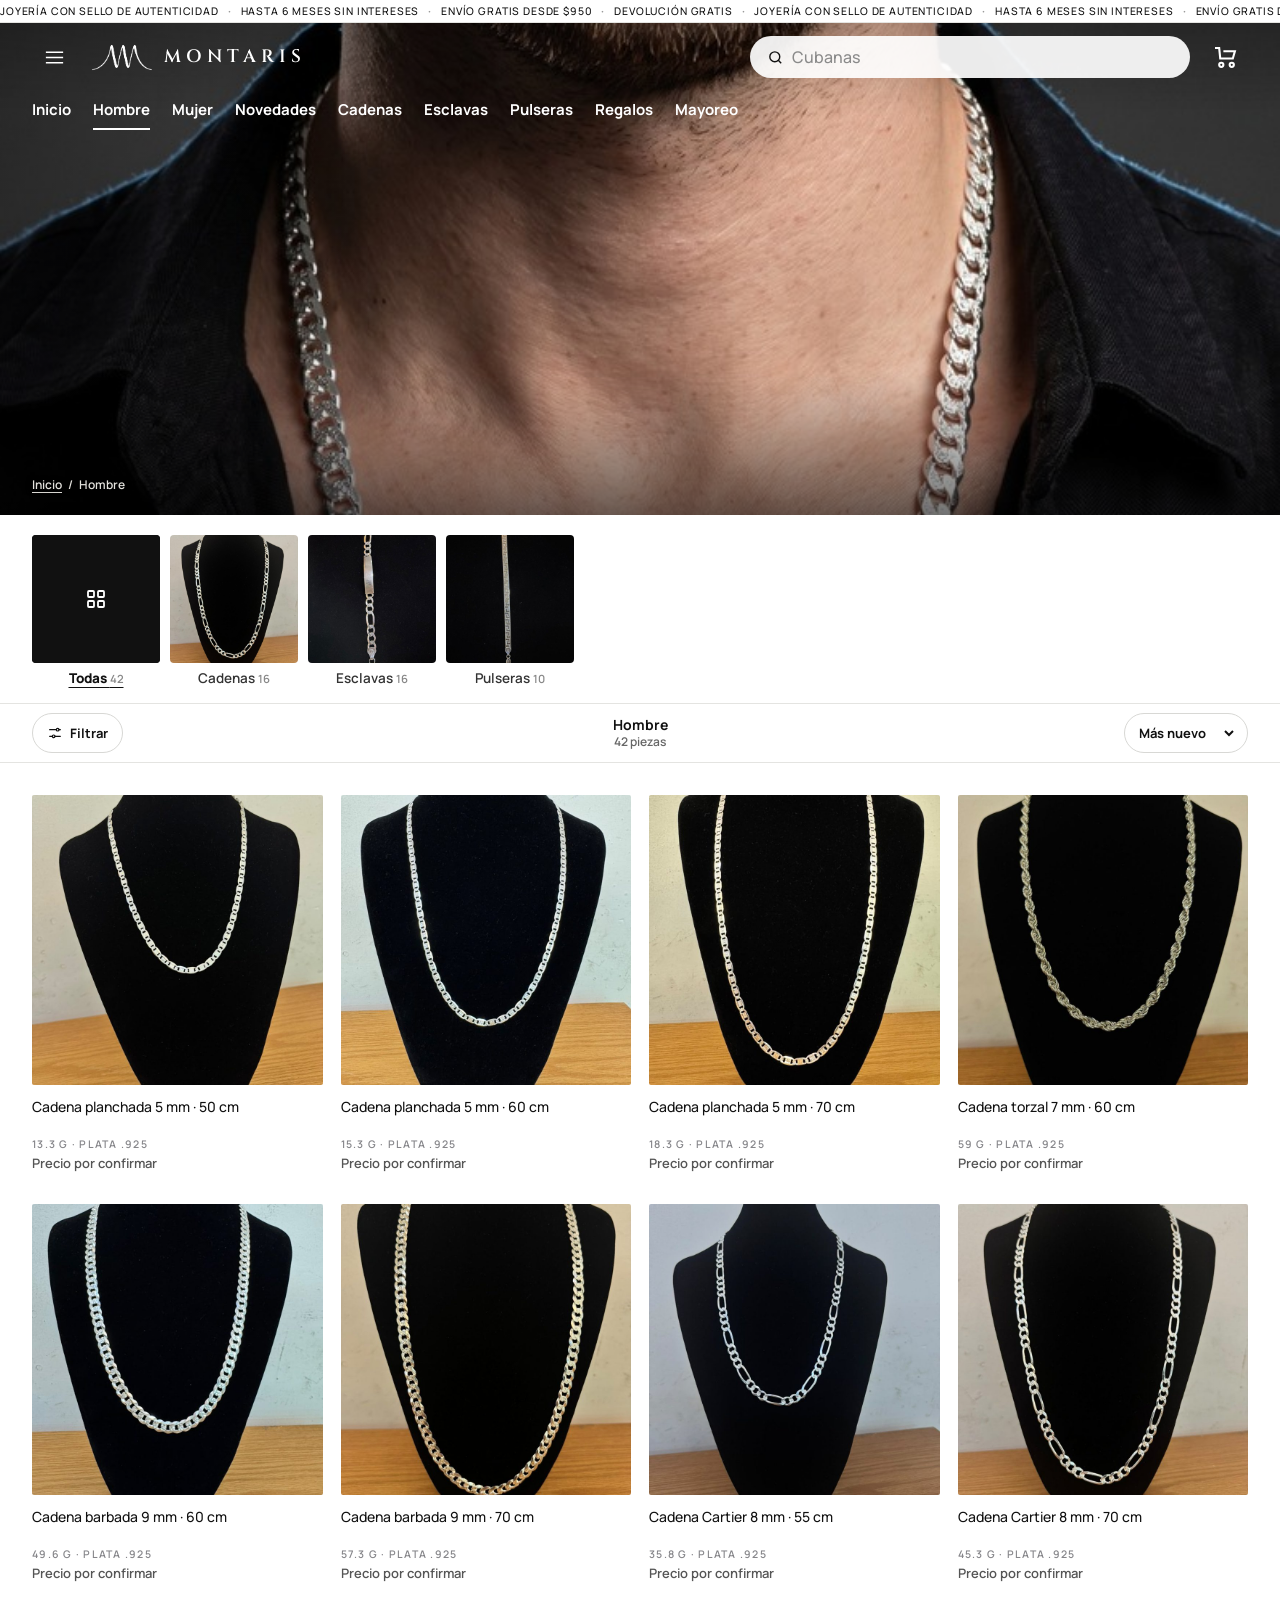
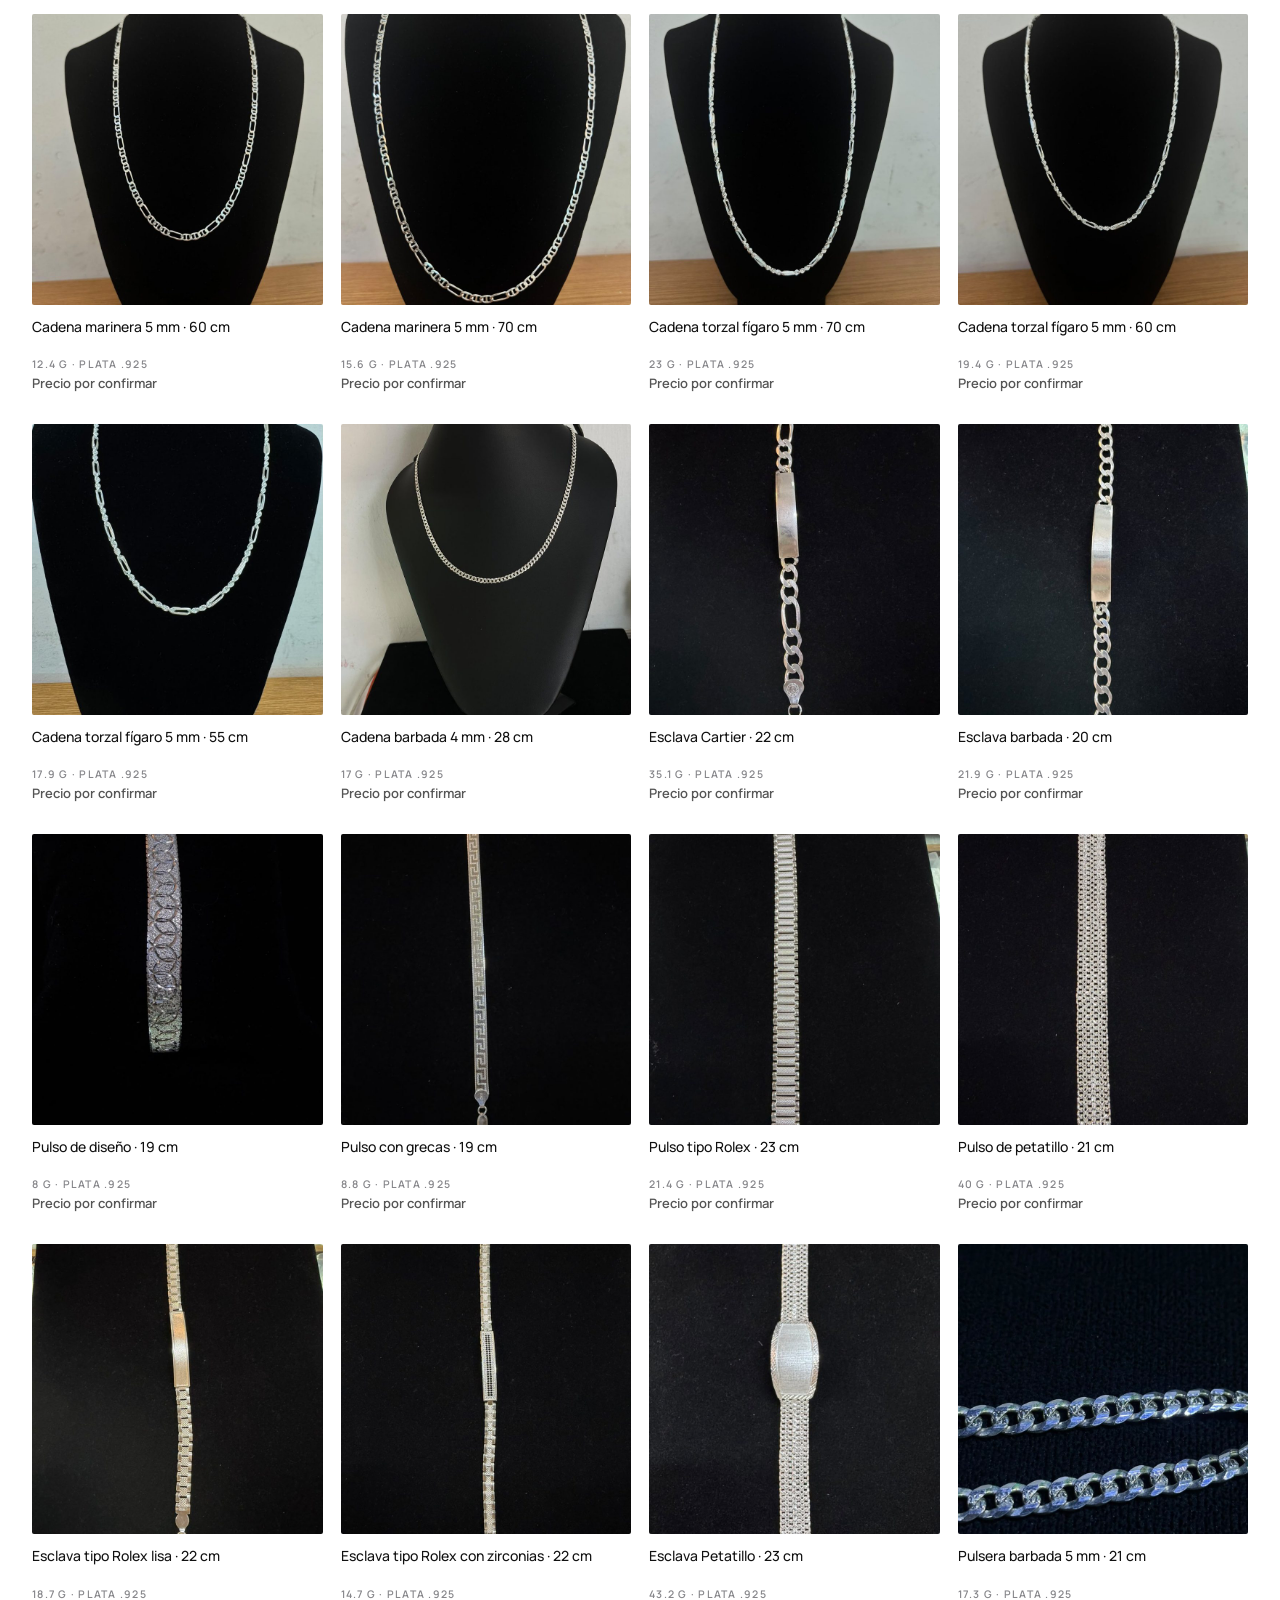
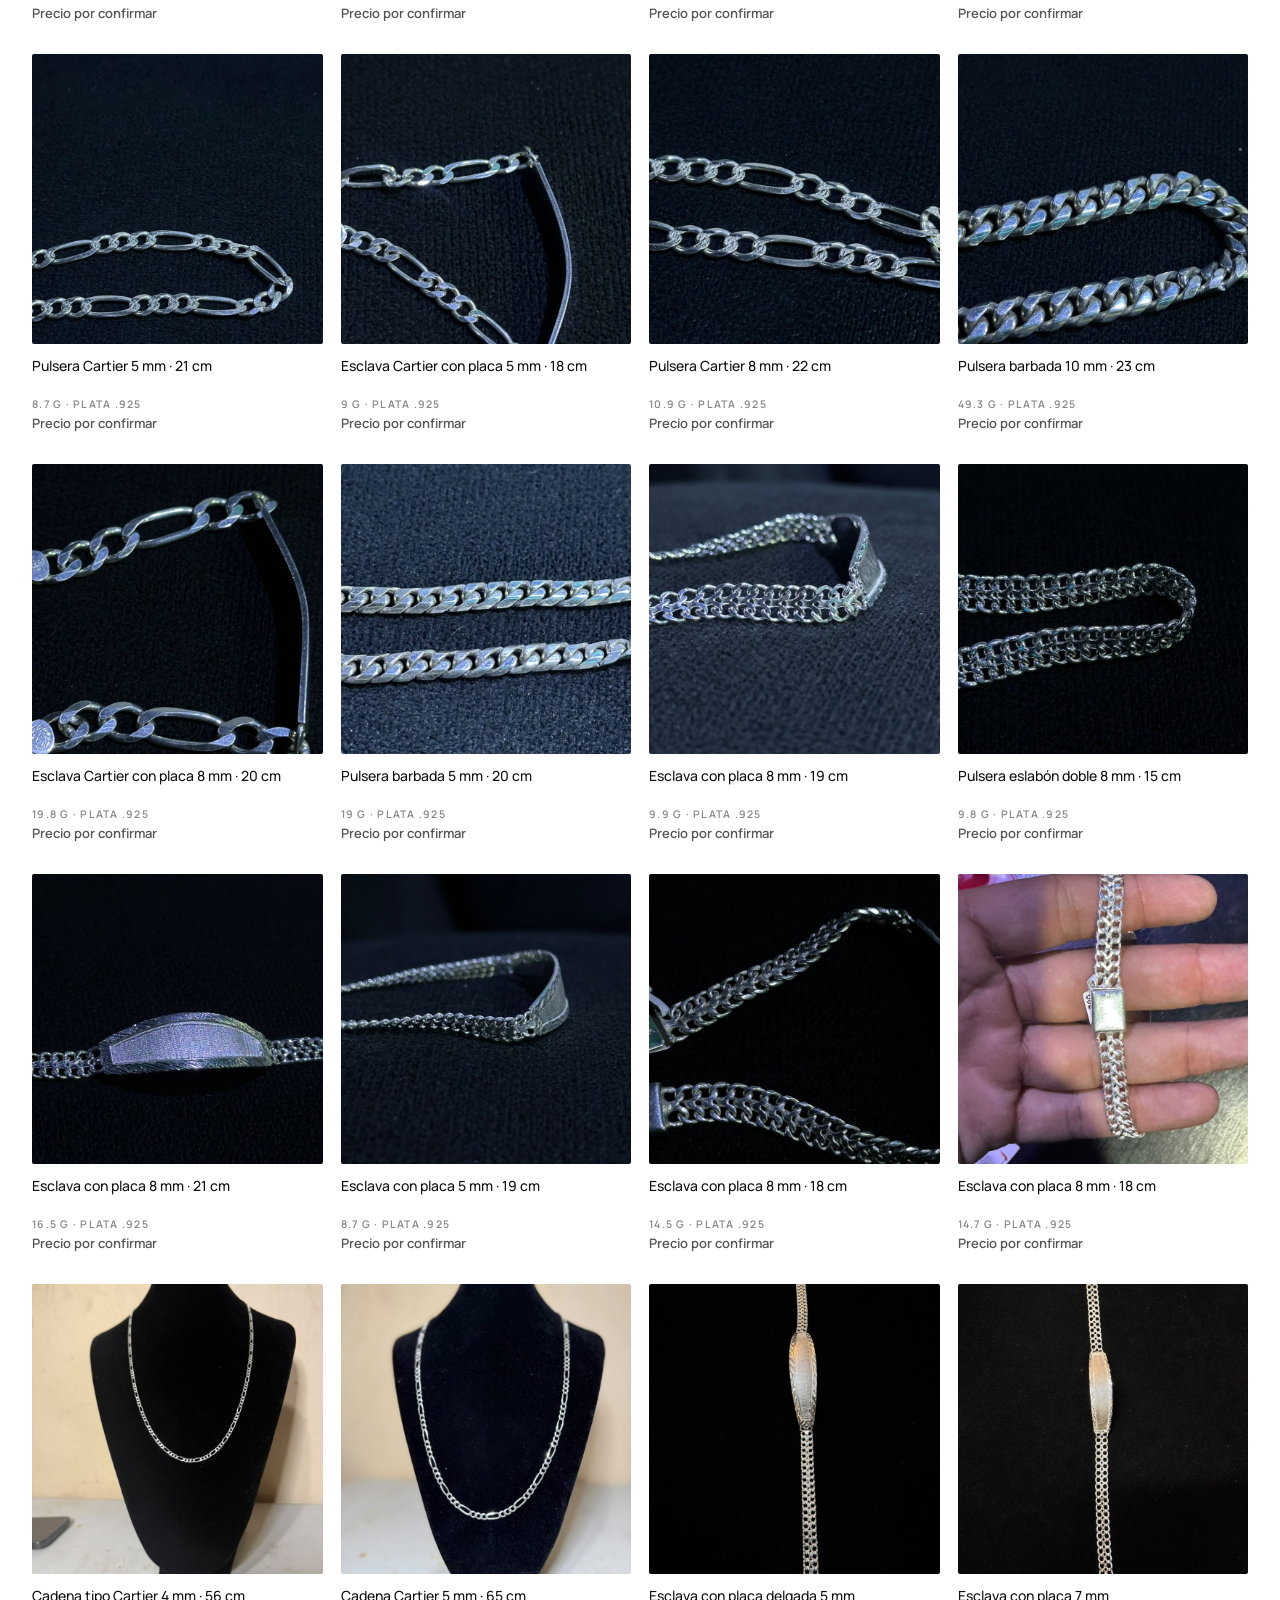
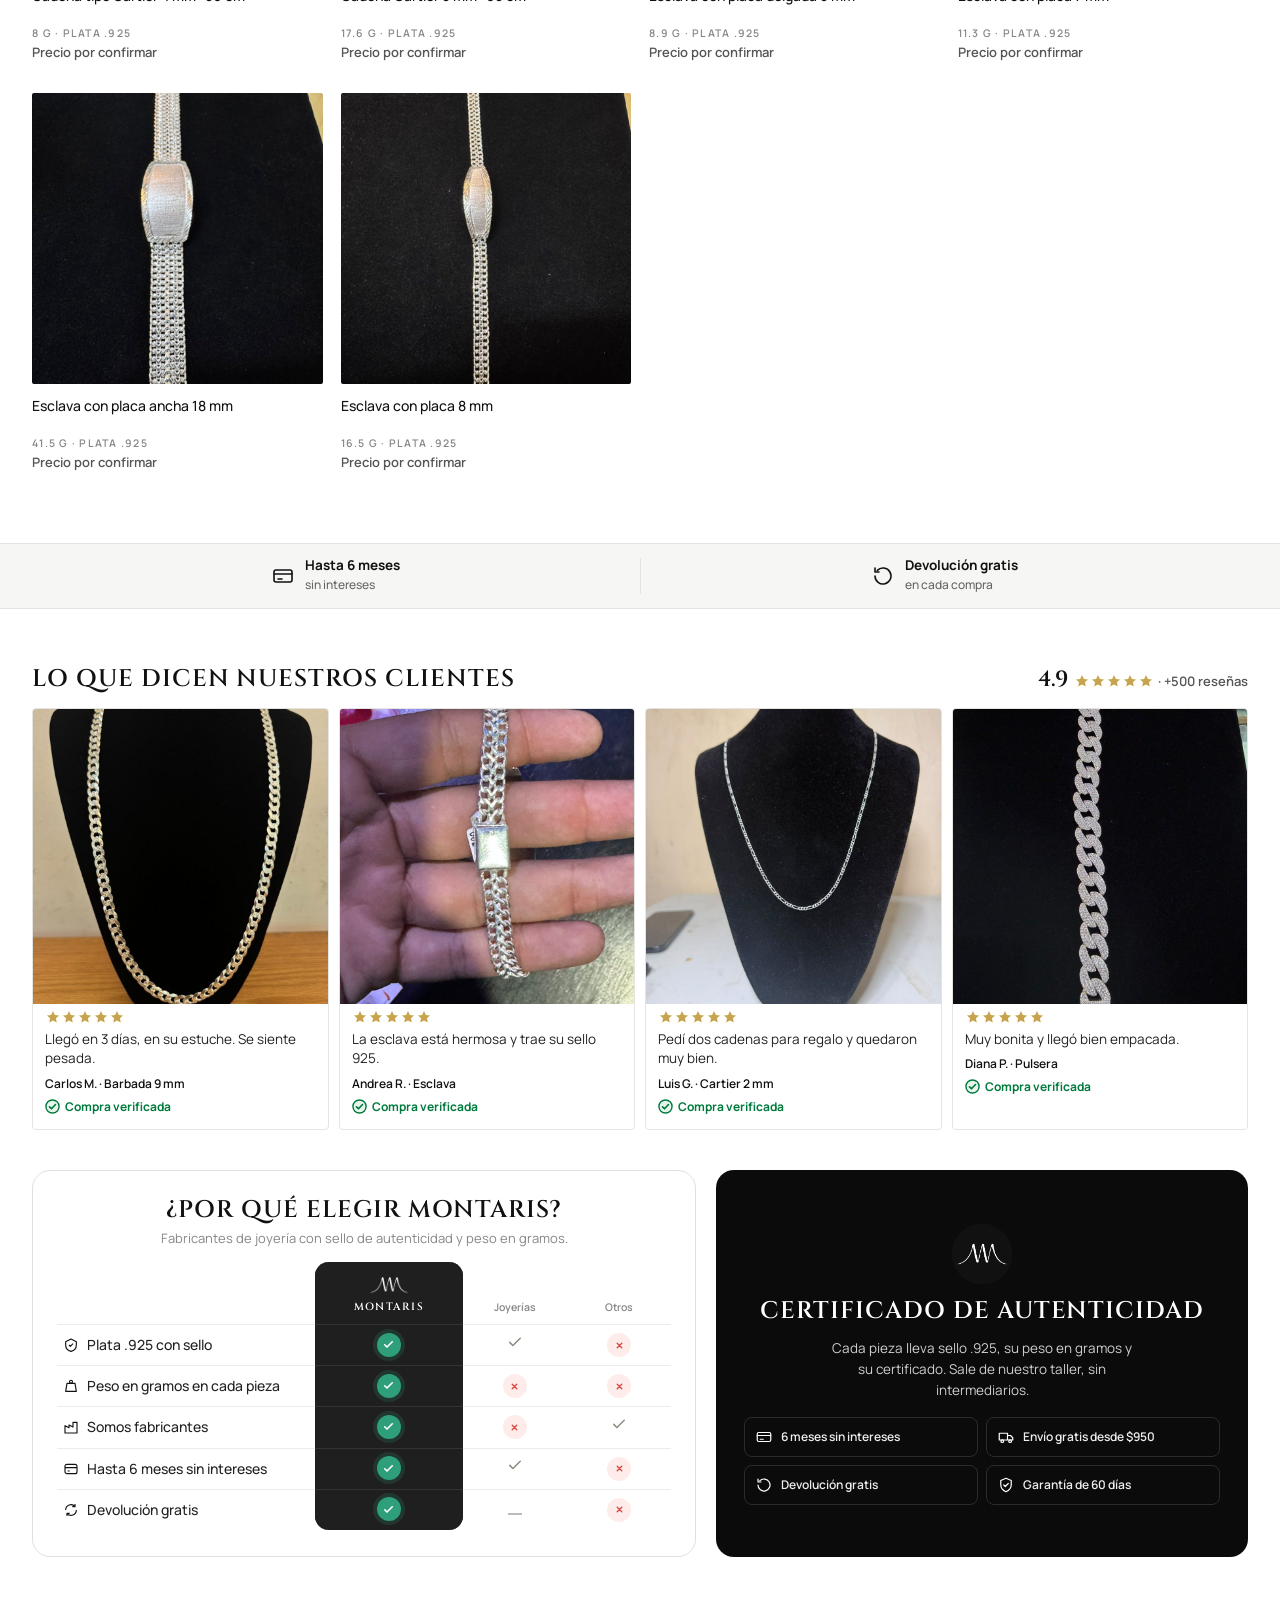
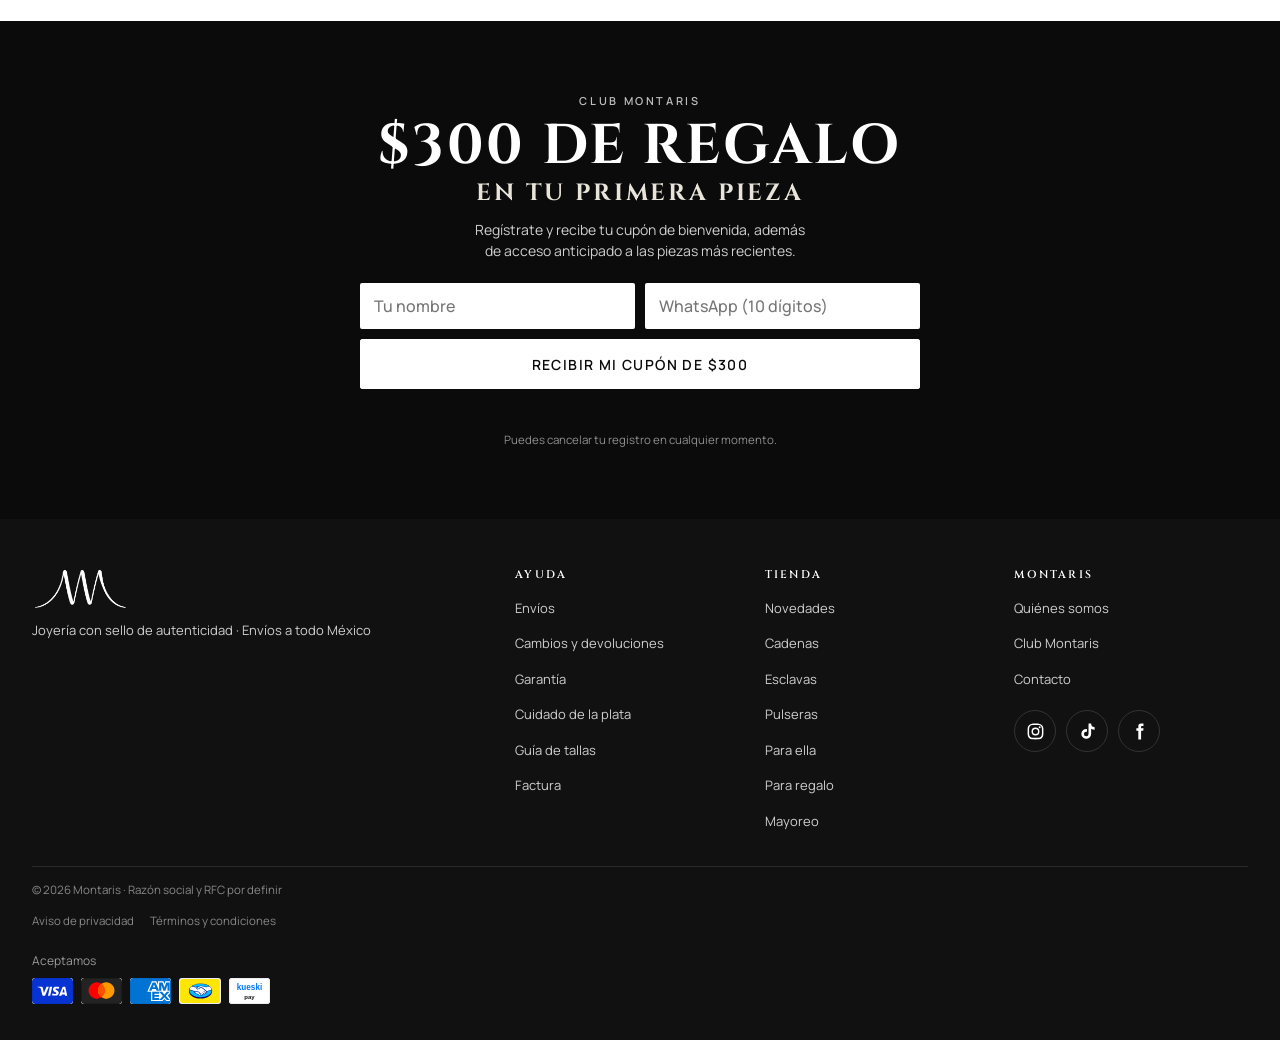
==== coleccion.html @ 3f7bfc39 "Cabecera cadenas/planchada: cel y escritorio (edición de la foto real sobre terciopelo negro) Co-Aut" ====
<!doctype html>
<html lang="es-MX">
<head>
<meta charset="utf-8">
<meta name="viewport" content="width=device-width, initial-scale=1, maximum-scale=1, user-scalable=no, viewport-fit=cover">
<title>Colección · Montaris</title><link rel="icon" href="img/favicon.png">
<meta name="description" content="Joyería de plata .925 con sello. Cadenas, esclavas y pulseras con fotos reales de cada pieza.">
<link rel="preconnect" href="https://fonts.googleapis.com">
<link rel="stylesheet" href="https://fonts.googleapis.com/css2?family=Archivo:wdth,wght@112,700;125,800&family=Cinzel:wght@600;700&family=Manrope:wght@400;500;600;700;800&display=swap">
<link rel="stylesheet" href="menu.css?v=1792758444">
<style>
html,body{overflow-x:clip}body{touch-action:pan-y}

/* Página de colección: estructura de boxroomshop.com/collections (banner, círculos de subcolección, barra de orden, rejilla 2/4, confianza, club, pie). Header y pie copiados de index.html. */
:root{
  --bg:#ffffff; --bg-2:#f6f6f4; --bg-3:#efefec; --line:#e4e4e1;
  --ink:#111111; --ink-2:#555559; --ink-3:#86868a; --crema:#f5f2ec; --vino:#111;
  --f-logo:"Cinzel",Georgia,serif; --f-serif:"Cinzel",Georgia,serif;
  --f-disp:"Archivo","Arial Narrow",Arial,sans-serif;
  --f-txt:"Manrope",system-ui,-apple-system,sans-serif;
  --ease:cubic-bezier(.23,1,.32,1);
  color-scheme:light;
}
*{box-sizing:border-box}
html{overflow-x:clip}
body{margin:0;background:var(--bg);color:var(--ink);font-family:var(--f-txt);font-size:15px;line-height:1.5;-webkit-font-smoothing:antialiased}
a{color:inherit;text-decoration:none}
img{display:block;max-width:100%}
button,select{font:inherit;color:inherit}
h1,h2,h3{margin:0;text-wrap:balance}
:focus-visible{outline:2px solid var(--ink);outline-offset:3px}
.wrap{max-width:1320px;margin:0 auto;padding-inline:16px}
@media (min-width:900px){.wrap{padding-inline:32px}}

/* barra de anuncios (igual que index) */
.bar{background:#fff;color:#111;overflow:hidden;border-bottom:1px solid #e4e4e1}
.bar ul{display:flex;gap:40px;margin:0;padding:4px 0;list-style:none;white-space:nowrap;width:max-content;font:500 10.5px var(--f-txt);letter-spacing:.08em;text-transform:uppercase;animation:corre 40s linear infinite}
.bar li::after{content:"•";margin-left:40px;color:#9a9a9a}
@keyframes corre{to{transform:translateX(-50%)}}

/* header: transparente sobre el banner, oscuro al bajar (igual que index) */
.hdr{position:fixed;left:0;right:0;top:0;z-index:40;background:transparent;color:#fff}
.hdr.solid{background:#0b0b0b;box-shadow:0 1px 0 rgba(255,255,255,.08),0 8px 24px rgba(0,0,0,.25)}
.hdr{transition:background-color .3s ease,color .3s ease,box-shadow .3s ease}
@media (prefers-reduced-motion:reduce){.hdr{transition:none}}
.row{display:flex;align-items:center;gap:4px;height:58px}
@media (max-width:420px){.row .ib{width:40px}}
.ib{display:grid;place-items:center;width:44px;height:44px;border:0;background:none;cursor:pointer;flex:none;position:relative;color:inherit}
.ib svg{width:23px;height:23px;stroke:currentColor;fill:none;stroke-width:1.7}
.ib .n{position:absolute;top:5px;right:3px;min-width:17px;height:17px;border-radius:9px;background:currentColor;font:800 10px/17px var(--f-txt);text-align:center}
.ib .n i{font-style:normal;color:#111}
.brand{display:flex;align-items:center;gap:10px;flex:none}
.brand img{height:24px;width:auto}
.brand b{display:none;font:600 18px/1 var(--f-logo);letter-spacing:.28em}
.buscar{flex:1 1 0;min-width:0;display:flex;align-items:center;gap:8px;height:42px;padding:0 16px;border-radius:999px;background:rgba(255,255,255,.92);border:1px solid transparent;color:#111}
.buscar svg{width:17px;height:17px;stroke:#111;fill:none;stroke-width:2;flex:none}
.buscar input{flex:1;min-width:0;text-overflow:ellipsis;border:0;background:none;outline:none;font:500 16px var(--f-txt);color:#111}
.buscar input::placeholder{color:#8a8a8a}
.tabs{display:flex;gap:22px;overflow-x:auto;scrollbar-width:none;font:700 15px var(--f-txt);padding-bottom:10px}
.tabs::-webkit-scrollbar{display:none}
.tabs a{flex:none;position:relative;padding:8px 0 10px}
.tabs a::after{content:"";position:absolute;left:0;right:0;bottom:0;height:2px;background:currentColor;transform:scaleX(0);transform-origin:left;transition:transform .25s var(--ease)}
.tabs a.on::after{transform:scaleX(1)}
@media (hover:hover){.tabs a:hover::after{transform:scaleX(1)}}
@media (min-width:900px){.brand b{display:block}.brand img{height:29px}.row{height:68px;gap:14px}.buscar{max-width:440px;margin-left:auto}}

/* banner de la colección (foto real de la pieza) */
.cb{position:relative;height:min(62svh,560px);min-height:420px;background:#0b0b0b;color:#fff;overflow:hidden}
.cb img{position:absolute;inset:0;width:100%;height:100%;object-fit:cover;object-position:50% 40%}
.cb::after{content:"";position:absolute;inset:0;background:linear-gradient(180deg,rgba(0,0,0,.35) 0%,transparent 18%,transparent 84%,rgba(0,0,0,.5) 100%)}
.cb-in{position:absolute;z-index:2;left:0;right:0;bottom:0;padding-bottom:12px}
.cb .migas{display:flex;gap:6px;font:600 12px var(--f-txt);color:#e4e2dd;margin-bottom:0;text-shadow:0 1px 6px rgba(0,0,0,.6)}
.cb .migas a{text-decoration:underline;text-underline-offset:3px}
@media (min-width:900px){
 /* v10: cabecera de esquina a esquina. Estándar de imagen: escritorio 2732x1100, celular 780x1120 */
 .cb{height:clamp(420px,40.26vw,680px)}
 .cb img{object-position:var(--pos-esc,50% 35%)}
 .cb::after{background:linear-gradient(180deg,rgba(0,0,0,.28) 0%,transparent 22%,transparent 72%,rgba(0,0,0,.55) 100%),linear-gradient(90deg,rgba(0,0,0,.35) 0%,transparent 30%)}
 /* sin banner propio (foto de la pieza, cuadrada): se queda a la derecha para no deformarla */
 .cb.foto{height:min(70vh,560px)}
 .cb.foto img{left:auto;width:56%;object-position:50% 40%}
 .cb.foto::after{background:linear-gradient(90deg,#0b0b0b 0%,#0b0b0b 44%,rgba(11,11,11,.5) 52%,rgba(11,11,11,0) 64%)}
 .cb-in{padding-bottom:22px}
}

/* subcolecciones en cuadros 1:1 con el nombre debajo (como Boxroom) */
.circ{padding:18px 0 8px;border-bottom:1px solid var(--line)}
.circ-in{display:flex;gap:10px;overflow-x:auto;scrollbar-width:none;padding:2px 0 8px;scroll-snap-type:x proximity}
.circ-in::-webkit-scrollbar{display:none}
.ci{flex:0 0 96px;display:grid;gap:7px;text-align:center;scroll-snap-align:start}
.ci span{display:grid;place-items:center;width:96px;aspect-ratio:1/1;border-radius:4px;overflow:hidden;background:#f2f2f2;outline:2px solid transparent;outline-offset:-2px;transition:outline-color .2s}
.ci span img{width:100%;height:100%;object-fit:cover}
.ci span.k{background:#111}
.ci span.k svg{width:24px;height:24px;fill:none;stroke:#fff;stroke-width:1.8;stroke-linecap:round}
.ci b{font:600 12.5px/1.2 var(--f-txt);color:#333}
.ci b small{color:#888;font-weight:600}
.ci[aria-current="true"] span{outline-color:#111}
.ci[aria-current="true"] b{font-weight:800;color:#111;text-decoration:underline;text-underline-offset:4px}
@media (min-width:900px){.ci{flex-basis:128px}.ci span{width:128px}.ci b{font-size:13.5px}}

/* barra de filtros y orden (pegajosa, como la barra móvil de Boxroom) */
.tool{position:sticky;top:var(--hdr-h,0px);z-index:30;background:#fff;border-bottom:1px solid var(--line)}
.tool-in{display:grid;grid-template-columns:1fr auto 1fr;align-items:center;gap:8px;height:58px}
.fbtn,.ord{display:inline-flex;align-items:center;gap:7px;height:40px;padding:0 14px;border:1px solid #d8d8d5;border-radius:999px;background:#fff;font:700 13px var(--f-txt);cursor:pointer;white-space:nowrap}
.fbtn{justify-self:start}
.fbtn svg{width:16px;height:16px;fill:none;stroke:#111;stroke-width:1.8;stroke-linecap:round}
.fbtn em{font-style:normal;display:none;min-width:20px;height:20px;padding:0 6px;border-radius:10px;background:#111;color:#fff;font:800 11px/20px var(--f-txt);text-align:center}
.fbtn em.on{display:inline-block}
.cnt{margin:0;display:flex;flex-direction:column;align-items:center;min-width:0;max-width:44vw;font:600 12px/1.25 var(--f-txt);color:#666;text-align:center;white-space:nowrap}
.cnt b{display:block;max-width:100%;overflow:hidden;text-overflow:ellipsis;font:700 14px/1.25 var(--f-txt);color:#111}
.ord{position:relative;justify-self:end;padding:0 30px 0 14px}
.ord select{appearance:none;-webkit-appearance:none;border:0;background:none;font:700 13px var(--f-txt);cursor:pointer;outline:none;max-width:118px;text-overflow:ellipsis}
.ord svg{position:absolute;right:13px;width:10px;height:10px;fill:none;stroke:#111;stroke-width:2;pointer-events:none}
@media (max-width:380px){.fbtn,.ord{padding-inline:11px}.ord{padding-right:26px}.ord select{max-width:96px}}
.chips{display:flex;gap:8px;overflow-x:auto;scrollbar-width:none;padding:0 0 12px}
.chips::-webkit-scrollbar{display:none}
.chips[hidden]{display:none}
.chip{flex:none;display:inline-flex;align-items:center;gap:6px;height:34px;padding:0 10px 0 13px;border-radius:999px;background:#f1f1ef;border:1px solid #e2e2df;font:700 12.5px var(--f-txt);cursor:pointer}
.chip svg{width:11px;height:11px;fill:none;stroke:#111;stroke-width:2.2;stroke-linecap:round}
.chip.lim{background:none;border-color:transparent;text-decoration:underline;text-underline-offset:3px;padding-inline:6px}

/* panel de filtros (hoja lateral) */
.fs{position:fixed;inset:0;z-index:70;visibility:hidden;transition:visibility 0s .35s}
.fs.on{visibility:visible;transition:none}
.fs-bg{position:absolute;inset:0;background:rgba(0,0,0,.45);opacity:0;transition:opacity .3s}
.fs.on .fs-bg{opacity:1}
.fs-p{position:absolute;top:0;right:0;bottom:0;width:min(420px,100%);background:#fff;display:flex;flex-direction:column;transform:translateX(100%);transition:transform .35s var(--ease)}
.fs.on .fs-p{transform:none}
.fs-h{display:flex;align-items:center;justify-content:space-between;gap:10px;height:60px;padding:0 8px 0 18px;border-bottom:1px solid var(--line);flex:none}
.fs-h h2{font:600 16px var(--f-serif);letter-spacing:.1em;text-transform:uppercase}
.fs-x{display:grid;place-items:center;width:44px;height:44px;border:0;background:none;cursor:pointer}
.fs-x svg{width:20px;height:20px;fill:none;stroke:#111;stroke-width:2;stroke-linecap:round}
.fs-b{flex:1;overflow-y:auto;overscroll-behavior:contain;padding:0 18px}
.fg{border-bottom:1px solid var(--line)}
.fg summary{list-style:none;display:flex;align-items:center;justify-content:space-between;min-height:54px;font:800 13px var(--f-txt);letter-spacing:.08em;text-transform:uppercase;cursor:pointer}
.fg summary::-webkit-details-marker{display:none}
.fg summary i{font-style:normal;font-weight:600;letter-spacing:0;text-transform:none;color:#777;margin-left:6px}
.fg summary svg{width:12px;height:12px;fill:none;stroke:#111;stroke-width:2;transition:transform .2s}
.fg[open] summary svg{transform:rotate(180deg)}
.ops{display:flex;flex-wrap:wrap;gap:8px;padding:0 0 18px}
.op{display:inline-flex;align-items:center;gap:6px;min-height:40px;padding:0 14px;border:1px solid #d8d8d5;border-radius:999px;background:#fff;font:600 13px var(--f-txt);cursor:pointer;transition:background .15s,color .15s,border-color .15s}
.op small{font:600 11.5px var(--f-txt);color:#888}
.op[aria-pressed="true"]{background:#111;color:#fff;border-color:#111}
.op[aria-pressed="true"] small{color:#bbb}
.op:disabled{opacity:.38;cursor:default}
.nota{margin:0 0 18px;font:500 13px/1.45 var(--f-txt);color:#777}
.fs-f{display:grid;grid-template-columns:auto 1fr;gap:10px;padding:12px 18px calc(12px + env(safe-area-inset-bottom,0px));border-top:1px solid var(--line);flex:none}
.fs-f button{height:50px;border-radius:999px;font:700 13px var(--f-txt);letter-spacing:.06em;text-transform:uppercase;cursor:pointer}
.fs-lim{padding:0 18px;border:1px solid #d8d8d5;background:#fff}
.fs-ver{border:0;background:#111;color:#fff}
html.fs-lock,html.fs-lock body{overflow:hidden}

/* rejilla de tarjetas 1:1 (como index) */
.lista{padding:22px 0 44px}
.grid{display:grid;grid-template-columns:repeat(2,minmax(0,1fr));gap:22px 10px}
@media (min-width:900px){.grid{grid-template-columns:repeat(4,minmax(0,1fr));gap:32px 18px}.lista{padding:32px 0 72px}}
/* T: tarjeta idéntica a la de index (foto 1:1 + "+" blanco encima) */
.p{display:grid;gap:3px;align-content:start;min-width:0;cursor:pointer}
.p .ph{position:relative;aspect-ratio:1/1;overflow:hidden;background:#F2F2F2;border-radius:2px;margin-bottom:10px;transition:box-shadow .4s var(--ease)}
.p .ph a.pl{display:block;width:100%;height:100%;color:inherit}
.p .ph img{width:100%;height:100%;object-fit:cover;transition:transform .6s var(--ease)}
.p .plus{position:absolute;z-index:2;right:8px;bottom:8px;width:36px;height:36px;padding:0;border-radius:50%;background:#fff;color:#111;border:1px solid #111;box-shadow:0 2px 8px rgba(0,0,0,.12);display:grid;place-items:center;cursor:pointer;font:400 22px/1 var(--f-txt);transition:opacity .25s var(--ease),transform .25s var(--ease)}
.p .plus.ok{background:#111;color:#fff;border-color:#111}
@media (hover:hover) and (pointer:fine) and (min-width:900px){.p .plus{opacity:0;transform:translateY(6px)}.p:hover .plus{opacity:1;transform:none}.p:hover .ph{box-shadow:0 14px 34px rgba(0,0,0,.10)}.p:hover .ph img{transform:scale(1.03);transition-duration:.7s}}
.p h3{font:500 14px/1.3 var(--f-txt);color:#111;display:-webkit-box;-webkit-line-clamp:2;-webkit-box-orient:vertical;overflow:hidden;min-height:calc(2 * 1.3em)}
.p h3 a{color:inherit}
.p .ley{font:600 10.5px var(--f-txt);letter-spacing:.12em;text-transform:uppercase;color:#86868a}
.p .pr{font:600 16px var(--f-txt)}
.p .pr.pc{font:600 13px var(--f-txt);color:#555}
.vacio{grid-column:1/-1;text-align:center;padding:36px 8px;display:grid;gap:14px;justify-items:center}
.vacio h2{font:600 20px var(--f-serif);letter-spacing:.05em}
.vacio p{margin:0;color:#666}
.vacio nav{display:flex;flex-wrap:wrap;justify-content:center;gap:8px}
.vacio button{height:44px;padding:0 20px;border:0;border-radius:999px;background:#111;color:#fff;font:700 13px var(--f-txt);cursor:pointer}
.vacio nav a{height:40px;display:inline-flex;align-items:center;padding:0 16px;border:1px solid #d8d8d5;border-radius:999px;font:700 13px var(--f-txt)}

/* franja de confianza: 2 lados que rotan (izq. se desliza a la izquierda, der. hacia arriba) */
.conf{background:var(--bg-2);border-top:1px solid var(--line);border-bottom:1px solid var(--line)}
.cf-in{display:flex;align-items:stretch;height:64px}
.cf-l{flex:1;min-width:0;position:relative;overflow:hidden}
.cf-sep{width:1px;flex:0 0 1px;background:var(--line);margin:14px 0}
.cf-s{position:absolute;inset:0;display:flex;align-items:center;justify-content:center;gap:10px;padding:0 8px;opacity:0;transform:translateX(100%);transition:transform .6s ease,opacity .6s ease}
.cf-l[data-dir=y] .cf-s{transform:translateY(100%)}
.cf-l .cf-s.on{opacity:1;transform:none}
.cf-l[data-dir=x] .cf-s.fuera{opacity:0;transform:translateX(-100%)}
.cf-l[data-dir=y] .cf-s.fuera{opacity:0;transform:translateY(-100%)}
.cf-s.sin{transition:none}
.conf svg{width:24px;height:24px;flex:none;fill:none;stroke:#111;stroke-width:1.6;stroke-linecap:round;stroke-linejoin:round}
.conf b{display:block;font:700 13.5px/1.25 var(--f-txt);white-space:nowrap}
.conf span{font:500 12px/1.3 var(--f-txt);color:#666;white-space:nowrap}
@media (prefers-reduced-motion:reduce){.cf-s{transition:none}}

/* club (igual que index) */
.club{background:var(--crema);padding-block:40px}
@media (min-width:900px){.club{padding-block:72px}}
.club-in{display:grid;gap:18px}
.club h2{font:600 clamp(24px,6vw,40px)/1.05 var(--f-serif);letter-spacing:.06em;text-transform:uppercase}
.club h2 span{display:block;color:#111}
.club p{margin:0;font-size:15px;color:#4a443c}
.reg{display:grid;gap:10px}
.reg input,.reg select{height:50px;padding:0 14px;border:1px solid #d6d2ca;border-radius:4px;background:#fff;color:#111;font:500 16px var(--f-txt)}
.reg .chk{display:flex;gap:10px;align-items:flex-start;font-size:12.5px;color:#4a443c}
.reg .chk input{width:20px;height:20px;margin:0;accent-color:#111}
.reg button{height:52px;border:0;border-radius:999px;background:#111;color:#fff;font:700 13px var(--f-txt);letter-spacing:.14em;text-transform:uppercase;cursor:pointer}
.reg-ok{margin:0;font:700 13px var(--f-txt);color:#111;min-height:1.3em}
@media (min-width:900px){.club-in{grid-template-columns:1fr 1fr}.reg{grid-template-columns:1fr 1fr}.reg .full{grid-column:1/-1}}

/* pie (igual que index) */
footer{background:#111;color:#cfcfcf;padding-block:48px calc(36px + env(safe-area-inset-bottom,0px));font-size:13px}
.ft{display:grid;grid-template-columns:1fr 1fr;gap:26px}
.ft>div:first-child{grid-column:1/-1}
.ft h4{margin:0 0 10px;font:600 11px var(--f-serif);letter-spacing:.2em;text-transform:uppercase;color:#fff}
.ft ul{list-style:none;margin:0;padding:0;display:grid;gap:4px}
.ft ul a{display:inline-block;padding-block:8px}
.pagos{display:flex;flex-wrap:wrap;gap:8px;margin-top:22px}
.pagos img{height:26px;width:auto;border-radius:3px;background:#fff}
.redes{display:flex;gap:10px;margin-top:18px}
.redes a{display:grid;place-items:center;width:42px;height:42px;border:1px solid #333;border-radius:50%}
.redes svg{width:19px;height:19px;fill:#fff}
.legal{border-top:1px solid #2a2a2a;margin-top:24px;padding-top:16px;font-size:11.5px;color:#888;display:grid;gap:8px}
.legal nav{display:flex;flex-wrap:wrap;gap:6px 16px}
.legal nav a{display:inline-block;padding:8px 0}
@media (min-width:900px){.ft{grid-template-columns:2fr 1fr 1fr 1fr}.ft>div:first-child{grid-column:auto}}

.toast{position:fixed;left:50%;bottom:calc(24px + env(safe-area-inset-bottom,0px));z-index:50;transform:translate(-50%,16px);opacity:0;background:#111;color:#fff;padding:12px 16px;border-radius:4px;font:600 13px var(--f-txt);transition:opacity .25s,transform .25s var(--ease);pointer-events:none;white-space:nowrap}
.toast.on{opacity:1;transform:translate(-50%,0)}
@media (prefers-reduced-motion:reduce){.bar ul{animation:none}*{transition:none!important}}
.tabs button{background:none;border:0;color:inherit;font:inherit;cursor:pointer;padding:0}

/* pie (M): marca centrada en celular, columnas al ras, logos de pago */
.ft{align-items:start}
.ft .ft-m{grid-column:1/-1;text-align:center;display:grid;justify-items:center;gap:12px}
.ft .ft-m p{margin:0;max-width:34ch}
.ft h4{margin-top:0}
.pagos{justify-content:center;align-items:center}
.pagos img{height:26px;width:auto}
@media (min-width:900px){.ft .ft-m{grid-column:auto;text-align:left;justify-items:start}.pagos{justify-content:flex-start}}

/* club $300 por WhatsApp (M) */
.cw{background:#0b0b0b;color:#fff;padding-block:44px}
.cw-c{max-width:560px;margin:0 auto;text-align:center}
.cw-k{margin:0 0 10px;font:600 11px var(--f-txt);letter-spacing:.24em;text-transform:uppercase;color:#bdbdbd}
.cw h2{margin:0;font:700 clamp(34px,10vw,56px)/1 var(--f-serif);letter-spacing:.04em;text-transform:uppercase;color:#fff}
.cw h2 span{display:block;margin-top:8px;font-size:.42em;letter-spacing:.12em;color:#e9e4da}
.cw-p{margin:14px auto 22px;max-width:38ch;font:400 14px/1.5 var(--f-txt);color:#cfcfcf}
.cw form{display:grid;gap:10px;text-align:left}
.cw input{width:100%;height:46px;padding:0 14px;border:0;border-radius:2px;background:#fff;color:#111;font:500 16px var(--f-txt)}
.cw button{height:50px;border:1px solid #fff;border-radius:2px;background:#fff;color:#0b0b0b;font:600 14px var(--f-txt);letter-spacing:.1em;text-transform:uppercase;cursor:pointer;transition:background .25s}
.cw button:hover,.cw button:focus-visible{background:#e9e4da;border-color:#e9e4da}
.cw-ok{margin:4px 0 0;min-height:1.3em;text-align:center;font:600 14px var(--f-txt);color:#fff}
.cw-ok.bien{color:#5be08a}
.cw-s{margin:10px 0 0;font:400 11.5px var(--f-txt);color:#8f8f8f}
@media (min-width:900px){.cw{padding-block:72px}.cw form{grid-template-columns:1fr 1fr}.cw form button,.cw-ok{grid-column:1/-1}}

/* buscador: palabra que rota (M) */
.buscar{position:relative}
.buscar .ph{position:absolute;left:41px;right:16px;top:0;bottom:0;overflow:hidden;pointer-events:none;color:#8a8a8a;font:500 16px var(--f-txt)}
.buscar .ph i{position:absolute;left:0;right:0;top:50%;font-style:normal;white-space:nowrap;overflow:hidden;text-overflow:ellipsis;line-height:22px;margin-top:-11px;transform:translateY(0);opacity:1;transition:transform .45s ease,opacity .45s ease}
.buscar .ph i.sube{transform:translateY(-130%);opacity:0}
.buscar .ph i.abajo{transform:translateY(130%);opacity:0;transition:none}
.buscar.lleno .ph{display:none}
@media (prefers-reduced-motion:reduce){.buscar .ph i{transition:none}}


/* Q: barra de anuncios pegada (punto en medio, ~18px) */
.bar ul{gap:0;animation-duration:34s}
.bar li{display:flex;align-items:center}
.bar li::after{content:"\00B7";margin:0 9px;color:#9a9a9a;font-weight:800}
/* Q: pie (igual en todas las páginas) */
.pie .pie-g{display:grid;grid-template-columns:1fr 1fr;gap:28px 16px;align-items:start}
.pie .pie-top{grid-column:1/-1;display:grid;gap:10px;justify-items:center;text-align:center}
.pie .pie-top img{height:44px;width:auto}
.pie .pie-top p{margin:0;font-size:13px;color:#cfcfcf}
.pie h4{margin:0 0 10px;font:600 11px var(--f-serif);letter-spacing:.2em;text-transform:uppercase;color:#fff}
.pie ul{list-style:none;margin:0;padding:0;display:grid;gap:2px}
.pie ul a{display:inline-block;padding-block:7px}
.pie .pie-m{grid-column:1/-1;display:grid;grid-template-columns:1fr 1fr;column-gap:16px;align-items:start}
.pie .pie-m h4{grid-column:1/-1}
.pie .redes{display:flex;gap:10px;margin:0}
.pie .redes a{display:grid;place-items:center;width:42px;height:42px;border:1px solid #333;border-radius:50%}
.pie .redes svg{width:19px;height:19px;fill:#fff}
.pie .legal{border-top:1px solid #2a2a2a;margin-top:28px;padding-top:14px;font-size:11.5px;color:#888;display:grid;gap:6px}
.pie .pagos{display:flex;flex-wrap:wrap;justify-content:flex-start;align-items:center;gap:8px;margin-top:14px}
.pie .pagos span{flex:0 0 100%;font-size:12px;color:#9a9a9a}
.pie .pagos img{height:26px;width:auto;border-radius:3px;background:#fff}
@media (min-width:900px){.pie .pie-g{grid-template-columns:2fr 1fr 1fr 1fr}.pie .pie-top{grid-column:auto;justify-items:start;text-align:left}.pie .pie-m{grid-column:auto;display:block}.pie .redes{margin-top:14px}}
/* ===== confianza debajo de la rejilla (v7, 23 oct 2026; mismo estilo que el inicio) ===== */
.cx{padding-block:34px 40px;display:grid;grid-template-columns:minmax(0,1fr);gap:30px}
.cx>*,.cx-dos>*{min-width:0}
.cx h2{margin:0;font:600 20px/1.15 var(--f-serif);letter-spacing:.04em;text-transform:uppercase}
.cx-rt{display:flex;align-items:baseline;justify-content:space-between;gap:10px;margin-bottom:14px}
.cx-sc{font:600 22px var(--f-serif);white-space:nowrap}
.cx-sc .rcnt,.score .rcnt{font:600 13px var(--f-txt);color:#555}
.rcnt i{font-style:normal}
@media (max-width:599px){.cx-sc,.score{text-align:right}.rcnt{display:block;margin-top:2px}.rcnt i{display:none}}
.cx .stars{color:#c9a24d;letter-spacing:2px;font-size:13px}
.cx-rs{display:grid;grid-auto-flow:column;grid-auto-columns:min(64vw,240px);gap:10px;overflow-x:auto;scroll-snap-type:x mandatory;scrollbar-width:none}
.cx-rs::-webkit-scrollbar{display:none}
.cx-r{scroll-snap-align:start;border:1px solid var(--line);border-radius:4px;overflow:hidden;background:#fff;display:grid;gap:6px;padding-bottom:14px;align-content:start}
.cx-r .f{aspect-ratio:1;background:var(--bg-2)}
.cx-r .f img{width:100%;height:100%;object-fit:cover}
.cx-r>*:not(.f){margin-inline:12px}
.cx-r p{margin:0;font-size:13.5px;line-height:1.45;color:#222}
.cx-r .who{font:600 12px var(--f-txt);color:#111}
.cx-r .ver{display:inline-flex;align-items:center;gap:5px;font:700 12px var(--f-txt);color:#007a3d}
.ver svg{width:15px;height:15px;flex:none}
.cx-dos{display:grid;grid-template-columns:minmax(0,1fr);gap:14px}
.cmp-card{border:1.5px solid #e2e0da;border-radius:18px;padding:20px 10px 16px;text-align:center;background:#fff}
.cmp-sello{display:block;width:42px;height:42px;margin:0 auto 6px}
.cmp-sub{margin:4px 0 14px;color:var(--ink-3);font-size:13px}
.cmp-t{width:100%;border-collapse:collapse;table-layout:fixed;text-align:left}
.cmp-t td{padding:0}
.cmp-t td.fe{width:42%;border-top:1px solid #ecebe7}
.cmp-t tr:first-child td{border-top:0}
.cmp-t td.fe span{display:flex;align-items:center;gap:8px;padding:11px 6px;font:500 12.5px/1.3 var(--f-txt);color:#222}
.cmp-t td.fe svg{width:16px;height:16px;flex:none;fill:none;stroke:#111;stroke-width:1.7;stroke-linejoin:round}
.cmp-t td.hc{width:24%;background:#1f1f1f;text-align:center;vertical-align:middle;border-top:1px solid #333;box-shadow:inset 1px 0 0 #1f1f1f,inset -1px 0 0 #1f1f1f}
.cmp-t td.hc.hd{border-radius:14px 14px 0 0;border-top:0;padding:14px 4px 10px;color:#fff;font:600 10.5px var(--f-serif);letter-spacing:.12em}
.cmp-t td.hc.hd img{height:18px;width:auto;margin:0 auto 6px}
.cmp-t td.hc.last{border-radius:0 0 14px 14px}
.cmp-t td.c{text-align:center;vertical-align:middle;border-top:1px solid #ecebe7}
.cmp-t td.c.h{font:600 10.5px/1.25 var(--f-txt);color:var(--ink-3);padding:10px 2px;vertical-align:bottom;border-top:0}
.cmp-t .yh{display:inline-grid;place-items:center;width:24px;height:24px;border-radius:50%;background:#2e9e7b;box-shadow:0 0 0 4px rgba(46,158,123,.18)}
.cmp-t .yh svg{width:13px;height:13px;fill:none;stroke:#fff;stroke-width:3;stroke-linecap:round;stroke-linejoin:round}
.cmp-t .ok svg{width:18px;height:18px;fill:none;stroke:#8f8b82;stroke-width:2;stroke-linecap:round;stroke-linejoin:round}
.cmp-t .no{display:inline-grid;place-items:center;width:24px;height:24px;border-radius:50%;background:#fdecea}
.cmp-t .no svg{width:11px;height:11px;fill:none;stroke:#d6453f;stroke-width:2.8;stroke-linecap:round}
.cmp-t .half{display:inline-block;width:14px;height:2px;background:#bbb}
.cx-cert{display:grid;gap:12px;align-content:center;padding:22px 18px;border-radius:18px;background:#0b0b0b;color:#fff;text-align:center}
.cx-cert .cmp-sello{width:64px;height:64px;margin:0 auto}
.cx-cert h2{color:#fff}
.cx-cert p{margin:0 auto;max-width:38ch;font:400 13.5px/1.55 var(--f-txt);color:#cfcfcf}
.cx-cert ul{list-style:none;margin:4px 0 0;padding:0;display:grid;grid-template-columns:1fr 1fr;gap:8px;text-align:left}
.cx-cert li{display:flex;align-items:center;gap:8px;padding:10px;border:1px solid #2b2b2b;border-radius:8px;font:600 12px/1.25 var(--f-txt);color:#eee}
.cx-cert li svg{width:18px;height:18px;flex:none;fill:none;stroke:#fff;stroke-width:1.6;stroke-linecap:round;stroke-linejoin:round}
@media (min-width:900px){
 .cx{padding-block:56px 64px;gap:40px}
 .cx h2{font-size:24px}
 .cx-rs{grid-auto-columns:minmax(0,1fr)}
 .cx-dos{grid-template-columns:minmax(0,1.25fr) minmax(0,1fr);gap:20px;align-items:stretch}
 .cmp-card{padding:26px 24px}
 .cmp-t td.fe span{font-size:14px}
 .cx-cert{padding:30px 28px}
}
/* estrellas: siempre 5 rellenas y doradas (mismo dorado del sitio) */
.stars{--s:14px;display:inline-block;vertical-align:middle;width:calc(var(--s) * 5 + 8px);height:var(--s);font-size:0!important;color:transparent!important;letter-spacing:0!important;background:url("data:image/svg+xml,%3Csvg xmlns='http://www.w3.org/2000/svg' viewBox='0 0 24 24'%3E%3Cpath fill='%23c9a24d' d='M12 1.8l3.1 6.6 7.2.9-5.3 5 1.4 7.1L12 17.9l-6.4 3.5L7 14.3 1.7 9.3l7.2-.9z'/%3E%3C/svg%3E") 0 50%/calc(var(--s) + 2px) var(--s) repeat-x}
</style>
</head>
<body>

<header class="hdr" id="hdr">
<div class="bar" aria-label="Avisos"><ul>
  <li>Joyería con sello de autenticidad</li><li>Hasta 6 meses sin intereses</li><li>Envío gratis desde $950</li><li>Devolución gratis</li>
  <li aria-hidden="true">Joyería con sello de autenticidad</li><li aria-hidden="true">Hasta 6 meses sin intereses</li><li aria-hidden="true">Envío gratis desde $950</li><li aria-hidden="true">Devolución gratis</li>
  <li aria-hidden="true">Joyería con sello de autenticidad</li><li aria-hidden="true">Hasta 6 meses sin intereses</li><li aria-hidden="true">Envío gratis desde $950</li><li aria-hidden="true">Devolución gratis</li>
  <li aria-hidden="true">Joyería con sello de autenticidad</li><li aria-hidden="true">Hasta 6 meses sin intereses</li><li aria-hidden="true">Envío gratis desde $950</li><li aria-hidden="true">Devolución gratis</li>
</ul></div>
  <div class="wrap">
    <div class="row">
      <button class="ib" type="button" id="btn-menu" aria-label="Abrir menú" aria-expanded="false"><svg viewBox="0 0 24 24"><path d="M3 6.5h18M3 12h18M3 17.5h18"/></svg></button>
      <a class="brand" href="index.html" aria-label="Montaris, inicio"><img src="img/logo-mm-blanco.png" alt="" width="53" height="24"><b>MONTARIS</b></a>
      <form class="buscar" role="search" id="buscar" action="coleccion.html"><svg viewBox="0 0 24 24"><circle cx="11" cy="11" r="7"/><path d="m20 20-4-4"/></svg><input id="q" name="q" type="search" placeholder="Cartier" aria-label="Buscar piezas"></form>
      <button class="ib" type="button" id="btn-bolsa" aria-label="Carrito"><svg viewBox="0 0 21 20" style="width:22px;height:21px"><path d="M0 1H4L5 11H17L19 4H8" fill="none" stroke="currentColor" stroke-width="2"/><circle cx="6" cy="17" r="2" fill="none" stroke="currentColor" stroke-width="2"/><circle cx="16" cy="17" r="2" fill="none" stroke="currentColor" stroke-width="2"/></svg><span class="n"><i id="n">0</i></span></button>
    </div>
    <nav class="tabs" aria-label="Categorías" id="tabs"><a href="index.html">Inicio</a><a href="coleccion.html?c=hombre" data-c="hombre">Hombre</a><a href="coleccion.html?c=mujer" data-c="mujer">Mujer</a><a href="coleccion.html?c=novedades" data-c="novedades">Novedades</a><a href="coleccion.html?c=cadenas" data-c="cadenas">Cadenas</a><a href="coleccion.html?c=esclavas" data-c="esclavas">Esclavas</a><a href="coleccion.html?c=pulseras" data-c="pulseras">Pulseras</a><a href="coleccion.html?c=regalos" data-c="regalos">Regalos</a><a href="index.html#mayoreo">Mayoreo</a></nav>
  </div>
</header>
<div id="menu-root"></div>

<main>
  <section class="cb" aria-label="Banner de la colección">
    <picture><source id="c-src" media="(min-width:900px)"><img id="c-img" src="img/prod/48_L-07_cadena-cartier-70cm/1.jpg" alt=""></picture>
    <div class="cb-in wrap">
      <nav class="migas" aria-label="Ruta"><a href="index.html">Inicio</a><span aria-hidden="true">/</span><span id="c-miga">Colección</span></nav>
    </div>
  </section>

  <section class="circ" aria-label="Subcolecciones"><div class="wrap"><div class="circ-in" id="circ"></div></div></section>

  <div class="tool" id="tool"><div class="wrap">
    <div class="tool-in">
      <button class="fbtn" type="button" id="fbtn" aria-haspopup="dialog" aria-controls="fs" aria-expanded="false"><svg viewBox="0 0 24 24"><path d="M4 7h10M18 7h2M4 17h4M12 17h8"/><circle cx="16" cy="7" r="2"/><circle cx="10" cy="17" r="2"/></svg>Filtrar<em id="fn">0</em></button>
      <h1 class="cnt"><b id="c-t">Colección</b><span id="cnt" role="status" aria-live="polite">0 piezas</span></h1>
      <div class="ord"><select id="ord" aria-label="Ordenar"><option value="nuevo">Más nuevo</option><option value="ligera">Más ligera</option><option value="pesada">Más pesada</option><option value="larga">Más larga</option><option value="az">Nombre A–Z</option></select><svg viewBox="0 0 10 10"><path d="M1 3l4 4 4-4"/></svg></div>
    </div>
    <div class="chips" id="chips" hidden></div>
  </div></div>

  <section class="lista"><div class="wrap"><div class="grid" id="grid"></div></div></section>

  <section class="conf" aria-label="Por qué comprar aquí"><div class="wrap"><div class="cf-in">
    <div class="cf-l" data-dir="x"><div class="cf-s on"><svg viewBox="0 0 24 24"><path d="M3 7h11v9H3zM14 10h4l3 3v3h-7"/><circle cx="7" cy="17.5" r="1.8"/><circle cx="17.5" cy="17.5" r="1.8"/></svg><div><b>Envío gratis</b><span>desde $950</span></div></div><div class="cf-s"><svg viewBox="0 0 24 24"><rect x="3" y="6" width="18" height="12" rx="2"/><path d="M3 10h18M7 15h4"/></svg><div><b>Hasta 6 meses</b><span>sin intereses</span></div></div><div class="cf-s"><svg viewBox="0 0 24 24"><circle cx="12" cy="12" r="8.5"/><path d="M8.5 12h7M12 8.5v7"/></svg><div><b>Sello de autenticidad</b><span>en cada pieza</span></div></div></div>
    <div class="cf-sep"></div>
    <div class="cf-l" data-dir="y"><div class="cf-s on"><svg viewBox="0 0 24 24"><path d="M4 12a8 8 0 1 0 2.3-5.6"/><path d="M4 4v4h4"/></svg><div><b>Devolución gratis</b><span>en cada compra</span></div></div><div class="cf-s"><svg viewBox="0 0 24 24"><path d="M12 3l7 3v5c0 4.5-3 8.3-7 10-4-1.7-7-5.5-7-10V6z"/><path d="M9 12l2 2 4-4"/></svg><div><b>Garantía 60 días</b><span>en cada pieza</span></div></div><a class="cf-s" href="#club" data-club><svg viewBox="0 0 24 24"><path d="M3 8h18v4H3zM5 12v9h14v-9M12 8v13"/><path d="M12 8c-2-4-6-4-6-1.5S10 8 12 8c2 0 6 1 6-1.5S14 4 12 8z"/></svg><div><b>$300 de regalo</b><span>en tu primera pieza</span></div></a></div>
  </div></div></section>

  <!-- confianza (v7): reseñas, comparativa y certificado, debajo de la rejilla en todas las colecciones -->
  <svg width="0" height="0" style="position:absolute" aria-hidden="true"><symbol id="sello" viewBox="-80 -80 160 160"><circle r="76" fill="#111"/><image href="img/logo-mm-blanco.png" x="-66" y="-30" width="132" height="60"/></symbol></svg>
  <section class="cx wrap" aria-label="Por qué comprar en Montaris">
    <div>
      <!-- reseñas de muestra (las mismas del inicio): cambiar por reales -->
      <div class="cx-rt"><h2>Lo que dicen nuestros clientes</h2><div class="cx-sc">4.9 <span class="stars">★★★★★</span> <small class="rcnt"><i>· </i>+500 reseñas</small></div></div>
      <div class="cx-rs">
        <article class="cx-r"><div class="f"><img src="img/prod/50_L-07_cadena-barbada-70cm/2.jpg" alt="" loading="lazy"></div><span class="stars">★★★★★</span><p>Llegó en 3 días, en su estuche. Se siente pesada.</p><span class="who">Carlos M. · Barbada 9 mm</span><span class="ver"><svg viewBox="0 0 16 16" aria-hidden="true"><circle cx="8" cy="8" r="7" fill="#e6f4ec" stroke="#007a3d" stroke-width="1.5"/><path d="M4.8 8.3l2.1 2.1 4.3-4.5" fill="none" stroke="#007a3d" stroke-width="1.8" stroke-linecap="round" stroke-linejoin="round"/></svg>Compra verificada</span></article>
        <article class="cx-r"><div class="f"><img src="img/prod/14_L-13_esclava-con-placa/1.jpg" alt="" loading="lazy"></div><span class="stars">★★★★★</span><p>La esclava está hermosa y trae su sello 925.</p><span class="who">Andrea R. · Esclava</span><span class="ver"><svg viewBox="0 0 16 16" aria-hidden="true"><circle cx="8" cy="8" r="7" fill="#e6f4ec" stroke="#007a3d" stroke-width="1.5"/><path d="M4.8 8.3l2.1 2.1 4.3-4.5" fill="none" stroke="#007a3d" stroke-width="1.8" stroke-linecap="round" stroke-linejoin="round"/></svg>Compra verificada</span></article>
        <article class="cx-r"><div class="f"><img src="img/prod/11_L-06_cadena-cartier-60cm/1.jpg" alt="" loading="lazy"></div><span class="stars">★★★★★</span><p>Pedí dos cadenas para regalo y quedaron muy bien.</p><span class="who">Luis G. · Cartier 2 mm</span><span class="ver"><svg viewBox="0 0 16 16" aria-hidden="true"><circle cx="8" cy="8" r="7" fill="#e6f4ec" stroke="#007a3d" stroke-width="1.5"/><path d="M4.8 8.3l2.1 2.1 4.3-4.5" fill="none" stroke="#007a3d" stroke-width="1.8" stroke-linecap="round" stroke-linejoin="round"/></svg>Compra verificada</span></article>
        <article class="cx-r"><div class="f"><img src="img/prod/28_L-15_pulsera-cubana-con-zirconias-23cm/1.jpg" alt="" loading="lazy"></div><span class="stars">★★★★☆</span><p>Muy bonita y llegó bien empacada.</p><span class="who">Diana P. · Pulsera</span><span class="ver"><svg viewBox="0 0 16 16" aria-hidden="true"><circle cx="8" cy="8" r="7" fill="#e6f4ec" stroke="#007a3d" stroke-width="1.5"/><path d="M4.8 8.3l2.1 2.1 4.3-4.5" fill="none" stroke="#007a3d" stroke-width="1.8" stroke-linecap="round" stroke-linejoin="round"/></svg>Compra verificada</span></article>
      </div>
    </div>
    <div class="cx-dos">
      <div class="cmp-card">
        <h2>¿Por qué elegir Montaris?</h2>
        <p class="cmp-sub">Fabricantes de joyería con sello de autenticidad y peso en gramos.</p>
        <table class="cmp-t"><tbody>
          <tr><td class="fe"></td><td class="hc hd"><img src="img/logo-mm-blanco.png" alt="" width="44" height="20"><span>MONTARIS</span></td><td class="c h">Joyerías</td><td class="c h">Otros</td></tr>
          <tr><td class="fe"><span><svg viewBox="0 0 24 24"><path d="M12 3l8 4v5c0 5-3.5 8.5-8 9.5-4.5-1-8-4.5-8-9.5V7z"/><path d="M9 12l2 2 4-4"/></svg>Plata .925 con sello</span></td><td class="hc"><span class="yh"><svg viewBox="0 0 24 24"><path d="M5 12.5l4.2 4.2L19 7"/></svg></span></td><td class="c"><span class="ok"><svg viewBox="0 0 24 24"><path d="M5 12.5l4.2 4.2L19 7"/></svg></span></td><td class="c"><span class="no"><svg viewBox="0 0 24 24"><path d="M7 7l10 10M17 7 7 17"/></svg></span></td></tr>
          <tr><td class="fe"><span><svg viewBox="0 0 24 24"><path d="M6 8h12l2 12H4z"/><circle cx="12" cy="5.5" r="2.2"/></svg>Peso en gramos en cada pieza</span></td><td class="hc"><span class="yh"><svg viewBox="0 0 24 24"><path d="M5 12.5l4.2 4.2L19 7"/></svg></span></td><td class="c"><span class="no"><svg viewBox="0 0 24 24"><path d="M7 7l10 10M17 7 7 17"/></svg></span></td><td class="c"><span class="no"><svg viewBox="0 0 24 24"><path d="M7 7l10 10M17 7 7 17"/></svg></span></td></tr>
          <tr><td class="fe"><span><svg viewBox="0 0 24 24"><path d="M3 21V10l6 3V9l6 3V5h6v16z"/></svg>Somos fabricantes</span></td><td class="hc"><span class="yh"><svg viewBox="0 0 24 24"><path d="M5 12.5l4.2 4.2L19 7"/></svg></span></td><td class="c"><span class="no"><svg viewBox="0 0 24 24"><path d="M7 7l10 10M17 7 7 17"/></svg></span></td><td class="c"><span class="ok"><svg viewBox="0 0 24 24"><path d="M5 12.5l4.2 4.2L19 7"/></svg></span></td></tr>
          <tr><td class="fe"><span><svg viewBox="0 0 24 24"><rect x="3" y="5" width="18" height="14" rx="3"/><path d="M3 10h18M7 15h3"/></svg>Hasta 6 meses sin intereses</span></td><td class="hc"><span class="yh"><svg viewBox="0 0 24 24"><path d="M5 12.5l4.2 4.2L19 7"/></svg></span></td><td class="c"><span class="ok"><svg viewBox="0 0 24 24"><path d="M5 12.5l4.2 4.2L19 7"/></svg></span></td><td class="c"><span class="no"><svg viewBox="0 0 24 24"><path d="M7 7l10 10M17 7 7 17"/></svg></span></td></tr>
          <tr><td class="fe"><span><svg viewBox="0 0 24 24"><path d="M4 12a8 8 0 0 1 14-5.3M20 12a8 8 0 0 1-14 5.3"/><path d="M18 3v4h-4M6 21v-4h4"/></svg>Devolución gratis</span></td><td class="hc last"><span class="yh"><svg viewBox="0 0 24 24"><path d="M5 12.5l4.2 4.2L19 7"/></svg></span></td><td class="c"><span class="half"></span></td><td class="c"><span class="no"><svg viewBox="0 0 24 24"><path d="M7 7l10 10M17 7 7 17"/></svg></span></td></tr>
        </tbody></table>
      </div>
      <div class="cx-cert">
        <svg class="cmp-sello" viewBox="0 0 160 160" aria-hidden="true"><use href="#sello" width="160" height="160"/></svg>
        <h2>Certificado de autenticidad</h2>
        <p>Cada pieza lleva sello .925, su peso en gramos y su certificado. Sale de nuestro taller, sin intermediarios.</p>
        <ul>
          <li><svg viewBox="0 0 24 24"><rect x="3" y="6" width="18" height="12" rx="2"/><path d="M3 10h18M7 15h4"/></svg>6 meses sin intereses</li>
          <li><svg viewBox="0 0 24 24"><path d="M3 7h11v9H3zM14 10h4l3 3v3h-7"/><circle cx="7" cy="17.5" r="1.8"/><circle cx="17.5" cy="17.5" r="1.8"/></svg>Envío gratis desde $950</li>
          <li><svg viewBox="0 0 24 24"><path d="M4 12a8 8 0 1 0 2.3-5.6"/><path d="M4 4v4h4"/></svg>Devolución gratis</li>
          <li><svg viewBox="0 0 24 24"><path d="M12 3l7 3v5c0 4.5-3 8.3-7 10-4-1.7-7-5.5-7-10V6z"/><path d="M9 12l2 2 4-4"/></svg>Garantía de 60 días</li>
        </ul>
      </div>
    </div>
  </section>

  <section class="cw" id="club" aria-labelledby="club-t"><div class="wrap"><div class="cw-c">
    <p class="cw-k">Club Montaris</p>
    <h2 id="club-t">$300 de regalo<span>en tu primera pieza</span></h2>
    <p class="cw-p">Regístrate y recibe tu cupón de bienvenida, además de acceso anticipado a las piezas más recientes.</p>
    <!-- aquí va la verificación por WhatsApp -->
    <form id="reg" novalidate>
      <input name="nombre" type="text" autocomplete="name" placeholder="Tu nombre" aria-label="Nombre" required>
      <input name="wa" type="tel" inputmode="numeric" autocomplete="tel-national" maxlength="14" placeholder="WhatsApp (10 dígitos)" aria-label="WhatsApp de 10 dígitos" required>
      <button type="submit">Recibir mi cupón de $300</button>
      <p class="cw-ok" id="reg-ok" role="status"></p>
    </form>
    <p class="cw-s">Puedes cancelar tu registro en cualquier momento.</p>
  </div></div></section>
</main>

<footer id="ayuda" class="pie"><div class="wrap">
  <div class="pie-g">
    <div class="pie-top"><img src="img/logo-mm-blanco.png" alt="Montaris" width="97" height="44"><p>Joyería con sello de autenticidad · Envíos a todo México</p></div>
    <div><h4>Ayuda</h4><ul><li><a href="index.html#faq">Envíos</a></li><li><a href="index.html#faq">Cambios y devoluciones</a></li><li><a href="index.html#faq">Garantía</a></li><li><a href="index.html#faq">Cuidado de la plata</a></li><li><a href="index.html#faq">Guía de tallas</a></li><li><a href="index.html#faq">Factura</a></li></ul></div>
    <div><h4>Tienda</h4><ul><li><a href="coleccion.html?c=novedades">Novedades</a></li><li><a href="coleccion.html?c=cadenas">Cadenas</a></li><li><a href="coleccion.html?c=esclavas">Esclavas</a></li><li><a href="coleccion.html?c=pulseras">Pulseras</a></li><li><a href="coleccion.html?c=mujer">Para ella</a></li><li><a href="coleccion.html?c=regalos">Para regalo</a></li><li><a href="index.html#mayoreo">Mayoreo</a></li></ul></div>
    <div class="pie-m"><h4>Montaris</h4><ul><li><a href="index.html#qs">Quiénes somos</a></li><li><a href="index.html#club" data-club>Club Montaris</a></li><li><a href="index.html#ayuda">Contacto</a></li></ul><div class="redes"><a href="#" aria-label="Instagram"><svg viewBox="0 0 24 24"><path d="M12 7a5 5 0 1 0 0 10 5 5 0 0 0 0-10zm0 8.2a3.2 3.2 0 1 1 0-6.4 3.2 3.2 0 0 1 0 6.4zM17.3 5.5a1.2 1.2 0 1 0 0 2.4 1.2 1.2 0 0 0 0-2.4zM12 2c-2.7 0-3 0-4.1.1C4.7 2.2 2.2 4.7 2.1 7.9 2 9 2 9.3 2 12s0 3 .1 4.1c.1 3.2 2.6 5.7 5.8 5.8 1.1.1 1.4.1 4.1.1s3 0 4.1-.1c3.2-.1 5.7-2.6 5.8-5.8.1-1.1.1-1.4.1-4.1s0-3-.1-4.1c-.1-3.2-2.6-5.7-5.8-5.8C15 2 14.7 2 12 2zm0 1.8c2.7 0 3 0 4 .1 2.4.1 3.9 1.6 4 4 .1 1 .1 1.3.1 4s0 3-.1 4c-.1 2.4-1.6 3.9-4 4-1 .1-1.3.1-4 .1s-3 0-4-.1c-2.4-.1-3.9-1.6-4-4-.1-1-.1-1.3-.1-4s0-3 .1-4c.1-2.4 1.6-3.9 4-4 1-.1 1.3-.1 4-.1z"/></svg></a><a href="#" aria-label="TikTok"><svg viewBox="0 0 24 24"><path d="M16.6 2h-3.3v13.1a2.9 2.9 0 1 1-2.9-2.9c.3 0 .6 0 .9.1V8.9a6.2 6.2 0 1 0 5.3 6.2V8.4a7.8 7.8 0 0 0 4.4 1.4V6.5a4.5 4.5 0 0 1-4.4-4.5z"/></svg></a><a href="#" aria-label="Facebook"><svg viewBox="0 0 24 24"><path d="M14 8V6.3c0-.8.2-1.3 1.4-1.3H17V2h-2.6C11.3 2 10.5 3.6 10.5 6v2H8v3h2.5v11H14V11h2.7l.4-3z"/></svg></a></div></div>
  </div>
  <div class="legal"><span>© 2026 Montaris · Razón social y RFC por definir</span><nav><a href="index.html#faq">Aviso de privacidad</a><a href="index.html#faq">Términos y condiciones</a></nav></div>
  <div class="pagos" aria-label="Formas de pago"><span>Aceptamos</span><img src="pay/visa.svg" alt="Visa"><img src="pay/master.svg" alt="Mastercard"><img src="pay/american_express.svg" alt="American Express"><img src="pay/mercado_pago.svg" alt="Mercado Pago"><img src="pay/kueski.svg" alt="Kueski Pay"></div>
</div></footer>

<div class="fs" id="fs" role="dialog" aria-modal="true" aria-labelledby="fs-t" aria-hidden="true">
  <div class="fs-bg" data-fs-cerrar></div>
  <div class="fs-p">
    <div class="fs-h"><h2 id="fs-t">Filtrar y ordenar</h2><button class="fs-x" type="button" data-fs-cerrar aria-label="Cerrar filtros"><svg viewBox="0 0 24 24"><path d="M6 6l12 12M18 6 6 18"/></svg></button></div>
    <div class="fs-b" id="fs-b"></div>
    <div class="fs-f"><button class="fs-lim" type="button" id="fs-lim">Limpiar</button><button class="fs-ver" type="button" id="fs-ver" data-fs-cerrar>Ver piezas</button></div>
  </div>
</div>

<div class="toast" id="toast" role="status"></div>

<script src="catalogo.js?v=1792758444"></script>
<script src="bolsa.js?v=1792758444"></script>
<script src="menu.js?v=1792758444"></script>
<script>
(function(){
const $=s=>document.querySelector(s);
const sinAc=s=>(s||'').toString().toLowerCase().normalize('NFD').replace(/[̀-ͯ]/g,'');
const peso=p=>parseFloat(p.peso)||0;
const foto=p=>`img/prod/${p.carpeta}/c.jpg`;
const fotoGrande=p=>`img/prod/${p.carpeta}/${(p.fotos&&p.fotos[0])||1}.jpg`;

const SUBN={cartier:'Cartier',barbada:'Barbada',torzal:'Torzal',marinera:'Marinera',planchada:'Planchada',delgadas:'Delgadas',placa:'Con placa',petatillo:'Petatillo',rolex:'Tipo Rolex',cubana:'Cubana',pulsos:'Pulsos',diseno:'De diseño',cadenas:'Cadenas',esclavas:'Esclavas',pulseras:'Pulseras'};
const COL={
  hombre:{t:'Hombre',eb:'Para él',sub:'Cadenas, esclavas y pulseras de plata .925',f:p=>p.genero==='hombre',ban:50},
  mujer:{t:'Mujer',eb:'Para ella',sub:'Piezas finas de plata .925',f:p=>p.genero==='mujer',ban:28},
  cadenas:{t:'Cadenas',eb:'Plata .925',sub:'Cartier, barbada, torzal y más',f:p=>p.coleccion==='cadenas',ban:48},
  esclavas:{t:'Esclavas',eb:'Plata .925',sub:'Con placa, cartier, petatillo y tipo Rolex',f:p=>p.coleccion==='esclavas',ban:36},
  pulseras:{t:'Pulseras',eb:'Plata .925',sub:'Pulsos, cubana y de diseño',f:p=>p.coleccion==='pulseras',ban:33},
  novedades:{t:'Novedades',eb:'Novedades',sub:'Las piezas más recientes de la casa',f:p=>(p.etiquetas||[]).includes('nuevo'),ban:45},
  regalos:{t:'Para regalo',eb:'Para obsequiar',sub:'Piezas seleccionadas para regalar',f:p=>(p.etiquetas||[]).includes('regalo'),ban:16}
};
// foto de banner por subcolección (pieza más representativa)
// v10: cabecera por colección ('c') y por subcolección ('c/t'): img/ban/<nombre>-cel.jpg (780x1120) y -escritorio.jpg (2732x1100).
// Solo se usan las que están en LISTOS (archivos que ya existen); las demás caen a la foto de la pieza (BANSUB / COL.ban).
const BANCOL={hombre:'col-hombre-v10',mujer:'col-mujer-v10',novedades:'col-novedades-v10',cadenas:'col-cadenas-v10',regalos:'col-regalos-v10',
  esclavas:'col-esclavas',pulseras:'col-pulseras',
  'cadenas/cartier':'col-cadenas-cartier','cadenas/barbada':'col-cadenas-barbada','cadenas/torzal':'col-cadenas-torzal','cadenas/marinera':'col-cadenas-marinera','cadenas/planchada':'col-cadenas-planchada','cadenas/delgadas':'col-cadenas-delgadas',
  'esclavas/placa':'col-esclavas-placa','esclavas/petatillo':'col-esclavas-petatillo','esclavas/rolex':'col-esclavas-rolex','esclavas/barbada':'col-esclavas-barbada','esclavas/cartier':'col-esclavas-cartier',
  'pulseras/cubana':'col-pulseras-cubana','pulseras/pulsos':'col-pulseras-pulsos','pulseras/diseno':'col-pulseras-diseno'};
// encuadre especial de la foto de escritorio (object-position)
const POSCOL={'col-pulseras-pulsos':'100% 50%','col-regalos-v10':'50% 95%'};
const LISTOS=new Set(['col-cadenas-barbada','col-cadenas-cartier','col-cadenas-delgadas','col-cadenas-marinera','col-cadenas-planchada','col-cadenas-torzal','col-cadenas-v10','col-esclavas','col-esclavas-barbada','col-esclavas-cartier','col-esclavas-petatillo','col-esclavas-placa','col-esclavas-rolex','col-hombre-v10','col-mujer-v10','col-novedades-v10','col-pulseras','col-pulseras-cubana','col-pulseras-diseno','col-pulseras-pulsos','col-regalos-v10']);
const BANSUB={'cadenas/cartier':48,'cadenas/barbada':50,'cadenas/torzal':52,'cadenas/marinera':46,'cadenas/planchada':53,'cadenas/delgadas':38,'esclavas/placa':1,'esclavas/petatillo':27,'esclavas/rolex':30,'esclavas/barbada':35,'esclavas/cartier':36,'pulseras/cubana':28,'pulseras/pulsos':31,'pulseras/diseno':33};

const P=new URLSearchParams(location.search);
let c=sinAc(P.get('c')||''), t=sinAc(P.get('t')||''), q=(P.get('q')||'').trim();
const SUBS=['cartier','barbada','torzal','marinera','planchada','delgadas','placa','petatillo','rolex','cubana','pulsos','diseno'];
const ALIAS={regalo:'regalos',nuevo:'novedades',nuevos:'novedades',novedad:'novedades',ella:'mujer',el:'hombre',pulsera:'pulseras',cadena:'cadenas',esclava:'esclavas'};
if(ALIAS[c])c=ALIAS[c];
if(!COL[c]&&SUBS.includes(c)){ // ?c=cartier = cadenas con t=cartier (o la colección donde exista)
  const has=k=>CAT.some(p=>p.coleccion===k&&p.sub===c);
  t=c; c=has('cadenas')?'cadenas':(has('esclavas')?'esclavas':'pulseras');
}
const modoQ=!!q && !COL[c];
if(!COL[c]&&!modoQ)c='hombre';
const cfg=COL[c]||{t:'Resultados',eb:'Búsqueda',sub:'',f:()=>true};
if(q)$('#q').value=q;

// cuadros: subcolecciones si es cadenas/esclavas/pulseras; si no, las colecciones presentes
const esTipo=['cadenas','esclavas','pulseras'].includes(c);
const base=modoQ?(()=>{const k=sinAc(q);return CAT.filter(p=>sinAc([p.nombre,p.sub,p.coleccion,p.genero].join(' ')).includes(k))})():CAT.filter(cfg.f);
const porSub=esTipo||new Set(base.map(p=>p.coleccion)).size<2;
const claveDe=p=>porSub?p.sub:p.coleccion;
const ORDEN=['cadenas','esclavas','pulseras',...SUBS];
const chipKeys=modoQ?[]:[...new Set(base.map(claveDe))].sort((a,b)=>ORDEN.indexOf(a)-ORDEN.indexOf(b));
if(t&&!chipKeys.includes(t)&&!SUBS.includes(t))t='';

/* ---------- filtros ---------- */
const num=v=>{const n=parseFloat(v);return isNaN(n)?null:n};
const L=p=>num(p.largo), E=p=>num(p.eslabon);
const SING={cadenas:'Cadena',esclavas:'Esclava',pulseras:'Pulsera'};
const G=[
  {k:'tipo',n:'Tipo',ops:null},
  {k:'largo',n:'Largo',ops:[
    {k:'h50',n:'Hasta 50 cm',f:p=>p.tipo==='cadena'&&L(p)!==null&&L(p)<=50},
    {k:'51-60',n:'51–60 cm',f:p=>p.tipo==='cadena'&&L(p)>50&&L(p)<=60},
    {k:'61-70',n:'61–70 cm',f:p=>p.tipo==='cadena'&&L(p)>60},
    {k:'pul',n:'Pulseras 15–23 cm',f:p=>p.tipo==='pulsera'&&L(p)!==null}]},
  {k:'ancho',n:'Ancho del eslabón',ops:[
    {k:'h2',n:'Hasta 2 mm',f:p=>E(p)!==null&&E(p)<=2},
    {k:'3-5',n:'3–5 mm',f:p=>E(p)>2&&E(p)<=5},
    {k:'6-9',n:'6–9 mm',f:p=>E(p)>5&&E(p)<10},
    {k:'10',n:'10 mm o más',f:p=>E(p)>=10}]},
  {k:'peso',n:'Peso',ops:[
    {k:'ligera',n:'Ligera · menos de 10 g',f:p=>peso(p)>0&&peso(p)<10},
    {k:'media',n:'Media · 10–30 g',f:p=>peso(p)>=10&&peso(p)<30},
    {k:'pesada',n:'Pesada · 30 g o más',f:p=>peso(p)>=30}]}
];
const ORDS=[['nuevo','Más nuevo'],['ligera','Más ligera'],['pesada','Más pesada'],['larga','Más larga'],['az','Nombre A–Z']];
const F={tipo:new Set,largo:new Set,ancho:new Set,peso:new Set};
let orden=ORDS.some(o=>o[0]===P.get('orden'))?P.get('orden'):'nuevo';
$('#ord').value=orden;

function tipoOps(){ // tipos presentes en la colección (después del cuadro elegido)
  const keys=[...new Set(enCuadro().map(p=>p.coleccion+'-'+p.sub))];
  keys.sort((a,b)=>{const [ca,sa]=a.split('-'),[cb,sb]=b.split('-');return ORDEN.indexOf(ca)-ORDEN.indexOf(cb)||ORDEN.indexOf(sa)-ORDEN.indexOf(sb)});
  const unaCol=new Set(keys.map(k=>k.split('-')[0])).size<2;
  return keys.map(k=>{const [co,su]=k.split('-');return{k,n:unaCol?(SUBN[su]||su):`${SING[co]||co} ${(SUBN[su]||su).toLowerCase().replace('delgadas','delgada')}`,f:p=>p.coleccion===co&&p.sub===su}});
}
function opsDe(g){return g.k==='tipo'?tipoOps():g.ops}
const enCuadro=()=>!t?base:base.filter(p=>esTipo||SUBS.includes(t)?p.sub===t:p.coleccion===t);
function pasa(p,salvo){
  return G.every(g=>{if(g.k===salvo||!F[g.k].size)return true;const ops=opsDe(g).filter(o=>F[g.k].has(o.k));return !ops.length||ops.some(o=>o.f(p))});
}
// lee filtros de la URL
G.forEach(g=>{(P.get(g.k)||'').split(',').filter(Boolean).forEach(v=>F[g.k].add(v))});
function limpiaInvalidos(){G.forEach(g=>{const ks=new Set(opsDe(g).map(o=>o.k));[...F[g.k]].forEach(v=>{if(!ks.has(v))F[g.k].delete(v)})})}
limpiaInvalidos();

function ordena(l,o){
  const a=l.slice();
  if(o==='pesada')a.sort((x,y)=>peso(y)-peso(x));
  else if(o==='ligera')a.sort((x,y)=>peso(x)-peso(y));
  else if(o==='larga')a.sort((x,y)=>(L(y)??-1)-(L(x)??-1)||peso(y)-peso(x));
  else if(o==='az')a.sort((x,y)=>x.nombre.localeCompare(y.nombre,'es',{numeric:true}));
  else a.sort((x,y)=>((y.etiquetas||[]).includes('nuevo')-(x.etiquetas||[]).includes('nuevo'))||y.id-x.id);
  return a;
}
const lista=()=>ordena(enCuadro().filter(p=>pasa(p)),orden);
const nActivos=()=>G.reduce((s,g)=>s+F[g.k].size,0);

function escribeURL(){
  const u=new URLSearchParams();
  if(modoQ)u.set('q',q);else u.set('c',c);
  if(t)u.set('t',t);
  G.forEach(g=>{if(F[g.k].size)u.set(g.k,[...F[g.k]].join(','))});
  if(orden!=='nuevo')u.set('orden',orden);
  history.replaceState(null,'','coleccion.html?'+u.toString().replace(/%2C/g,','));
}

const esc=s=>(s||'').replace(/[&<>"]/g,m=>({'&':'&amp;','<':'&lt;','>':'&gt;','"':'&quot;'}[m]));
function card(p){
  return `<article class="p" data-id="${p.id}"><div class="ph"><a class="pl" href="producto.html?id=${p.id}" tabindex="-1" aria-hidden="true"><img src="img/prod/${p.carpeta}/c.jpg" alt="${esc(p.nombre)}" loading="lazy" width="800" height="800"></a><button class="plus" type="button" aria-label="Agregar ${esc(p.nombre)} al carrito" data-id="${p.id}">+</button></div><h3><a href="producto.html?id=${p.id}">${esc(p.nombre)}</a></h3><span class="ley">${esc(p.peso||'')} · Plata .925</span><span class="pr pc">Precio por confirmar</span></article>`;
}
function vacio(){
  if(nActivos())return `<div class="vacio"><h2>Sin piezas con estos filtros</h2><p>Ajusta la selección para ver más piezas.</p><button type="button" data-limpiar>Limpiar filtros</button></div>`;
  const otras=Object.keys(COL).filter(k=>k!==c).map(k=>`<a href="coleccion.html?c=${k}">${COL[k].t}</a>`).join('');
  return `<div class="vacio"><h2>Colección en preparación</h2><p>${modoQ?'Sin resultados para “'+esc(q)+'”.':'Pronto presentaremos nuevas piezas.'} Descubre otras colecciones:</p><nav>${otras}</nav></div>`;
}
const X='<svg viewBox="0 0 12 12"><path d="M2 2l8 8M10 2l-8 8"/></svg>';
function chips(){
  let h='';
  G.forEach(g=>opsDe(g).forEach(o=>{if(F[g.k].has(o.k))h+=`<button class="chip" type="button" data-g="${g.k}" data-o="${o.k}" aria-label="Quitar filtro ${esc(o.n)}">${esc(o.n)}${X}</button>`}));
  if(h)h+='<button class="chip lim" type="button" data-limpiar>Limpiar</button>';
  $('#chips').innerHTML=h;$('#chips').hidden=!h;
  const n=nActivos();$('#fn').textContent=n;$('#fn').classList.toggle('on',n>0);
}
function panel(){
  const abiertos=new Set([...document.querySelectorAll('#fs-b details')].filter(d=>!d.open).map(d=>d.dataset.g));
  let h=`<details class="fg" data-g="orden" ${abiertos.has('orden')?'':'open'}><summary>Ordenar<svg viewBox="0 0 10 10"><path d="M1 3l4 4 4-4"/></svg></summary><div class="ops">`+
    ORDS.map(([k,n])=>`<button class="op" type="button" data-orden="${k}" aria-pressed="${orden===k}">${n}</button>`).join('')+'</div></details>';
  const enC=enCuadro();
  G.forEach(g=>{
    const ops=opsDe(g).filter(o=>enC.some(o.f)); // solo opciones que existen en esta colección
    if(!ops.length)return;
    const sub=enC.filter(p=>pasa(p,g.k));
    h+=`<details class="fg" data-g="${g.k}" ${abiertos.has(g.k)?'':'open'}><summary><span>${g.n}${F[g.k].size?`<i>(${F[g.k].size})</i>`:''}</span><svg viewBox="0 0 10 10"><path d="M1 3l4 4 4-4"/></svg></summary><div class="ops">`+
      ops.map(o=>{const n=sub.filter(o.f).length,on=F[g.k].has(o.k);return `<button class="op" type="button" data-g="${g.k}" data-o="${o.k}" aria-pressed="${on}" ${!n&&!on?'disabled':''}>${esc(o.n)} <small>${n}</small></button>`}).join('')+'</div></details>';
  });
  h+=`<details class="fg" data-g="precio" ${abiertos.has('precio')?'':'open'}><summary>Precio<svg viewBox="0 0 10 10"><path d="M1 3l4 4 4-4"/></svg></summary><div class="ops"><button class="op" type="button" disabled>Por rango de precio</button></div><p class="nota">Disponible cuando haya precios.</p></details>`;
  $('#fs-b').innerHTML=h;
}
function pinta(){
  const l=lista();
  $('#grid').innerHTML=l.length?l.map(card).join(''):vacio();
  const txt=l.length===1?'1 pieza':`${l.length} piezas`;
  $('#cnt').textContent=txt;
  $('#fs-ver').textContent=l.length?`Ver ${txt}`:'Sin piezas';
  chips();
  if($('#fs').classList.contains('on'))panel();
  return l;
}
function encabezado(){
  const l=enCuadro();
  const nomT=t?(SUBN[t]||t):'';
  const titulo=modoQ?`Resultados: ${q}`:(nomT?`${cfg.t} · ${nomT}`:cfg.t);
  document.title=`${titulo} · Montaris`;
  $('#c-t').textContent=modoQ?`“${q}”`:(nomT&&esTipo?`${cfg.t} ${nomT}`:(nomT?`${nomT} ${({hombre:'para él',mujer:'para ella',regalos:'para regalo',novedades:'nuevas'})[c]||''}`.trim():cfg.t));
  $('#c-miga').textContent=modoQ?'Búsqueda':cfg.t;
  const pref=BANSUB[c+'/'+t]||(!t?cfg.ban:null);
  const pb=l.find(p=>p.id===pref)||l.slice().sort((a,b)=>peso(b)-peso(a))[0]||CAT.find(p=>p.id===cfg.ban);
  const bn=!modoQ&&BANCOL[t?c+'/'+t:c];
  const ok=bn&&LISTOS.has(bn);$('.cb').classList.toggle('foto',!ok);if(ok&&POSCOL[bn])$('.cb').style.setProperty('--pos-esc',POSCOL[bn]);else $('.cb').style.removeProperty('--pos-esc');
  if(ok){$('#c-src').srcset=`img/ban/${bn}-escritorio.jpg`;$('#c-img').src=`img/ban/${bn}-cel.jpg`;$('#c-img').alt=nomT?`${cfg.t} · ${nomT}`:cfg.t}
  else{$('#c-src').removeAttribute('srcset');if(pb){$('#c-img').src=fotoGrande(pb);$('#c-img').alt=pb.nombre}}
  document.querySelectorAll('#tabs a[data-c]').forEach(a=>{a.classList.toggle('on',a.dataset.c===c&&!modoQ)});
}
function cuadros(){
  if(modoQ||chipKeys.length<2&&!t){$('.circ').hidden=true;return}
  const ico='<span class="k"><svg viewBox="0 0 24 24"><rect x="4" y="4" width="6" height="6" rx="1"/><rect x="14" y="4" width="6" height="6" rx="1"/><rect x="4" y="14" width="6" height="6" rx="1"/><rect x="14" y="14" width="6" height="6" rx="1"/></svg></span>';
  const url=k=>`coleccion.html?c=${c}${k?'&t='+k:''}`;
  let h=`<a class="ci" href="${url('')}" data-t="" ${!t?'aria-current="true"':''}>${ico}<b>Todas <small>${base.length}</small></b></a>`;
  chipKeys.forEach(k=>{
    const ps=base.filter(p=>claveDe(p)===k);
    const rep=CAT.find(p=>p.id===BANSUB[(esTipo?c:k)+'/'+(esTipo?k:'')])||ps.find(p=>p.id===(COL[k]&&COL[k].ban))||ps.slice().sort((a,b)=>peso(b)-peso(a))[0];
    h+=`<a class="ci" href="${url(k)}" data-t="${k}" ${t===k?'aria-current="true"':''}><span><img src="${foto(rep)}" alt="" loading="lazy" width="96" height="96" onerror="this.onerror=null;this.src='${fotoGrande(rep)}'"></span><b>${SUBN[k]||k} <small>${ps.length}</small></b></a>`;
  });
  $('#circ').innerHTML=h;
}
function render(){pinta();encabezado();cuadros();escribeURL()}
function cambio(){pinta();escribeURL()}

// cambiar subcolección sin recargar (los filtros de tipo se reinician)
$('#circ').addEventListener('click',e=>{
  const a=e.target.closest('.ci');if(!a||e.metaKey||e.ctrlKey)return;
  e.preventDefault();t=a.dataset.t;F.tipo.clear();limpiaInvalidos();render();
  window.scrollTo({top:Math.max(0,$('.circ').offsetTop-(document.getElementById('hdr').offsetHeight+8)),behavior:'smooth'});
});
$('#ord').addEventListener('change',()=>{orden=$('#ord').value;cambio()});

// chips y limpiar
function limpiar(){G.forEach(g=>F[g.k].clear());cambio()}
document.addEventListener('click',e=>{
  if(e.target.closest('[data-limpiar]')){limpiar();return}
  const ch=e.target.closest('.chip[data-g]');if(ch){F[ch.dataset.g].delete(ch.dataset.o);cambio()}
});

// panel de filtros
const fs=$('#fs');
function abrirF(){panel();fs.classList.add('on');fs.setAttribute('aria-hidden','false');$('#fbtn').setAttribute('aria-expanded','true');document.documentElement.classList.add('fs-lock');setTimeout(()=>{const x=fs.querySelector('.fs-x');x&&x.focus()},60)}
function cerrarF(){if(!fs.classList.contains('on'))return;fs.classList.remove('on');fs.setAttribute('aria-hidden','true');$('#fbtn').setAttribute('aria-expanded','false');document.documentElement.classList.remove('fs-lock');$('#fbtn').focus({preventScroll:true})}
$('#fbtn').addEventListener('click',abrirF);
fs.addEventListener('click',e=>{
  if(e.target.closest('[data-fs-cerrar]')){cerrarF();if(e.target.closest('#fs-ver'))window.scrollTo({top:Math.max(0,$('.lista').offsetTop-(document.getElementById('hdr').offsetHeight+$('#tool').offsetHeight+8)),behavior:'smooth'});return}
  const o=e.target.closest('.op');if(!o||o.disabled)return;
  if(o.dataset.orden){orden=o.dataset.orden;$('#ord').value=orden;cambio();panel();return}
  const s=F[o.dataset.g];s.has(o.dataset.o)?s.delete(o.dataset.o):s.add(o.dataset.o);cambio();
});
$('#fs-lim').addEventListener('click',()=>{limpiar();panel()});
document.addEventListener('keydown',e=>{if(e.key==='Escape')cerrarF()});

// agregar: abre la hoja rápida (Agregar al carrito / Comprar ahora)
const toast=(m)=>{const el=$('#toast');el.textContent=m;el.classList.add('on');clearTimeout(toast.t);toast.t=setTimeout(()=>el.classList.remove('on'),1800)};
function badge(){try{if(window.Bolsa&&Bolsa.contar)$('#n').textContent=Bolsa.contar()}catch(e){}}
$('#grid').addEventListener('click',e=>{
  const b=e.target.closest('.plus');
  if(!b){const c=e.target.closest('.p[data-id]');if(c&&!e.target.closest('a'))location.href='producto.html?id='+c.dataset.id;return}
  e.preventDefault();e.stopPropagation();
  const p=CAT.find(x=>x.id===+b.dataset.id);if(!p)return;
  if(window.Bolsa&&typeof Bolsa.rapido==='function'){Bolsa.rapido(p.id)}
  else if(window.Bolsa&&typeof Bolsa.agregar==='function'){Bolsa.agregar(p.id,p.largo||null);badge();Bolsa.abrir()}
  else toast('El carrito no está disponible');
  b.classList.add('ok');b.textContent='✓';
});

/* club $300: nombre + WhatsApp (todavía no envía a ningún lado) */
(function(){
  var f=document.getElementById('reg'); if(!f) return;
  var ok=document.getElementById('reg-ok');
  f.addEventListener('submit',function(e){
    e.preventDefault(); ok.classList.remove('bien');
    var n=f.nombre.value.trim(), w=f.wa.value.replace(/\D/g,'');
    if(w.length===12&&w.indexOf('52')===0) w=w.slice(2);
    if(n.length<2){ok.textContent='Ingresa tu nombre.';f.nombre.focus();return}
    if(w.length!==10){ok.textContent='Ingresa un número de 10 dígitos.';f.wa.focus();return}
    /* aquí va la verificación por WhatsApp */
    try{localStorage.setItem('montaris_club',JSON.stringify({nombre:n,whatsapp:w,fecha:new Date().toISOString()}))}catch(_){}
    ok.textContent='Gracias. En breve recibirás tu cupón.'; ok.classList.add('bien'); f.reset();
  });
})();

/* $300 de regalo en la franja: lleva al formulario del club de esta página */
document.addEventListener('click',function(e){var a=e.target.closest('[data-club]');if(!a)return;var c=document.getElementById('club'),i=document.querySelector('#reg input[name=nombre]');if(!c)return;e.preventDefault();c.scrollIntoView({behavior:'smooth',block:'start'});setTimeout(function(){i&&i.focus({preventScroll:true})},650)});
/* franja de confianza: rota cada 3 s, lados desfasados */
(function(){[].forEach.call(document.querySelectorAll('.cf-l'),function(l,j){var ss=l.children,k=0;if(ss.length<2)return;
 function go(){if(document.hidden)return;var a=ss[k];k=(k+1)%ss.length;var b=ss[k];
  b.classList.add('sin');b.classList.remove('fuera');b.offsetWidth;b.classList.remove('sin');
  a.classList.remove('on');a.classList.add('fuera');b.classList.add('on')}
 setTimeout(function(){go();setInterval(go,3000)},3000+j*1500)})})();
/* buscador: la palabra del placeholder rota (sube y entra la siguiente desde abajo) */
(function(){var f=document.getElementById('buscar'),q=document.getElementById('q');if(!f||!q)return;
 var W=['Cartier','Cubanas','Esclavas con placa','Torzal','Marinera','Planchada','Pulseras','Tipo Rolex','Para ella','Regalos'],k=0;
 q.setAttribute('placeholder','');var ph=document.createElement('span');ph.className='ph';ph.setAttribute('aria-hidden','true');
 var a=document.createElement('i');a.textContent=W[0];ph.appendChild(a);f.appendChild(ph);
 function est(){f.classList.toggle('lleno',document.activeElement===q||!!q.value)}
 q.addEventListener('focus',est);q.addEventListener('blur',est);q.addEventListener('input',est);est();
 setInterval(function(){if(document.hidden||f.classList.contains('lleno'))return;k=(k+1)%W.length;
  var b=document.createElement('i');b.className='abajo';b.textContent=W[k];ph.appendChild(b);
  a.classList.add('sube');var v=a;setTimeout(function(){v.remove()},500);
  b.offsetWidth;b.className='';a=b},2500)})();
/* alto real del header -> --hdr-h (la barra de filtros se pega justo debajo) */
(function(){const h=document.getElementById('hdr');if(!h)return;const f=()=>document.documentElement.style.setProperty('--hdr-h',h.offsetHeight+'px');f();
 if('ResizeObserver' in window)new ResizeObserver(f).observe(h);addEventListener('resize',f);addEventListener('load',f)})();
/* header: siempre visible; translúcido arriba y oscuro al bajar */
(function(){const hdr=document.getElementById('hdr');let tk=false;
 function onS(){hdr.classList.toggle('solid',scrollY>40);tk=false}
 addEventListener('scroll',()=>{if(!tk){tk=true;requestAnimationFrame(onS)}},{passive:true});onS()})();

render();badge();
})();
</script>
</body>
</html>
---- menu.css ----
/* Menú de hamburguesa + chat de Soporte (bloquecito de plata) de Montaris. Todo con prefijo .mn- para no chocar.
   Lógica y look tomados del menú de Boxroom (pestañas a la izquierda, foto grande + cuadritos a la derecha;
   Soporte como panel que entra por la derecha). */
.mn-root{
  --mn-ink:#111;--mn-ink2:#555559;--mn-ink3:#86868a;--mn-line:#edebe6;--mn-crema:#f4f1ea;--mn-riel:#f6f5f3;
  --mn-verde:#1f8a4c;
  --mn-txt:"Manrope",system-ui,-apple-system,sans-serif;--mn-logo:"Cinzel",Georgia,serif;
  --mn-ease:cubic-bezier(.75,0,.175,1);
  font-family:var(--mn-txt);color:var(--mn-ink);
}
.mn-root *,.mn-root *::before,.mn-root *::after{box-sizing:border-box}
.mn-root a{color:inherit;text-decoration:none}
.mn-root img{display:block;max-width:100%}
:where(.mn-root) button{font:inherit;color:inherit}
.mn-root :focus-visible{outline:2px solid var(--mn-ink);outline-offset:2px}
html.mn-lock,html.mn-lock body{overflow:hidden!important;overscroll-behavior:none}

/* capa: velo + panel */
.mn-capa{position:fixed;inset:0;z-index:1000;visibility:hidden;transition:visibility 0s .6s}
.mn-capa.mn-on{visibility:visible;transition:none}
.mn-velo{position:absolute;inset:0;background:#000;opacity:0;transition:opacity .5s ease-in-out}
.mn-capa.mn-on .mn-velo{opacity:.35}
.mn-panel{position:absolute;top:0;bottom:0;width:min(92vw,420px);background:#fff;display:flex;flex-direction:column;
  padding-top:env(safe-area-inset-top,0px);transition:transform .6s var(--mn-ease);box-shadow:0 0 40px rgba(0,0,0,.12)}
.mn-izq .mn-panel{left:0;transform:translateX(-100%)}
.mn-der .mn-panel{right:0;transform:translateX(100%);width:min(100vw,420px)}
.mn-capa.mn-on .mn-panel{transform:none}
@media (prefers-reduced-motion:reduce){.mn-panel,.mn-velo{transition:none}}

/* cabecera: logo chico + cerrar */
.mn-top{flex:none;display:flex;align-items:center;justify-content:space-between;gap:10px;height:62px;padding:0 12px 0 16px;border-bottom:1px solid var(--mn-line)}
.mn-logo{display:flex;align-items:center;gap:9px}
.mn-logo img{height:20px;width:auto}
.mn-logo b{font:600 15px/1 var(--mn-logo);letter-spacing:.26em;color:var(--mn-ink)}
.mn-top h2{margin:0;font:800 16px var(--mn-txt);letter-spacing:.01em}
.mn-x{display:inline-flex;align-items:center;justify-content:center;width:38px;height:38px;border-radius:50%;background:var(--mn-crema);border:0;cursor:pointer;flex:none}
.mn-x svg{width:12px;height:12px;stroke:var(--mn-ink);stroke-width:2;fill:none}

/* cuerpo del menú: rieles izq + panel der */
.mn-cuerpo{flex:1;display:flex;min-height:0}
.mn-tabs{flex:0 0 104px;overflow-y:auto;overscroll-behavior:contain;background:var(--mn-riel);border-right:1px solid var(--mn-line);
  display:flex;flex-direction:column;padding:8px 0 28px;scrollbar-width:none}
.mn-tabs::-webkit-scrollbar{display:none}
.mn-tab{margin:2px 6px;padding:11px 4px;border:0;border-radius:10px;background:transparent;font:700 13.5px/1.15 var(--mn-txt);color:#2a2a2a;
  text-align:center;cursor:pointer;transition:background-color .18s,color .18s,box-shadow .18s,transform .12s}
.mn-tab:active{transform:scale(.97)}
.mn-tab[aria-selected="true"]{font-weight:800;background:var(--mn-ink);color:#fff;box-shadow:0 4px 10px rgba(17,17,17,.18)}
.mn-tab-sep{height:1px;margin:10px 14px;background:#e3ded4}
.mn-tab.mn-sop{margin-top:4px;background:#fff;border:1px solid #e3ded4}
.mn-der-col{flex:1;min-width:0;overflow-y:auto;overscroll-behavior:contain;display:flex;flex-direction:column;padding-bottom:env(safe-area-inset-bottom,0px)}
.mn-pan{padding:0 12px 18px}
.mn-pan[hidden]{display:none}
.mn-pan h3{position:sticky;top:0;z-index:2;margin:0 0 12px;padding:14px 2px 9px;background:#fff;font:800 15px var(--mn-txt);letter-spacing:.01em}
.mn-pan h3::after{content:"";display:block;width:22px;height:3px;border-radius:2px;background:var(--mn-ink);margin-top:7px}

/* foto grande con nombre encima */
.mn-grande{position:relative;display:block;aspect-ratio:4/3;border-radius:14px;overflow:hidden;background:#f4f2ee;margin-bottom:14px;animation:mnIn .28s ease both}
.mn-grande img{width:100%;height:100%;object-fit:cover;object-position:center 40%;transition:transform .5s ease}
.mn-grande:hover img{transform:scale(1.03)}
.mn-grande::after{content:"";position:absolute;inset:0;background:linear-gradient(180deg,transparent 42%,rgba(0,0,0,.72))}
.mn-grande span{position:absolute;left:12px;bottom:10px;z-index:1;color:#fff;font:800 19px var(--mn-txt)}

/* cuadritos con foto */
.mn-grid{display:grid;grid-template-columns:repeat(3,minmax(0,1fr));gap:14px 9px}
.mn-cu{display:block;text-align:center;animation:mnIn .28s ease both;transition:transform .12s}
.mn-cu:nth-child(n+4){animation-delay:.05s}
.mn-cu:active{transform:scale(.96)}
.mn-cu>span{display:block;width:100%;aspect-ratio:1/1;border-radius:12px;overflow:hidden;background:#f4f2ee;box-shadow:inset 0 0 0 1px rgba(17,17,17,.06)}
.mn-cu img{width:100%;height:100%;object-fit:cover}
.mn-cu b{display:-webkit-box;margin-top:6px;font:650 12.5px/1.22 var(--mn-txt);color:#201f1d;overflow:hidden;-webkit-line-clamp:2;-webkit-box-orient:vertical}
@keyframes mnIn{from{opacity:0;transform:translateY(6px)}to{opacity:1;transform:none}}
.mn-ver{display:flex;align-items:center;justify-content:center;min-height:44px;margin-top:16px;border:1px solid var(--mn-ink);border-radius:4px;font:800 13px var(--mn-txt);letter-spacing:.02em}
.mn-nota{margin:0 2px 12px;font:500 13.5px/1.5 var(--mn-txt);color:var(--mn-ink2)}

/* fila de confianza (pie del panel derecho) */
.mn-conf{margin-top:auto;display:grid;gap:8px;padding:14px 14px 18px;border-top:1px solid var(--mn-line);background:#fafaf8}
.mn-conf p{display:flex;align-items:center;gap:9px;margin:0;font:600 12.5px/1.3 var(--mn-txt);color:#2a2a2a}
.mn-conf svg{width:17px;height:17px;flex:none;stroke:var(--mn-verde);fill:none;stroke-width:1.9;stroke-linecap:round;stroke-linejoin:round}

/* ===== Soporte = chat (se abre desde el menú) ===== */
.mn-sr{position:absolute!important;width:1px;height:1px;overflow:hidden;clip:rect(0 0 0 0);white-space:nowrap}

/* el lingote: plata cepillada hecha con CSS, grabado MM/.925 hundido */
.mn-lg{position:relative;display:flex;flex-direction:column;align-items:center;justify-content:center;width:100%;height:100%;border-radius:12px;overflow:hidden;
  background:
    repeating-linear-gradient(90deg,rgba(255,255,255,.07) 0 1px,rgba(0,0,0,.025) 1px 3px),
    linear-gradient(155deg,#f5f5f5 0%,#e3e4e6 22%,#b9bcc2 55%,#9a9ea5 78%,#7d8188 100%);
  box-shadow:inset 0 1px 0 #fff,inset 1px 0 0 rgba(255,255,255,.7),inset 0 -2px 3px rgba(0,0,0,.28),inset -1px 0 2px rgba(0,0,0,.15)}
.mn-lg::before{content:"";position:absolute;inset:5px;border-radius:8px;
  box-shadow:inset 1px 1px 1px rgba(0,0,0,.22),inset -1px -1px 0 rgba(255,255,255,.75);pointer-events:none}
.mn-lg::after{content:"";position:absolute;top:-60%;left:-80%;width:55%;height:220%;transform:rotate(25deg);
  background:linear-gradient(90deg,transparent,rgba(255,255,255,.85),transparent);opacity:.75;pointer-events:none}
.mn-lg i,.mn-lg em{position:relative;font-style:normal;color:#8d9097;line-height:1;
  text-shadow:0 1px 0 rgba(255,255,255,.85),0 -1px 0 rgba(0,0,0,.38)}
.mn-lg i{font:700 16px/1 var(--mn-logo);letter-spacing:.06em}
.mn-lg em{margin-top:3px;font:800 8px/1 var(--mn-txt);letter-spacing:.18em;padding-left:.18em}

.mn-punto{display:inline-block;width:12px;height:12px;border-radius:50%;background:#2fbf6a;border:2px solid #fff;box-shadow:0 0 0 1px rgba(0,0,0,.08)}

/* ventana */
.mn-cb{position:fixed;z-index:1001;right:20px;bottom:20px;width:380px;height:600px;max-height:calc(100vh - 40px);max-height:calc(100dvh - 40px);
  display:flex;flex-direction:column;background:#fff;border-radius:18px;overflow:hidden;
  box-shadow:0 24px 60px rgba(0,0,0,.22),0 0 0 1px rgba(17,17,17,.06);
  visibility:hidden;opacity:0;transform:translateY(16px) scale(.97);transform-origin:bottom right;
  transition:opacity .22s ease,transform .3s var(--mn-ease),visibility 0s .3s}
.mn-cb.mn-on{visibility:visible;opacity:1;transform:none;transition:opacity .22s ease,transform .3s var(--mn-ease)}
@media (max-width:600px){
  .mn-cb{inset:0;width:auto;height:100vh;height:100dvh;max-height:none;border-radius:0;transform:translateY(24px)}
}
@media (prefers-reduced-motion:reduce){.mn-cb{transition:none}}

.mn-cb-top{flex:none;display:flex;align-items:center;gap:11px;padding:12px 12px 12px 14px;padding-top:calc(12px + env(safe-area-inset-top,0px));border-bottom:1px solid var(--mn-line);background:#fff}
.mn-cb-tit{flex:1;min-width:0}
.mn-cb-tit h2{margin:0;font:800 14.5px/1.2 var(--mn-txt);letter-spacing:0}
.mn-cb-tit p{display:flex;align-items:center;gap:6px;margin:3px 0 0;font:600 12px/1 var(--mn-txt);color:var(--mn-ink3)}
.mn-cb-tit .mn-punto{width:8px;height:8px;border:0;box-shadow:none}

.mn-cb-msgs{flex:1;min-height:0;overflow-y:auto;overscroll-behavior:contain;padding:16px 14px 8px;background:#faf9f6;display:flex;flex-direction:column;gap:10px}
.mn-cb-m{display:flex;flex-direction:column;max-width:88%;animation:mnIn .25s ease both}
.mn-cb-bot{align-self:flex-start;flex-direction:row;align-items:flex-start;gap:7px;max-width:94%}
.mn-cb-cont{display:flex;flex-direction:column;align-items:flex-start;min-width:0}
.mn-cb-yo{align-self:flex-end;align-items:flex-end}
.mn-cb-burbuja{padding:10px 13px;border-radius:16px;font:500 14px/1.5 var(--mn-txt);overflow-wrap:anywhere}
.mn-cb-bot .mn-cb-burbuja{background:#fff;color:#1d1d1f;border:1px solid #ebe8e1;border-bottom-left-radius:5px}
.mn-cb-yo .mn-cb-burbuja{background:var(--mn-ink);color:#fff;border-bottom-right-radius:5px}
.mn-cb-burbuja p{margin:0 0 6px}.mn-cb-burbuja p:last-child{margin-bottom:0}
.mn-cb-burbuja ul{margin:4px 0 0;padding-left:18px}
.mn-cb-burbuja li{margin:2px 0}
.mn-cb-chips{display:flex;flex-wrap:wrap;gap:6px;margin-top:8px}
.mn-cb-chip{display:inline-flex;align-items:center;min-height:36px;padding:0 13px;border:1px solid #d8d3c8;border-radius:999px;background:#fff;
  font:700 12.5px/1.2 var(--mn-txt);color:var(--mn-ink);cursor:pointer;text-align:left;transition:background-color .15s,border-color .15s,transform .1s}
.mn-cb-chip:hover{border-color:var(--mn-ink);background:var(--mn-crema)}
.mn-cb-chip:active{transform:scale(.97)}
.mn-cb-chip-on{background:var(--mn-ink);border-color:var(--mn-ink);color:#fff!important}
.mn-cb-chip-on:hover{background:#333;border-color:#333}
.mn-cb-puntos{display:flex;gap:4px;padding:13px 14px}
.mn-cb-puntos i{width:6px;height:6px;border-radius:50%;background:#a3a19c;animation:mnPunto 1s infinite ease-in-out}
.mn-cb-puntos i:nth-child(2){animation-delay:.15s}.mn-cb-puntos i:nth-child(3){animation-delay:.3s}
@keyframes mnPunto{0%,80%,100%{transform:translateY(0);opacity:.5}40%{transform:translateY(-4px);opacity:1}}

/* mini formulario dentro del chat */
.mn-cb-mini{min-width:236px}
.mn-cb-mini p{margin:0 0 6px;font:600 13px/1.4 var(--mn-txt);color:var(--mn-ink2)}
.mn-cb-mini label{display:block;margin:8px 0 3px;font:700 12px var(--mn-txt)}
.mn-cb-mini input,.mn-cb-mini textarea{width:100%;border:1px solid #d8d3c8;border-radius:8px;background:#fff;padding:9px 11px;font:500 16px var(--mn-txt);color:var(--mn-ink)}
.mn-cb-mini textarea{resize:vertical;min-height:70px}
.mn-cb-mini input:focus,.mn-cb-mini textarea:focus{outline:2px solid var(--mn-ink);outline-offset:0;border-color:transparent}
.mn-cb-mandar{display:block;width:100%;min-height:42px;margin-top:10px;border:0;border-radius:8px;background:var(--mn-ink);color:#fff!important;font:800 13.5px var(--mn-txt);cursor:pointer}
.mn-cb-aviso{margin:8px 0 0!important;color:#b3261e!important;font-weight:700!important}
.mn-cb-aviso[hidden]{display:none}

/* caja de texto */
.mn-cb-form{flex:none;display:flex;align-items:center;gap:8px;padding:10px 12px;padding-bottom:calc(10px + env(safe-area-inset-bottom,0px));border-top:1px solid var(--mn-line);background:#fff}
.mn-cb-form input{flex:1;min-width:0;height:44px;padding:0 16px;border:1px solid #dcd8cf;border-radius:999px;background:#f7f6f3;font:500 16px var(--mn-txt);color:var(--mn-ink)}
.mn-cb-form input:focus{outline:2px solid var(--mn-ink);outline-offset:0;background:#fff;border-color:transparent}
.mn-cb-enviar{flex:none;display:inline-flex;align-items:center;justify-content:center;width:44px;height:44px;border:0;border-radius:50%;background:var(--mn-ink);cursor:pointer}
.mn-cb-enviar svg{width:19px;height:19px;stroke:#fff;stroke-width:2.2;fill:none;stroke-linecap:round;stroke-linejoin:round}

/* ===== Mascota de Soporte Montaris (sin nombre): imagen img/mascota.png de menu.js ===== */
.mn-sv{display:inline-block;flex:none;line-height:0;position:relative}
.mn-sv img{display:block;width:100%;height:100%;object-fit:contain;-webkit-user-drag:none;user-select:none;pointer-events:none}
.mn-sv-cab{width:63px;height:64px;margin:-6px -2px -6px -4px}
.mn-sv-tab{width:43px;height:44px;margin:0 auto 2px}
.mn-sv-cab img,.mn-sv-tab img{transform-origin:50% 88%;animation:mnSvFlota 3s ease-in-out infinite;will-change:transform}
.mn-sv-tab img{animation-delay:-1.5s}
.mn-sv-av{width:28px;height:28px;margin-top:2px;border-radius:50%;overflow:hidden;background:#f1f2f4;box-shadow:inset 0 0 0 1px #e3e5e8}
.mn-sv-av img{width:28px;height:28px;object-fit:cover;object-position:center 30%;transform:scale(1.7);transform-origin:47% 46%}
.mn-sv-hola img{animation:mnSvHola .8s ease-in-out 1,mnSvFlota 3s ease-in-out .8s infinite}
@keyframes mnSvFlota{0%,100%{transform:translateY(0)}50%{transform:translateY(-3px)}}
@keyframes mnSvHola{0%,100%{transform:rotate(0)}12.5%{transform:rotate(-6deg)}37.5%{transform:rotate(6deg)}62.5%{transform:rotate(-6deg)}87.5%{transform:rotate(6deg)}}
.mn-tab.mn-sop{display:flex;flex-direction:column;align-items:center;padding-top:6px}
@media (prefers-reduced-motion:reduce){
  .mn-sv-cab img,.mn-sv-tab img,.mn-sv-hola img{animation:none!important;transform:none}
}

a.mn-tab.mn-inicio{display:block;text-align:center;text-decoration:none}
/* 23 oct v3: panel Mayoreo del menú con más información; botones cuadrados */
.mn-may .mn-may-ban{aspect-ratio:16/10;border-radius:4px}
.mn-may .mn-may-ban span{font-size:16px;line-height:1.2;right:12px}
.mn-may .mn-nota{margin:0 2px 14px;font:500 14px/1.5 var(--mn-txt);color:var(--mn-ink2)}
.mn-may-t{margin:16px 2px 8px;font:800 12px var(--mn-txt);letter-spacing:.12em;text-transform:uppercase;color:var(--mn-ink)}
.mn-may-esc{display:grid;grid-template-columns:minmax(0,1fr);gap:6px}
.mn-pan .mn-may-esc a{display:flex;align-items:center;justify-content:space-between;gap:8px;min-height:44px;padding:0 12px;border:1px solid #d9d5cd;border-radius:2px;background:#fff;color:var(--mn-ink)}
.mn-may-esc a b{font:800 13px/1.2 var(--mn-txt);white-space:nowrap}
.mn-may-esc a span{white-space:nowrap;font:600 10.5px var(--mn-txt);letter-spacing:.1em;text-transform:uppercase;color:var(--mn-ink3)}
.mn-may-esc a:hover{border-color:var(--mn-ink)}
.mn-may-pasos{margin:0;padding:0 0 0 20px;display:grid;gap:7px;font:500 13.5px/1.45 var(--mn-txt);color:var(--mn-ink2)}
.mn-may-pasos b{color:var(--mn-ink)}
.mn-may-ben{margin:0;padding:0;list-style:none;display:grid;gap:7px;font:500 13.5px/1.4 var(--mn-txt);color:var(--mn-ink2)}
.mn-may-ben li{position:relative;padding-left:20px}
.mn-may-ben li::before{content:"";position:absolute;left:2px;top:5px;width:9px;height:5px;border-left:2px solid var(--mn-ink);border-bottom:2px solid var(--mn-ink);transform:rotate(-45deg)}
.mn-pan a.mn-may-cta{display:flex;align-items:center;justify-content:center;min-height:50px;margin-top:18px;border-radius:2px;background:var(--mn-ink);color:#fff;font:800 13px var(--mn-txt);letter-spacing:.12em;text-transform:uppercase}
.mn-may-chat{display:flex;align-items:center;justify-content:center;width:100%;min-height:46px;margin-top:8px;border:1px solid var(--mn-ink);border-radius:2px;background:#fff;color:var(--mn-ink);font:800 12.5px var(--mn-txt);letter-spacing:.1em;text-transform:uppercase;cursor:pointer}
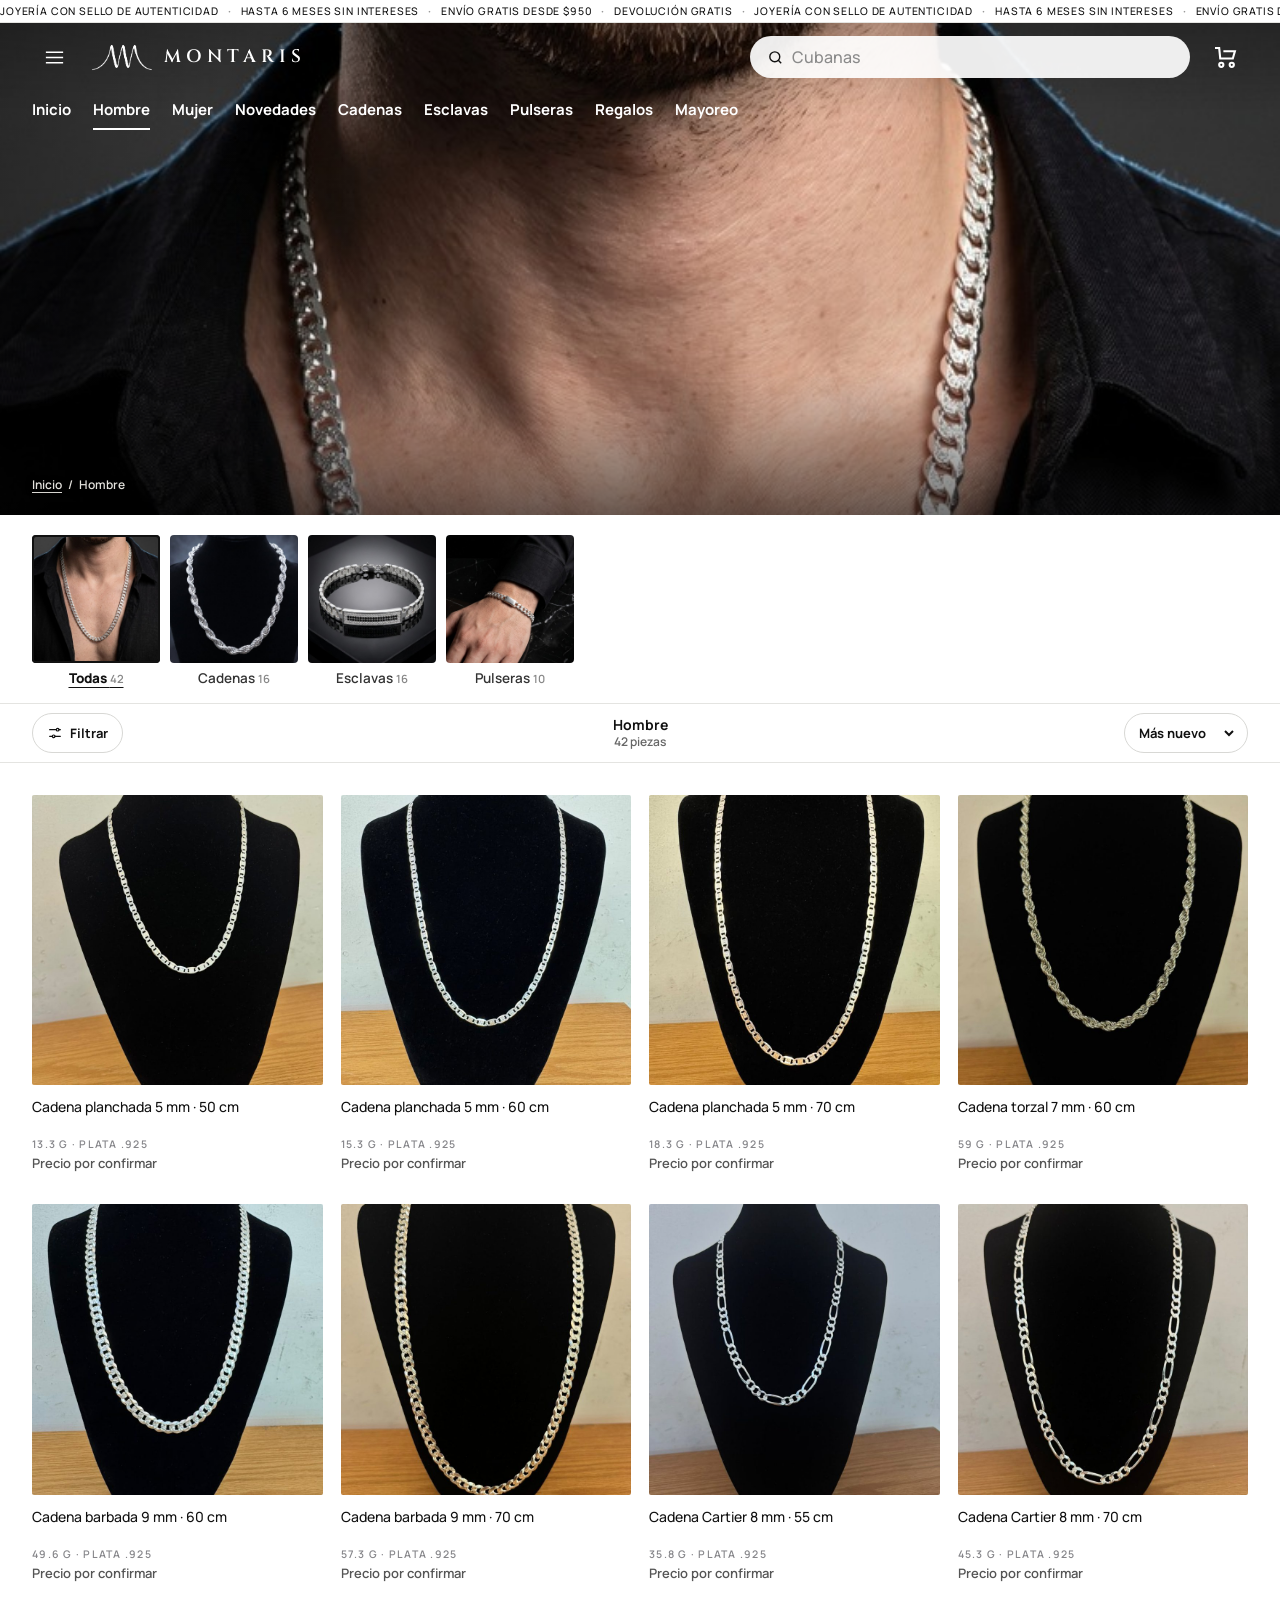
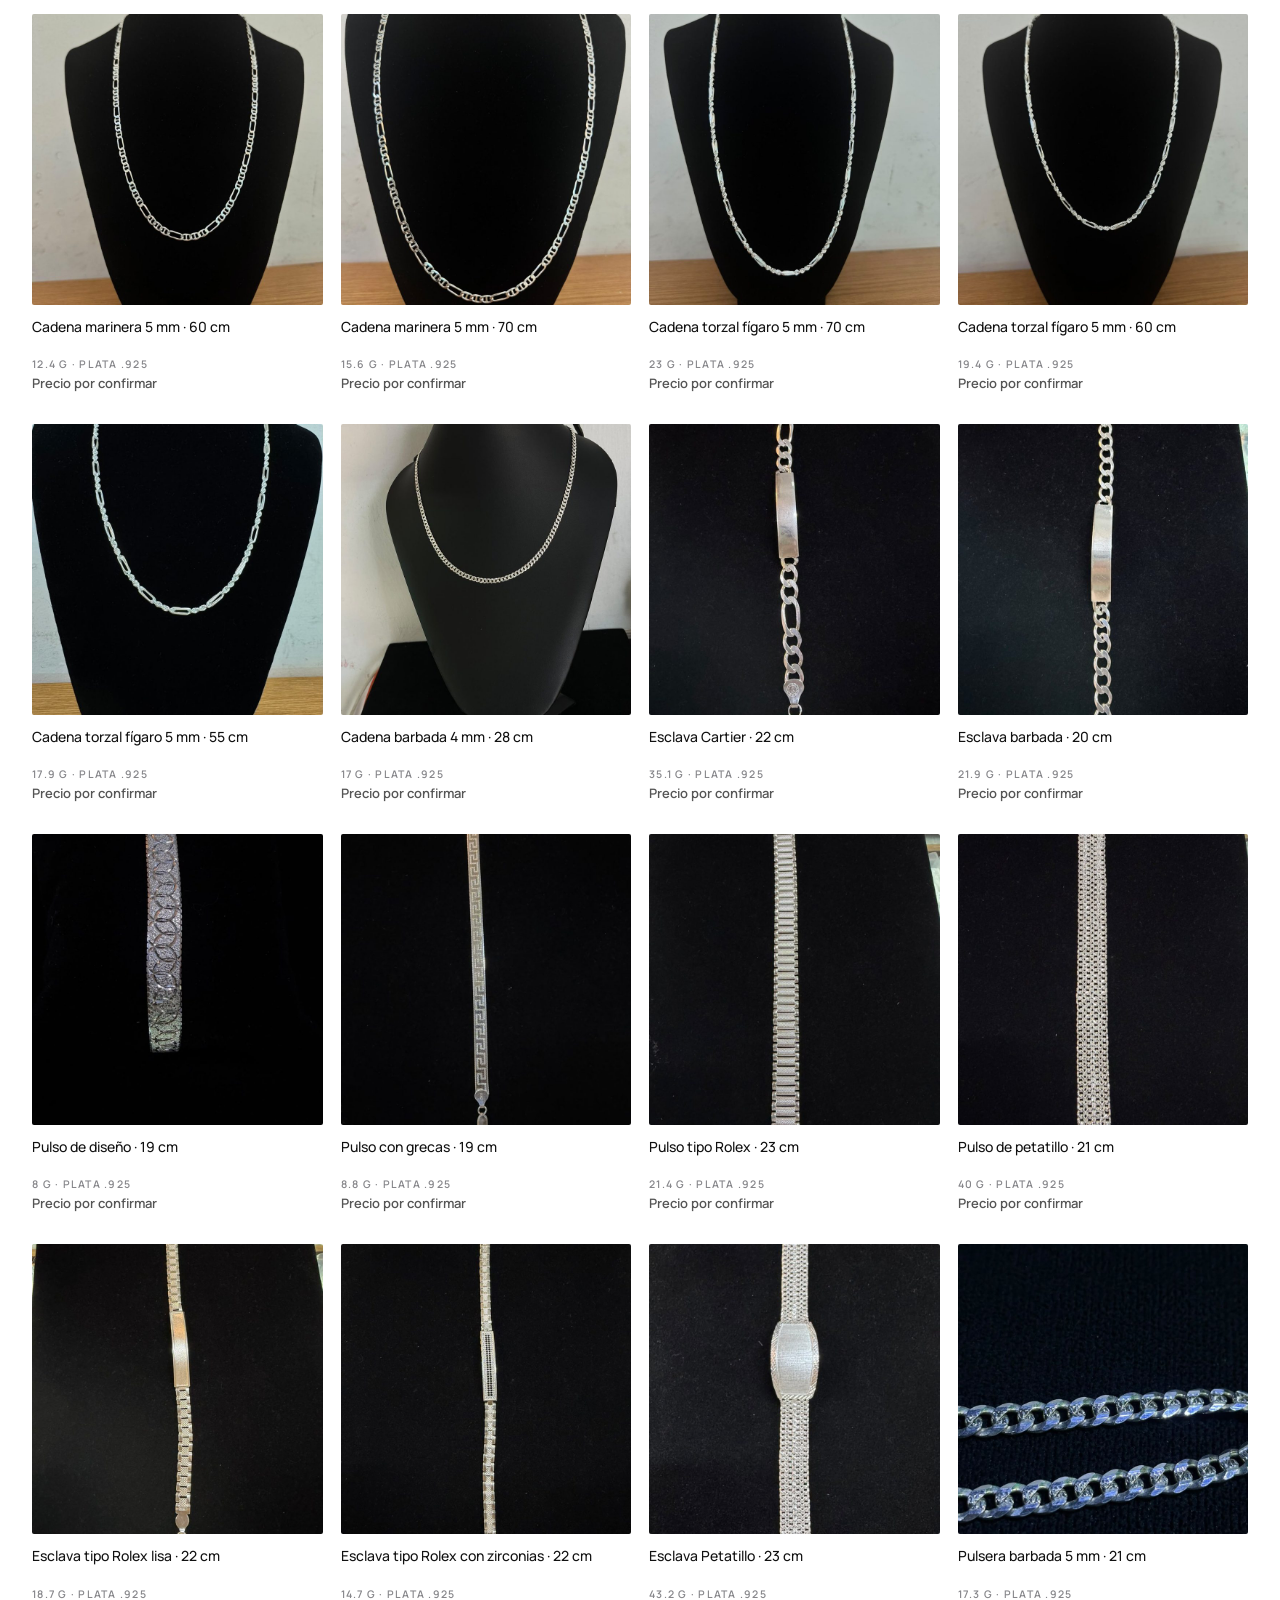
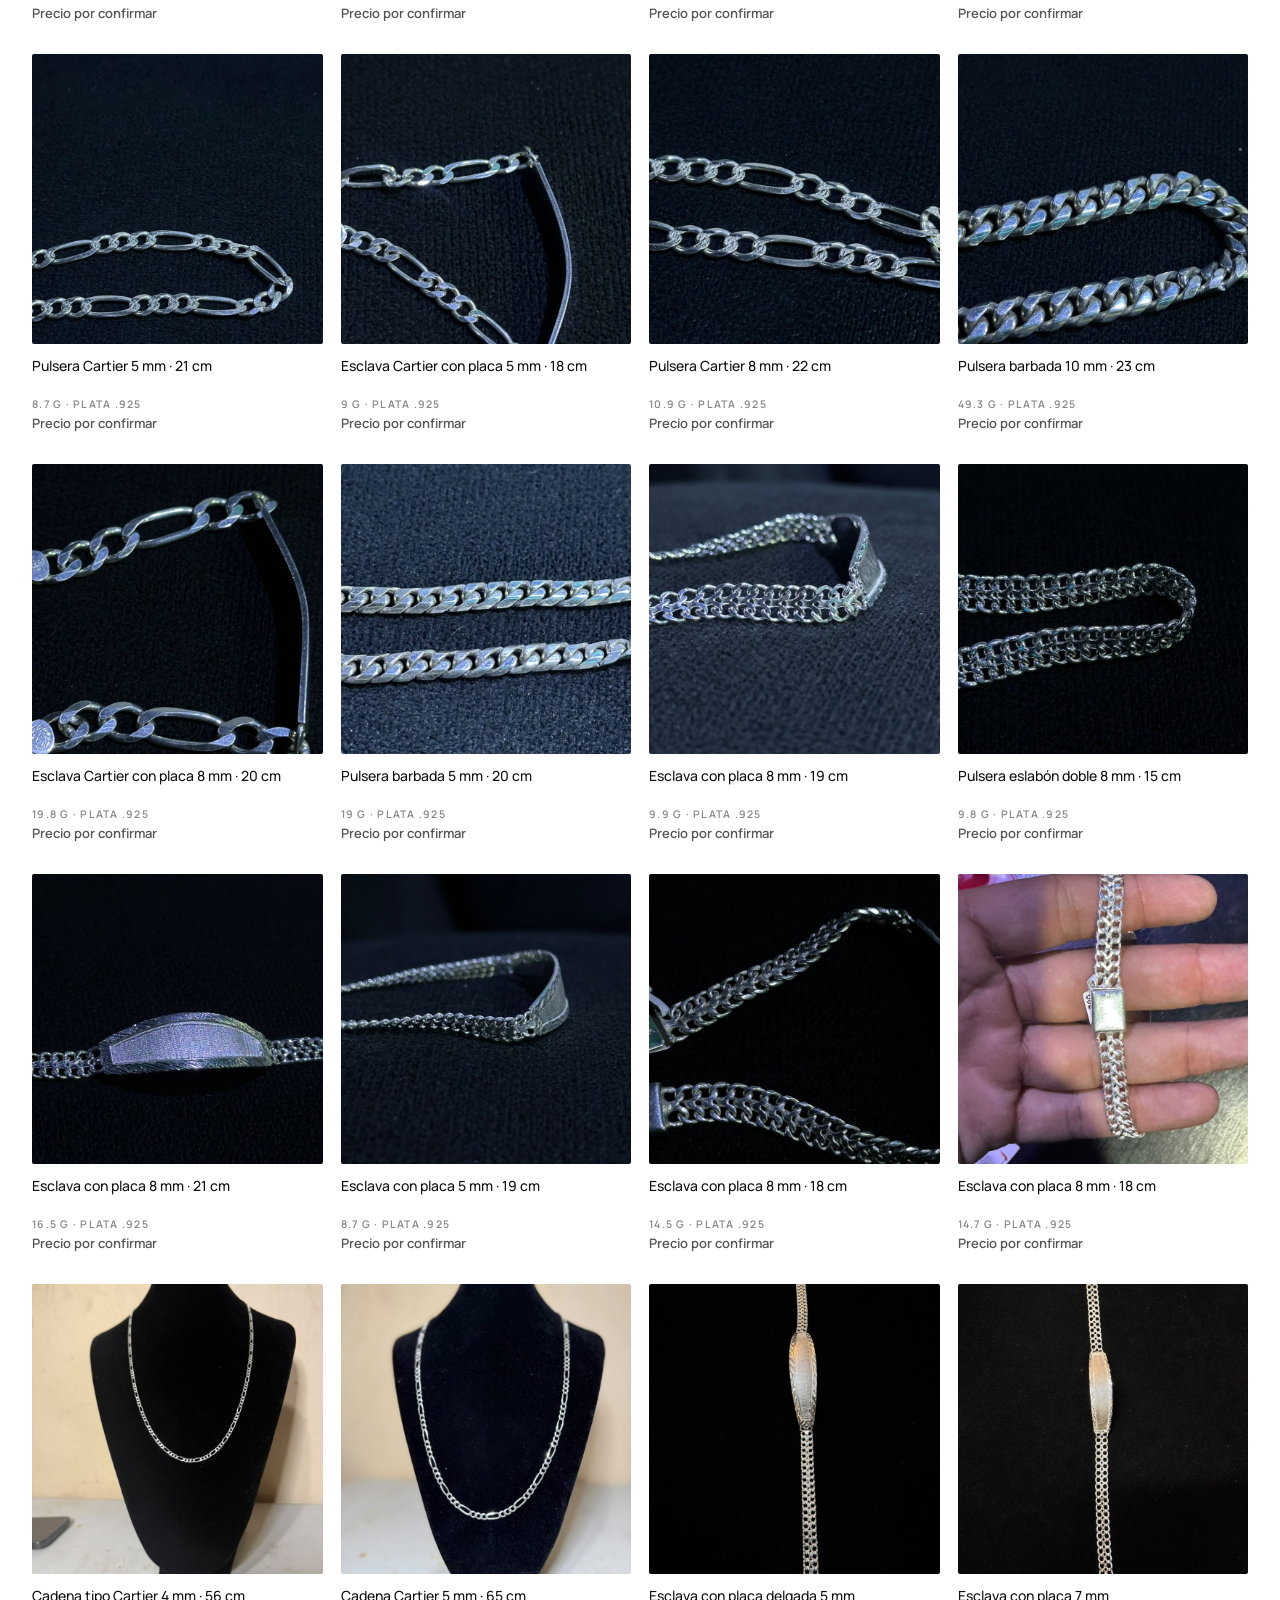
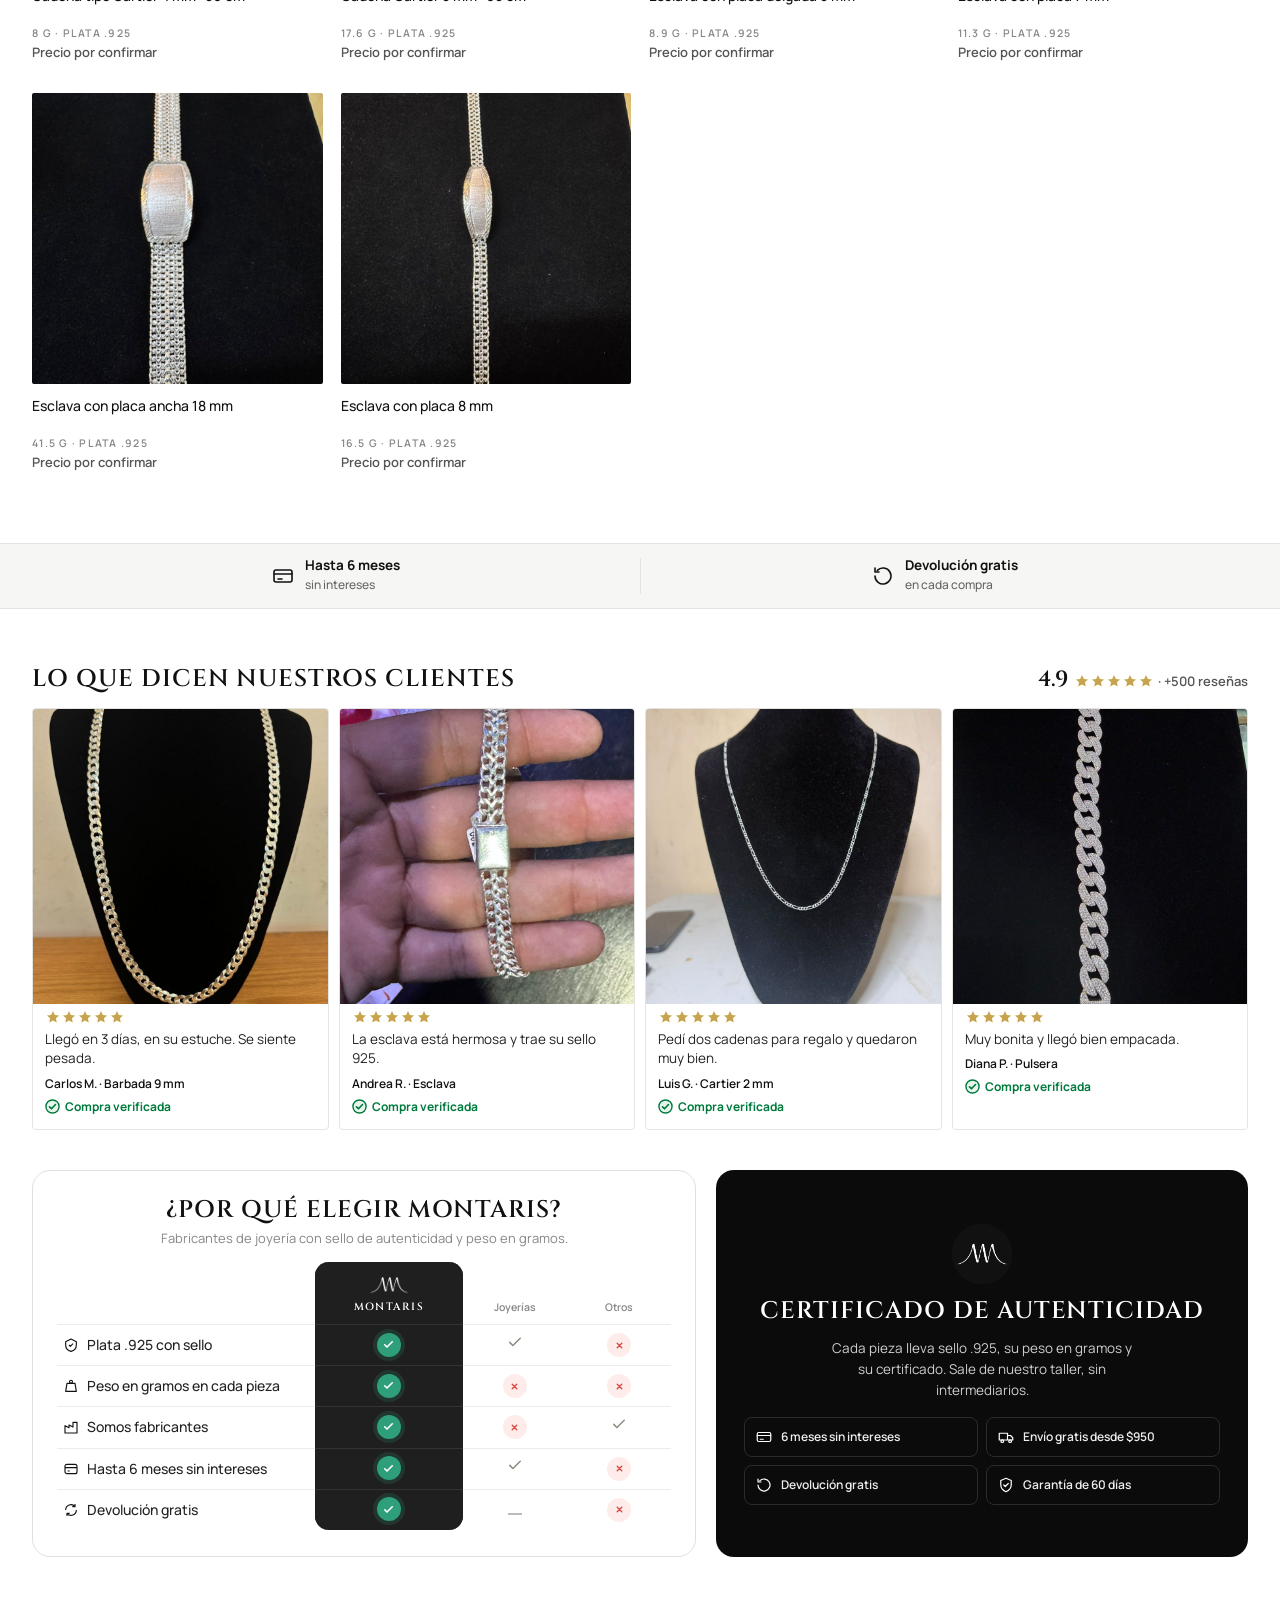
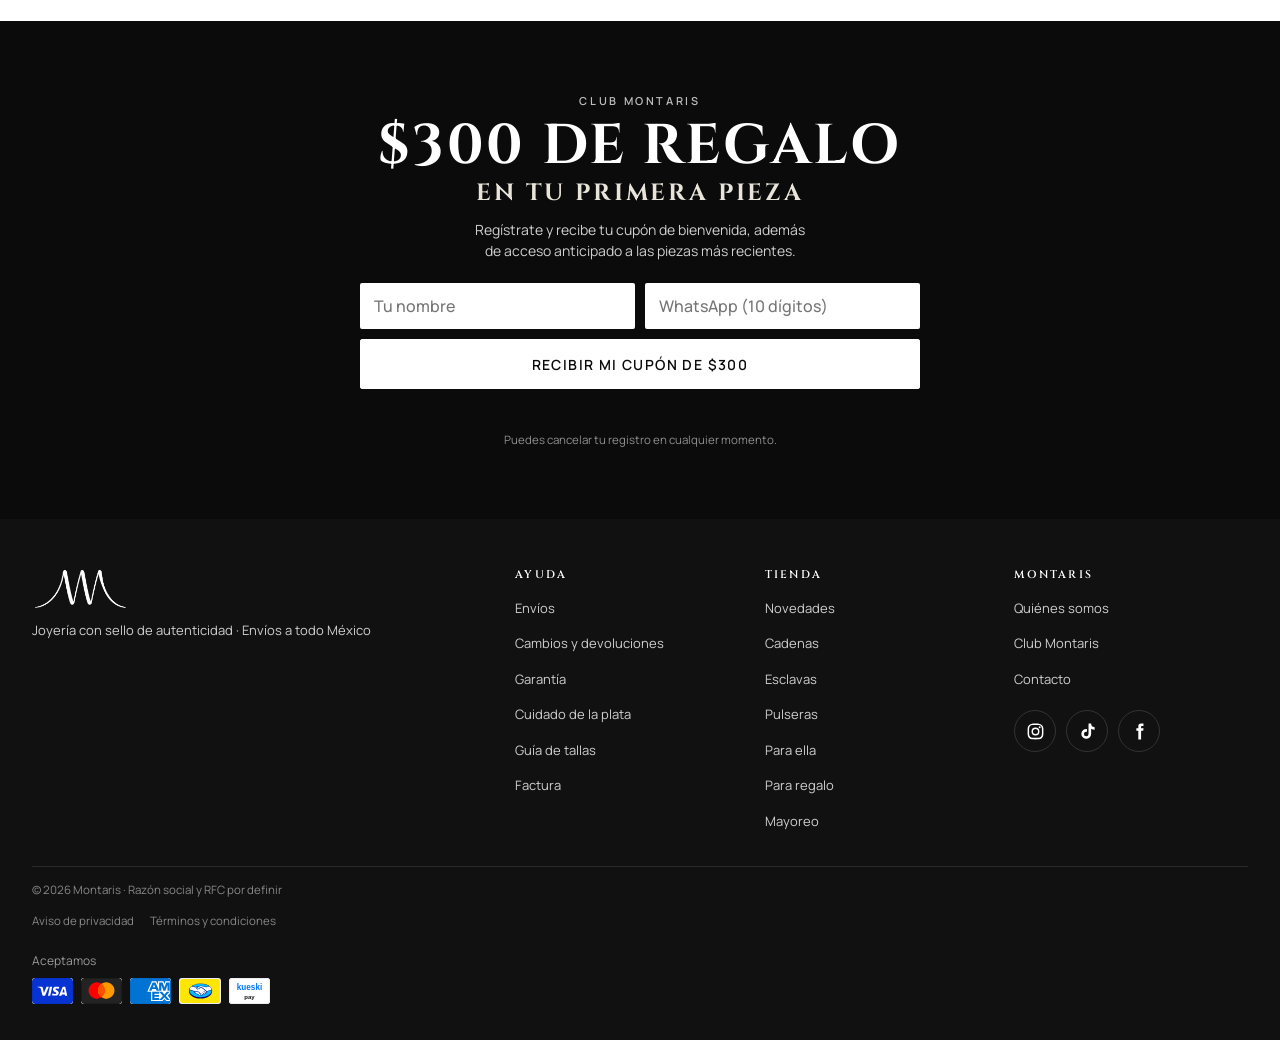
==== commit c27c3944: "Hero 3 con 'Delicadeza' más a la derecha y más grande; cuadros de colecciones y subcolecciones con f" ====
--- a/coleccion.html
+++ b/coleccion.html
@@ -7,7 +7,7 @@
 <meta name="description" content="Joyería de plata .925 con sello. Cadenas, esclavas y pulseras con fotos reales de cada pieza.">
 <link rel="preconnect" href="https://fonts.googleapis.com">
 <link rel="stylesheet" href="https://fonts.googleapis.com/css2?family=Archivo:wdth,wght@112,700;125,800&family=Cinzel:wght@600;700&family=Manrope:wght@400;500;600;700;800&display=swap">
-<link rel="stylesheet" href="menu.css?v=1792758444">
+<link rel="stylesheet" href="menu.css?v=1792762884">
 <style>
 html,body{overflow-x:clip}body{touch-action:pan-y}
 
@@ -471,9 +471,9 @@
 
 <div class="toast" id="toast" role="status"></div>
 
-<script src="catalogo.js?v=1792758444"></script>
-<script src="bolsa.js?v=1792758444"></script>
-<script src="menu.js?v=1792758444"></script>
+<script src="catalogo.js?v=1792762884"></script>
+<script src="bolsa.js?v=1792762884"></script>
+<script src="menu.js?v=1792762884"></script>
 <script>
 (function(){
 const $=s=>document.querySelector(s);
@@ -503,6 +503,9 @@
 // encuadre especial de la foto de escritorio (object-position)
 const POSCOL={'col-pulseras-pulsos':'100% 50%','col-regalos-v10':'50% 95%'};
 const LISTOS=new Set(['col-cadenas-barbada','col-cadenas-cartier','col-cadenas-delgadas','col-cadenas-marinera','col-cadenas-planchada','col-cadenas-torzal','col-cadenas-v10','col-esclavas','col-esclavas-barbada','col-esclavas-cartier','col-esclavas-petatillo','col-esclavas-placa','col-esclavas-rolex','col-hombre-v10','col-mujer-v10','col-novedades-v10','col-pulseras','col-pulseras-cubana','col-pulseras-diseno','col-pulseras-pulsos','col-regalos-v10']);
+// v11: miniaturas cuadradas 600x600 (img/cat/) recortadas de las cabeceras aprobadas, para los cuadros de subcolección
+const MINI=new Set(['hombre','mujer','cadenas','esclavas','pulseras','novedades','regalos','cadenas-cartier','cadenas-barbada','cadenas-torzal','cadenas-marinera','cadenas-planchada','cadenas-delgadas','esclavas-placa','esclavas-petatillo','esclavas-rolex','esclavas-barbada','esclavas-cartier','pulseras-cubana','pulseras-pulsos','pulseras-diseno']);
+const mini=k=>{const n=esTipo?c+'-'+k:k;return MINI.has(n)?`img/cat/${n}.jpg`:''};
 const BANSUB={'cadenas/cartier':48,'cadenas/barbada':50,'cadenas/torzal':52,'cadenas/marinera':46,'cadenas/planchada':53,'cadenas/delgadas':38,'esclavas/placa':1,'esclavas/petatillo':27,'esclavas/rolex':30,'esclavas/barbada':35,'esclavas/cartier':36,'pulseras/cubana':28,'pulseras/pulsos':31,'pulseras/diseno':33};
 
 const P=new URLSearchParams(location.search);
@@ -652,11 +655,12 @@
   if(modoQ||chipKeys.length<2&&!t){$('.circ').hidden=true;return}
   const ico='<span class="k"><svg viewBox="0 0 24 24"><rect x="4" y="4" width="6" height="6" rx="1"/><rect x="14" y="4" width="6" height="6" rx="1"/><rect x="4" y="14" width="6" height="6" rx="1"/><rect x="14" y="14" width="6" height="6" rx="1"/></svg></span>';
   const url=k=>`coleccion.html?c=${c}${k?'&t='+k:''}`;
-  let h=`<a class="ci" href="${url('')}" data-t="" ${!t?'aria-current="true"':''}>${ico}<b>Todas <small>${base.length}</small></b></a>`;
+  const todo=MINI.has(c)?`<span><img src="img/cat/${c}.jpg" alt="" loading="lazy" width="96" height="96"></span>`:ico;
+  let h=`<a class="ci" href="${url('')}" data-t="" ${!t?'aria-current="true"':''}>${todo}<b>Todas <small>${base.length}</small></b></a>`;
   chipKeys.forEach(k=>{
     const ps=base.filter(p=>claveDe(p)===k);
     const rep=CAT.find(p=>p.id===BANSUB[(esTipo?c:k)+'/'+(esTipo?k:'')])||ps.find(p=>p.id===(COL[k]&&COL[k].ban))||ps.slice().sort((a,b)=>peso(b)-peso(a))[0];
-    h+=`<a class="ci" href="${url(k)}" data-t="${k}" ${t===k?'aria-current="true"':''}><span><img src="${foto(rep)}" alt="" loading="lazy" width="96" height="96" onerror="this.onerror=null;this.src='${fotoGrande(rep)}'"></span><b>${SUBN[k]||k} <small>${ps.length}</small></b></a>`;
+    h+=`<a class="ci" href="${url(k)}" data-t="${k}" ${t===k?'aria-current="true"':''}><span><img src="${mini(k)||foto(rep)}" alt="" loading="lazy" width="96" height="96" onerror="this.onerror=null;this.src='${fotoGrande(rep)}'"></span><b>${SUBN[k]||k} <small>${ps.length}</small></b></a>`;
   });
   $('#circ').innerHTML=h;
 }
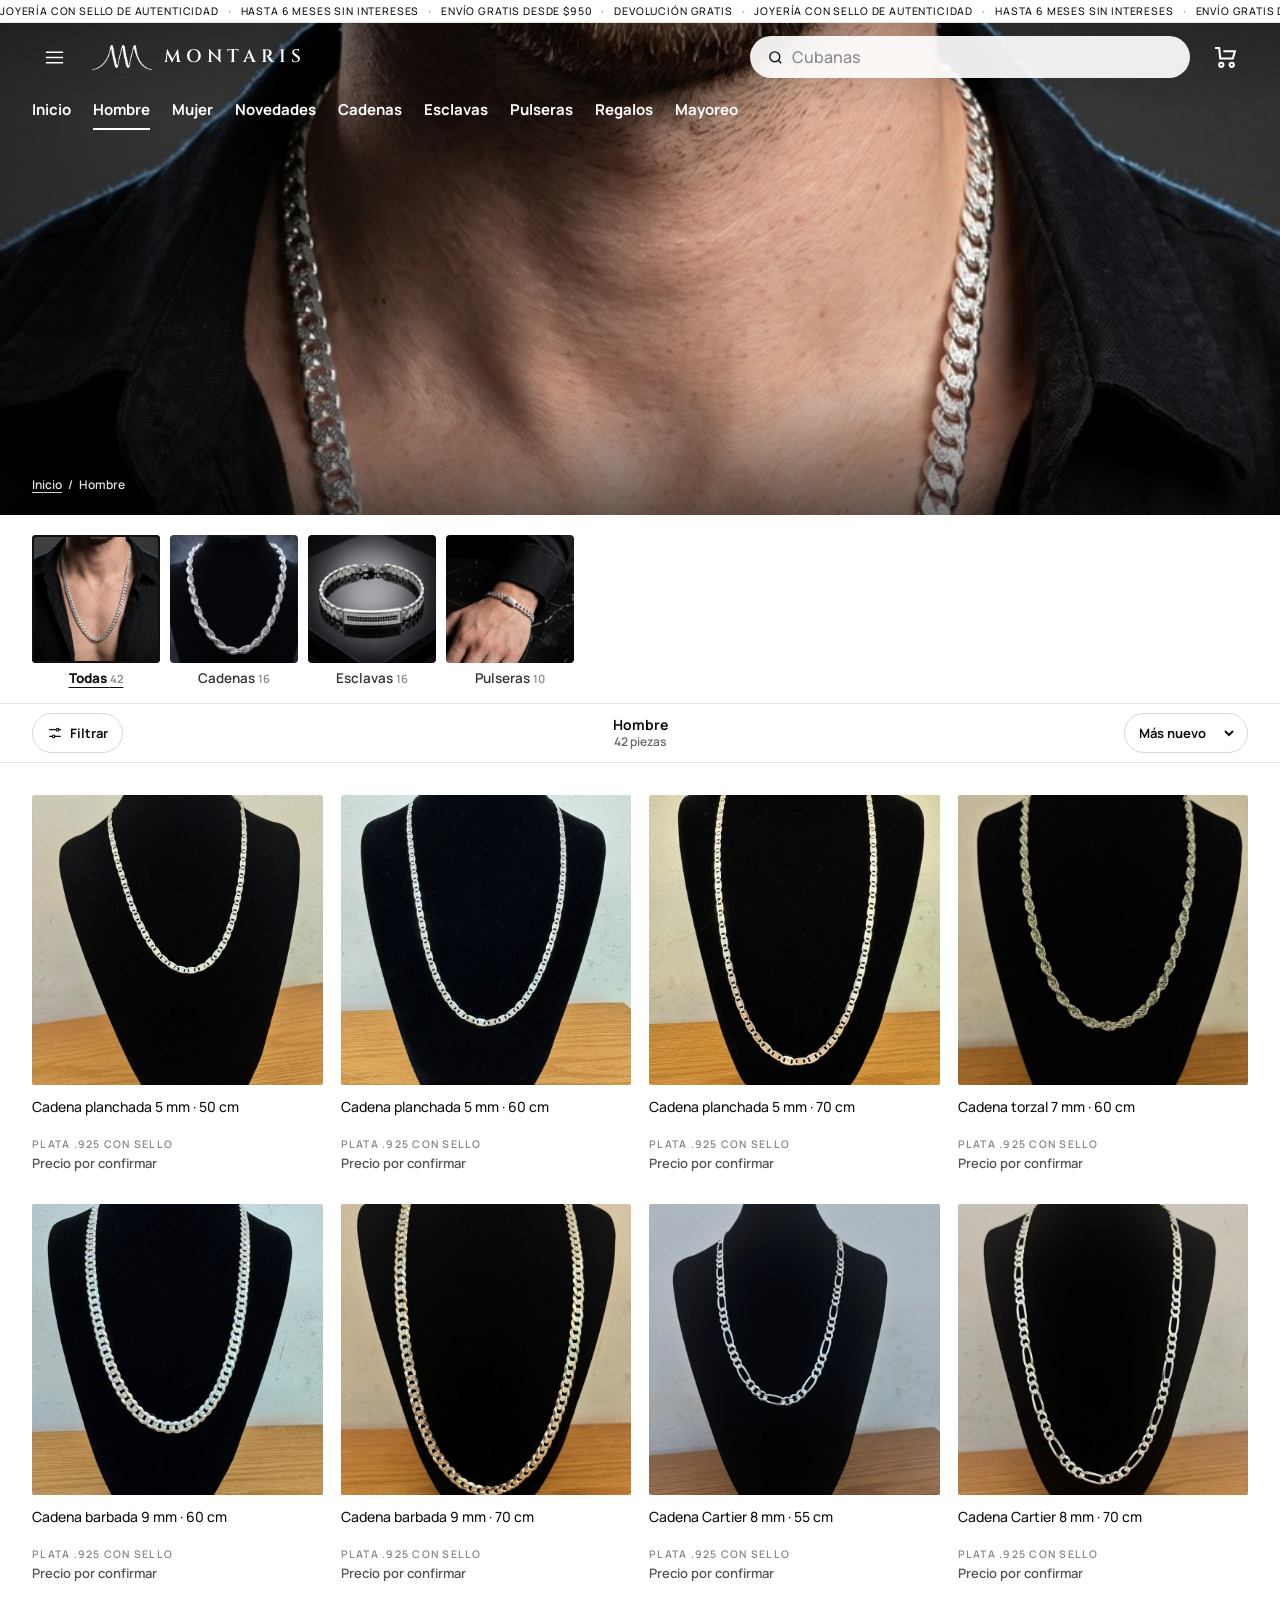
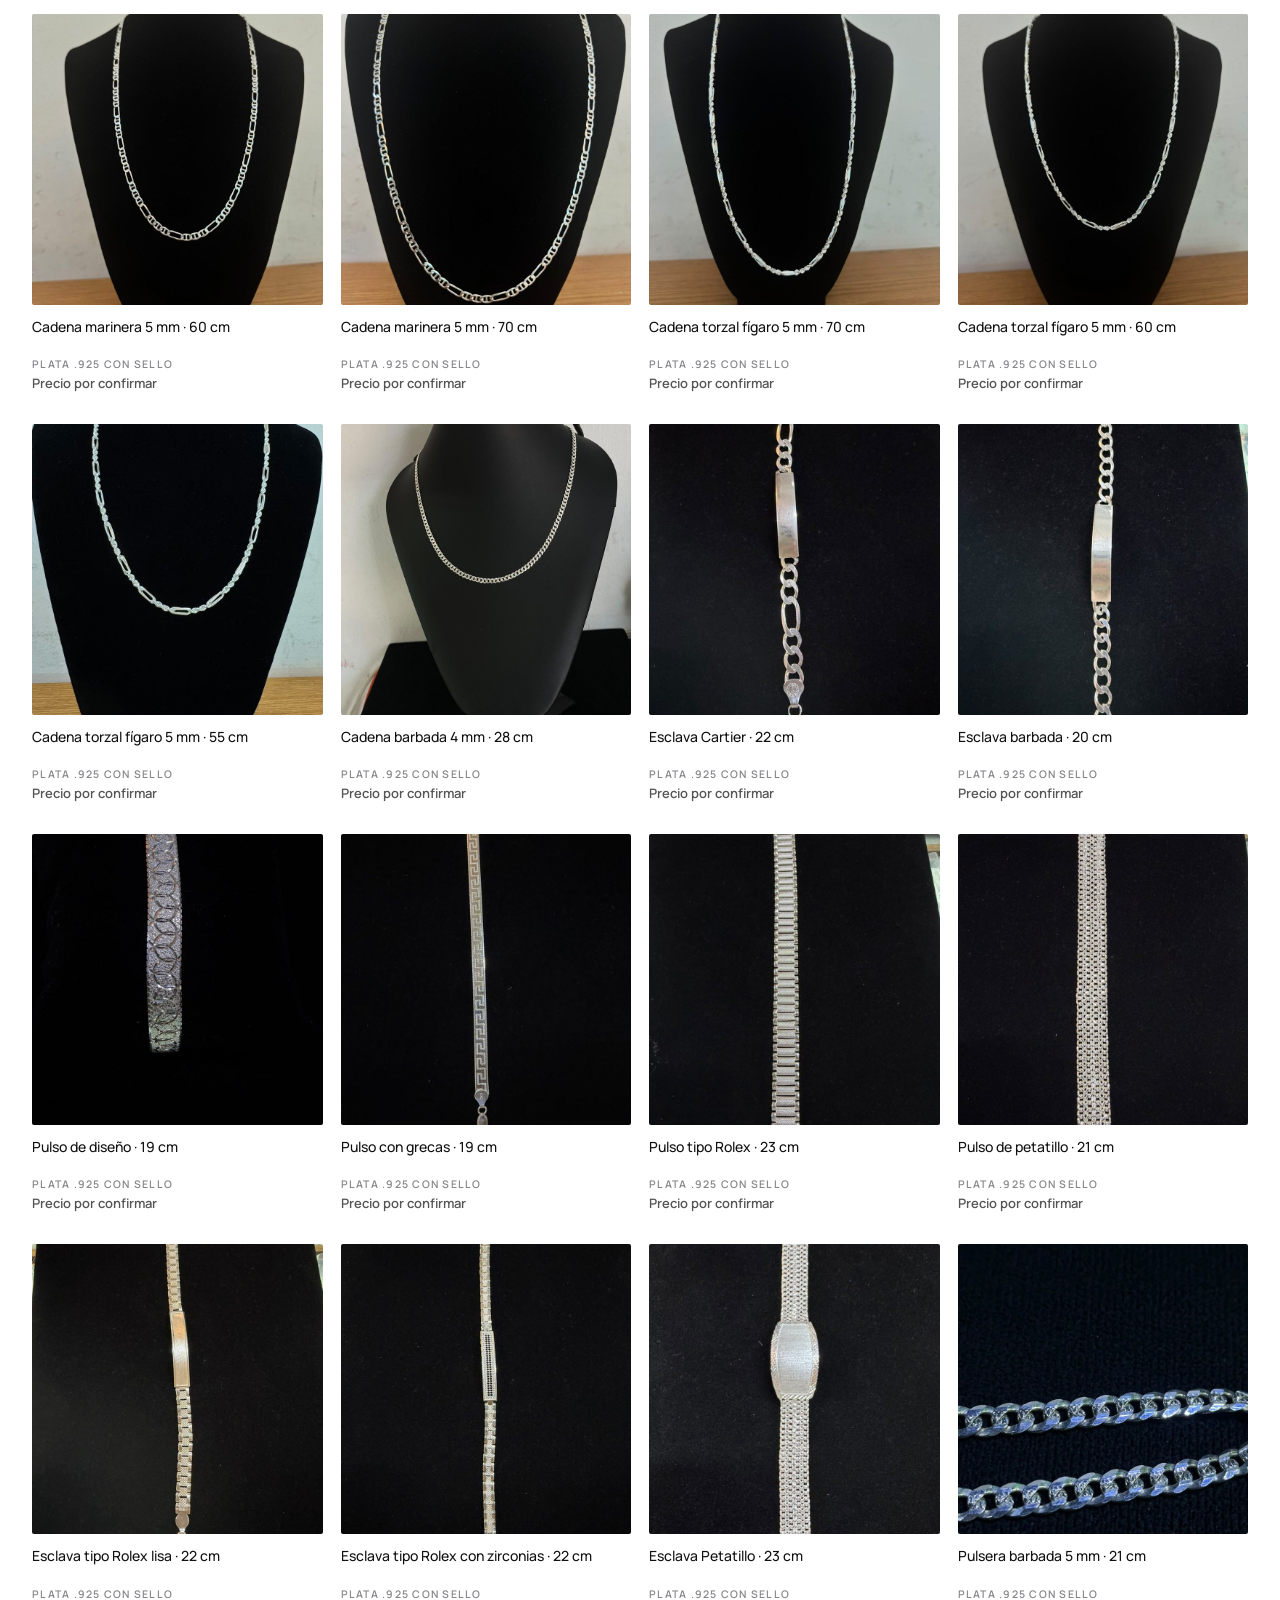
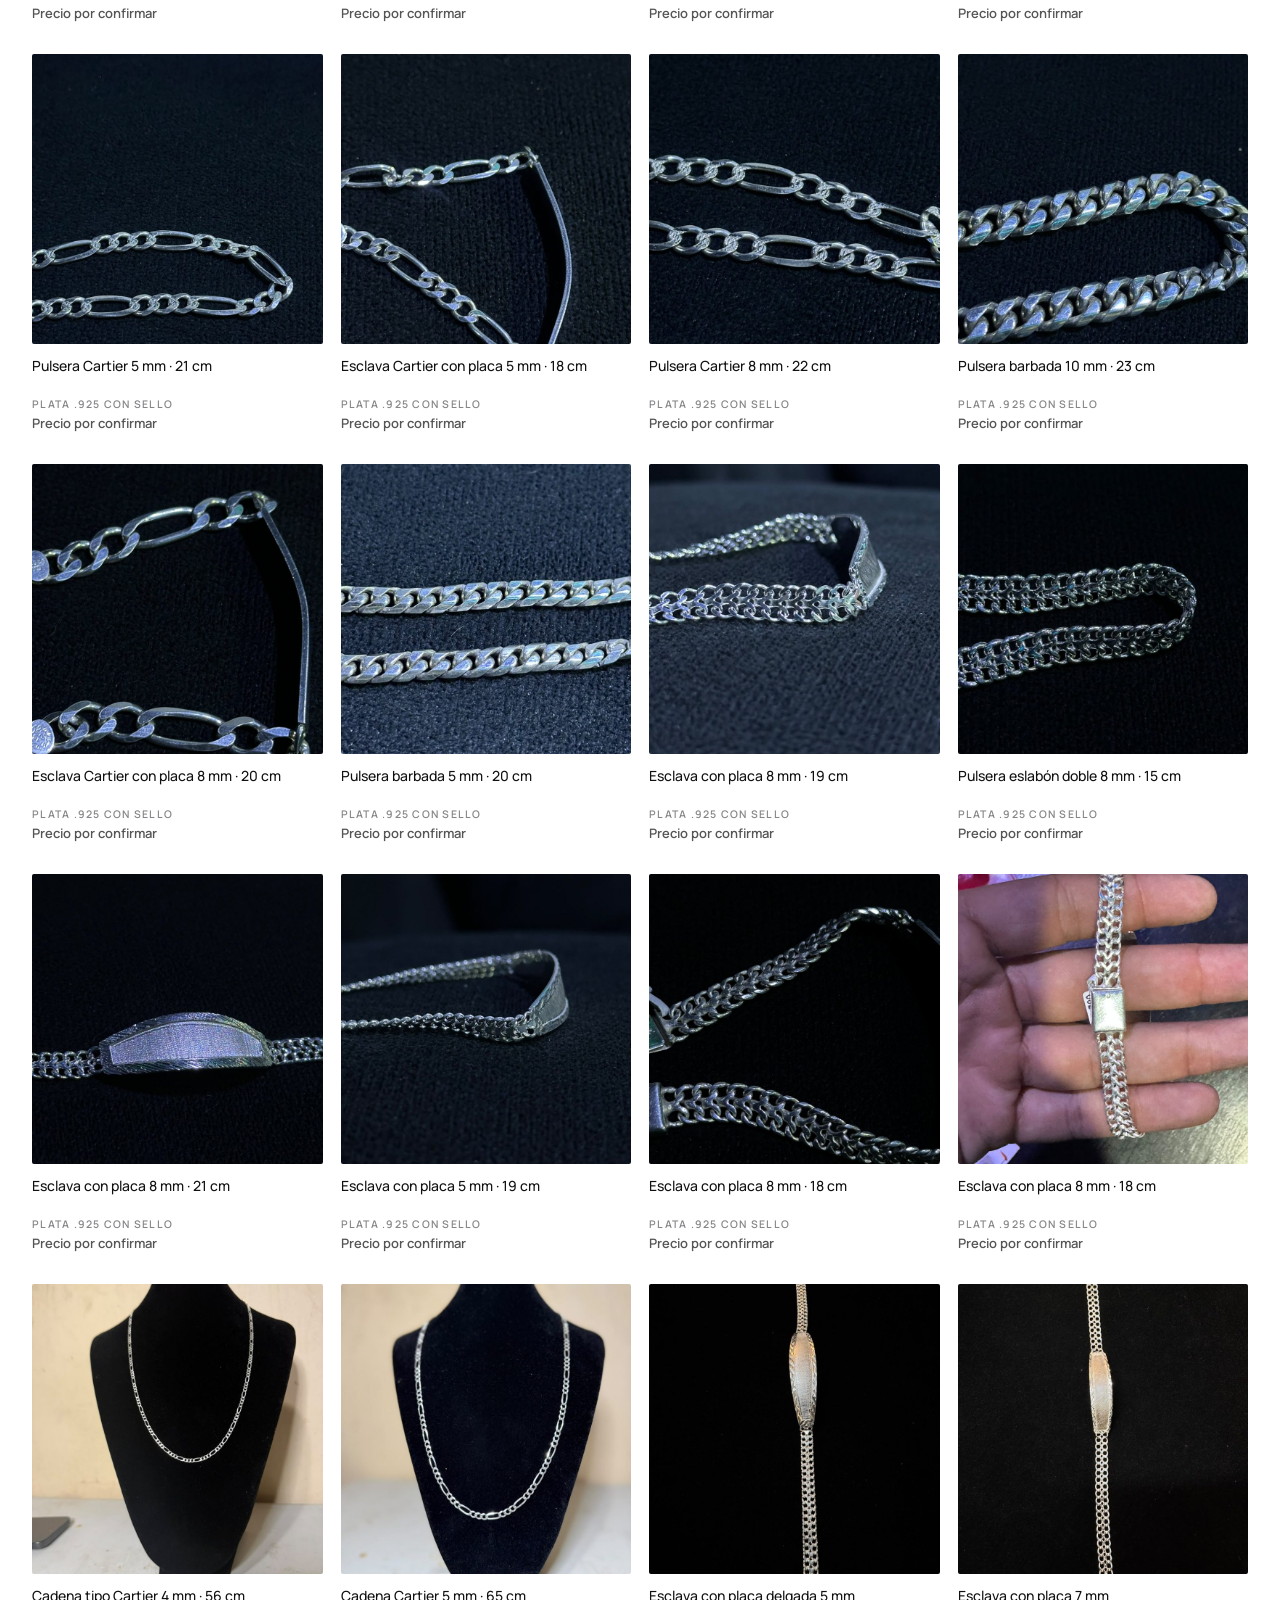
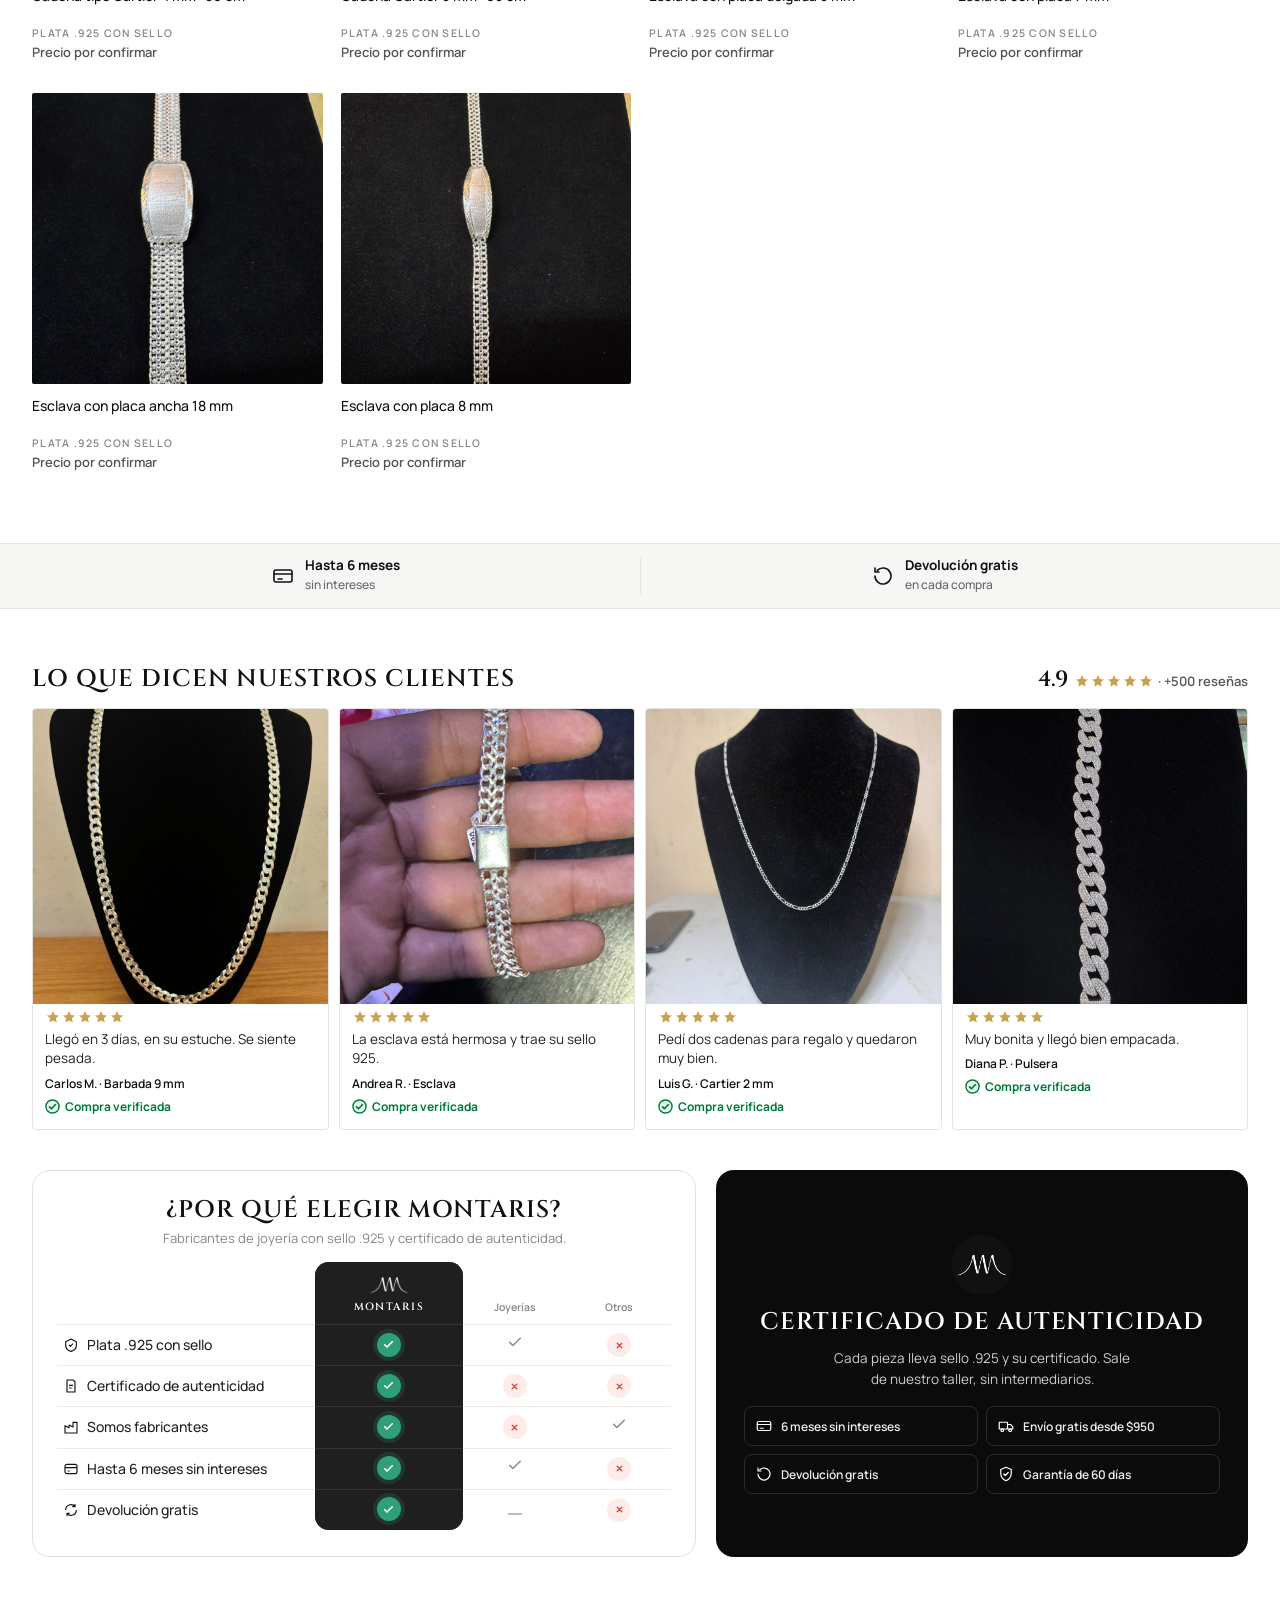
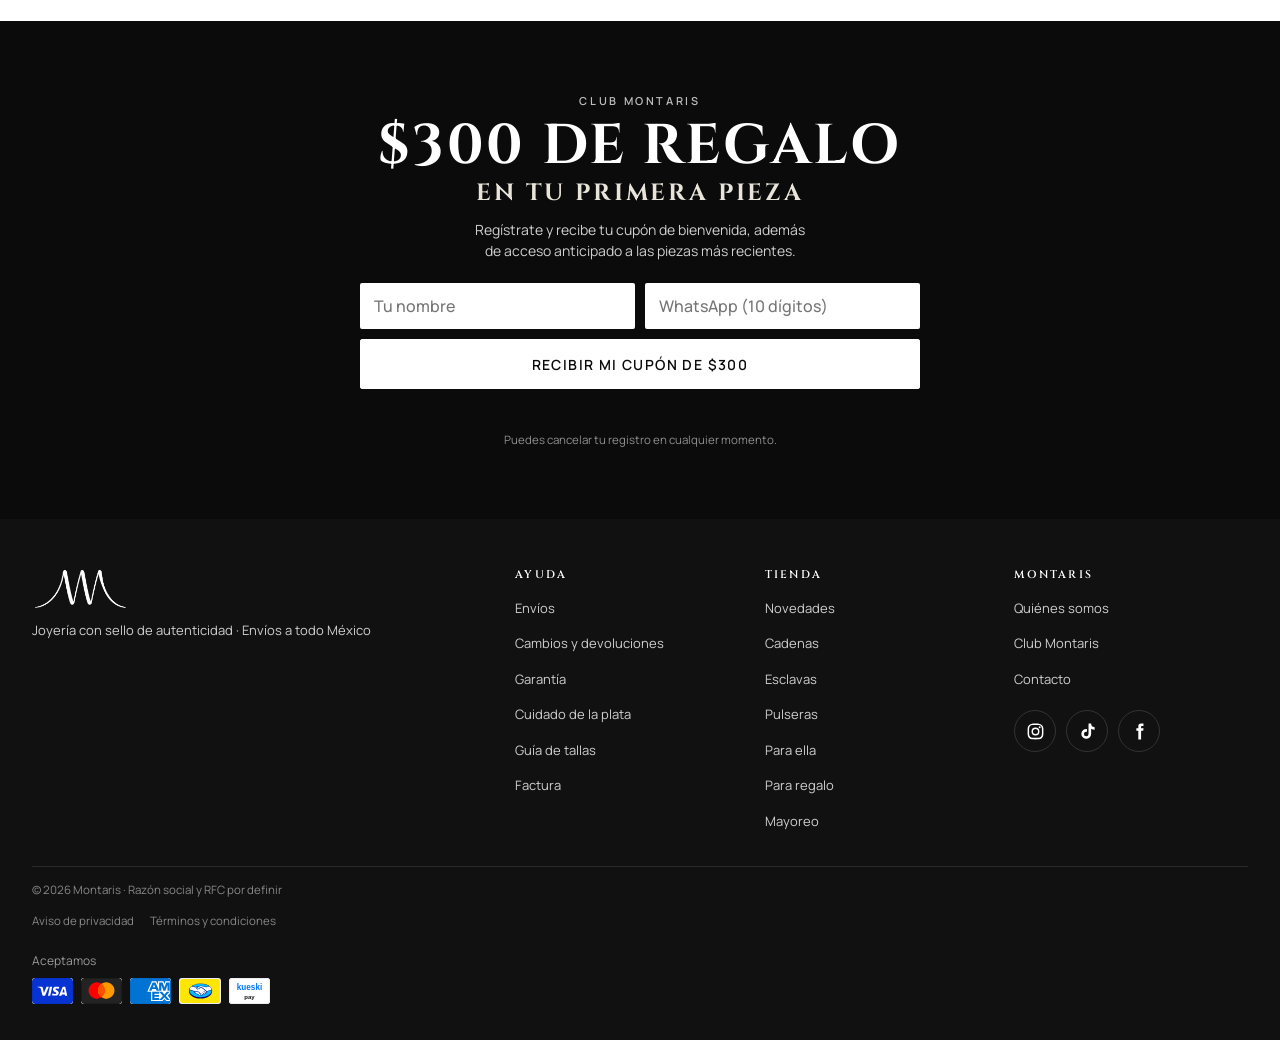
==== commit fba5f6d1: "Ocultar el peso en gramos en toda la web Tarjetas, mini tarjetas del hero, ficha, quick-add, filtros" ====
--- a/coleccion.html
+++ b/coleccion.html
@@ -7,7 +7,7 @@
 <meta name="description" content="Joyería de plata .925 con sello. Cadenas, esclavas y pulseras con fotos reales de cada pieza.">
 <link rel="preconnect" href="https://fonts.googleapis.com">
 <link rel="stylesheet" href="https://fonts.googleapis.com/css2?family=Archivo:wdth,wght@112,700;125,800&family=Cinzel:wght@600;700&family=Manrope:wght@400;500;600;700;800&display=swap">
-<link rel="stylesheet" href="menu.css?v=1792762884">
+<link rel="stylesheet" href="menu.css?v=1792809692">
 <style>
 html,body{overflow-x:clip}body{touch-action:pan-y}
 
@@ -381,7 +381,7 @@
     <div class="tool-in">
       <button class="fbtn" type="button" id="fbtn" aria-haspopup="dialog" aria-controls="fs" aria-expanded="false"><svg viewBox="0 0 24 24"><path d="M4 7h10M18 7h2M4 17h4M12 17h8"/><circle cx="16" cy="7" r="2"/><circle cx="10" cy="17" r="2"/></svg>Filtrar<em id="fn">0</em></button>
       <h1 class="cnt"><b id="c-t">Colección</b><span id="cnt" role="status" aria-live="polite">0 piezas</span></h1>
-      <div class="ord"><select id="ord" aria-label="Ordenar"><option value="nuevo">Más nuevo</option><option value="ligera">Más ligera</option><option value="pesada">Más pesada</option><option value="larga">Más larga</option><option value="az">Nombre A–Z</option></select><svg viewBox="0 0 10 10"><path d="M1 3l4 4 4-4"/></svg></div>
+      <div class="ord"><select id="ord" aria-label="Ordenar"><option value="nuevo">Más nuevo</option><option value="larga">Más larga</option><option value="az">Nombre A–Z</option></select><svg viewBox="0 0 10 10"><path d="M1 3l4 4 4-4"/></svg></div>
     </div>
     <div class="chips" id="chips" hidden></div>
   </div></div>
@@ -410,11 +410,11 @@
     <div class="cx-dos">
       <div class="cmp-card">
         <h2>¿Por qué elegir Montaris?</h2>
-        <p class="cmp-sub">Fabricantes de joyería con sello de autenticidad y peso en gramos.</p>
+        <p class="cmp-sub">Fabricantes de joyería con sello .925 y certificado de autenticidad.</p>
         <table class="cmp-t"><tbody>
           <tr><td class="fe"></td><td class="hc hd"><img src="img/logo-mm-blanco.png" alt="" width="44" height="20"><span>MONTARIS</span></td><td class="c h">Joyerías</td><td class="c h">Otros</td></tr>
           <tr><td class="fe"><span><svg viewBox="0 0 24 24"><path d="M12 3l8 4v5c0 5-3.5 8.5-8 9.5-4.5-1-8-4.5-8-9.5V7z"/><path d="M9 12l2 2 4-4"/></svg>Plata .925 con sello</span></td><td class="hc"><span class="yh"><svg viewBox="0 0 24 24"><path d="M5 12.5l4.2 4.2L19 7"/></svg></span></td><td class="c"><span class="ok"><svg viewBox="0 0 24 24"><path d="M5 12.5l4.2 4.2L19 7"/></svg></span></td><td class="c"><span class="no"><svg viewBox="0 0 24 24"><path d="M7 7l10 10M17 7 7 17"/></svg></span></td></tr>
-          <tr><td class="fe"><span><svg viewBox="0 0 24 24"><path d="M6 8h12l2 12H4z"/><circle cx="12" cy="5.5" r="2.2"/></svg>Peso en gramos en cada pieza</span></td><td class="hc"><span class="yh"><svg viewBox="0 0 24 24"><path d="M5 12.5l4.2 4.2L19 7"/></svg></span></td><td class="c"><span class="no"><svg viewBox="0 0 24 24"><path d="M7 7l10 10M17 7 7 17"/></svg></span></td><td class="c"><span class="no"><svg viewBox="0 0 24 24"><path d="M7 7l10 10M17 7 7 17"/></svg></span></td></tr>
+          <tr><td class="fe"><span><svg viewBox="0 0 24 24"><path d="M6 3h9l3 3v15H6z"/><path d="M9 11h6M9 15h4"/></svg>Certificado de autenticidad</span></td><td class="hc"><span class="yh"><svg viewBox="0 0 24 24"><path d="M5 12.5l4.2 4.2L19 7"/></svg></span></td><td class="c"><span class="no"><svg viewBox="0 0 24 24"><path d="M7 7l10 10M17 7 7 17"/></svg></span></td><td class="c"><span class="no"><svg viewBox="0 0 24 24"><path d="M7 7l10 10M17 7 7 17"/></svg></span></td></tr>
           <tr><td class="fe"><span><svg viewBox="0 0 24 24"><path d="M3 21V10l6 3V9l6 3V5h6v16z"/></svg>Somos fabricantes</span></td><td class="hc"><span class="yh"><svg viewBox="0 0 24 24"><path d="M5 12.5l4.2 4.2L19 7"/></svg></span></td><td class="c"><span class="no"><svg viewBox="0 0 24 24"><path d="M7 7l10 10M17 7 7 17"/></svg></span></td><td class="c"><span class="ok"><svg viewBox="0 0 24 24"><path d="M5 12.5l4.2 4.2L19 7"/></svg></span></td></tr>
           <tr><td class="fe"><span><svg viewBox="0 0 24 24"><rect x="3" y="5" width="18" height="14" rx="3"/><path d="M3 10h18M7 15h3"/></svg>Hasta 6 meses sin intereses</span></td><td class="hc"><span class="yh"><svg viewBox="0 0 24 24"><path d="M5 12.5l4.2 4.2L19 7"/></svg></span></td><td class="c"><span class="ok"><svg viewBox="0 0 24 24"><path d="M5 12.5l4.2 4.2L19 7"/></svg></span></td><td class="c"><span class="no"><svg viewBox="0 0 24 24"><path d="M7 7l10 10M17 7 7 17"/></svg></span></td></tr>
           <tr><td class="fe"><span><svg viewBox="0 0 24 24"><path d="M4 12a8 8 0 0 1 14-5.3M20 12a8 8 0 0 1-14 5.3"/><path d="M18 3v4h-4M6 21v-4h4"/></svg>Devolución gratis</span></td><td class="hc last"><span class="yh"><svg viewBox="0 0 24 24"><path d="M5 12.5l4.2 4.2L19 7"/></svg></span></td><td class="c"><span class="half"></span></td><td class="c"><span class="no"><svg viewBox="0 0 24 24"><path d="M7 7l10 10M17 7 7 17"/></svg></span></td></tr>
@@ -423,7 +423,7 @@
       <div class="cx-cert">
         <svg class="cmp-sello" viewBox="0 0 160 160" aria-hidden="true"><use href="#sello" width="160" height="160"/></svg>
         <h2>Certificado de autenticidad</h2>
-        <p>Cada pieza lleva sello .925, su peso en gramos y su certificado. Sale de nuestro taller, sin intermediarios.</p>
+        <p>Cada pieza lleva sello .925 y su certificado. Sale de nuestro taller, sin intermediarios.</p>
         <ul>
           <li><svg viewBox="0 0 24 24"><rect x="3" y="6" width="18" height="12" rx="2"/><path d="M3 10h18M7 15h4"/></svg>6 meses sin intereses</li>
           <li><svg viewBox="0 0 24 24"><path d="M3 7h11v9H3zM14 10h4l3 3v3h-7"/><circle cx="7" cy="17.5" r="1.8"/><circle cx="17.5" cy="17.5" r="1.8"/></svg>Envío gratis desde $950</li>
@@ -471,9 +471,9 @@
 
 <div class="toast" id="toast" role="status"></div>
 
-<script src="catalogo.js?v=1792762884"></script>
-<script src="bolsa.js?v=1792762884"></script>
-<script src="menu.js?v=1792762884"></script>
+<script src="catalogo.js?v=1792809692"></script>
+<script src="bolsa.js?v=1792809692"></script>
+<script src="menu.js?v=1792809692"></script>
 <script>
 (function(){
 const $=s=>document.querySelector(s);
@@ -495,17 +495,17 @@
 // foto de banner por subcolección (pieza más representativa)
 // v10: cabecera por colección ('c') y por subcolección ('c/t'): img/ban/<nombre>-cel.jpg (780x1120) y -escritorio.jpg (2732x1100).
 // Solo se usan las que están en LISTOS (archivos que ya existen); las demás caen a la foto de la pieza (BANSUB / COL.ban).
-const BANCOL={hombre:'col-hombre-v10',mujer:'col-mujer-v10',novedades:'col-novedades-v10',cadenas:'col-cadenas-v10',regalos:'col-regalos-v10',
+const BANCOL={hombre:'col-hombre-v10',mujer:'col-mujer-v10',novedades:'col-novedades-v10',cadenas:'col-cadenas-v12',regalos:'col-regalos-v10',
   esclavas:'col-esclavas',pulseras:'col-pulseras',
-  'cadenas/cartier':'col-cadenas-cartier','cadenas/barbada':'col-cadenas-barbada','cadenas/torzal':'col-cadenas-torzal','cadenas/marinera':'col-cadenas-marinera','cadenas/planchada':'col-cadenas-planchada','cadenas/delgadas':'col-cadenas-delgadas',
+  'cadenas/cartier':'col-cadenas-cartier-v12','cadenas/barbada':'col-cadenas-barbada','cadenas/torzal':'col-cadenas-torzal','cadenas/marinera':'col-cadenas-marinera','cadenas/planchada':'col-cadenas-planchada-v12','cadenas/delgadas':'col-cadenas-delgadas',
   'esclavas/placa':'col-esclavas-placa','esclavas/petatillo':'col-esclavas-petatillo','esclavas/rolex':'col-esclavas-rolex','esclavas/barbada':'col-esclavas-barbada','esclavas/cartier':'col-esclavas-cartier',
-  'pulseras/cubana':'col-pulseras-cubana','pulseras/pulsos':'col-pulseras-pulsos','pulseras/diseno':'col-pulseras-diseno'};
+  'pulseras/cubana':'col-pulseras-cubana-v12','pulseras/pulsos':'col-pulseras-pulsos','pulseras/diseno':'col-pulseras-diseno'};
 // encuadre especial de la foto de escritorio (object-position)
 const POSCOL={'col-pulseras-pulsos':'100% 50%','col-regalos-v10':'50% 95%'};
-const LISTOS=new Set(['col-cadenas-barbada','col-cadenas-cartier','col-cadenas-delgadas','col-cadenas-marinera','col-cadenas-planchada','col-cadenas-torzal','col-cadenas-v10','col-esclavas','col-esclavas-barbada','col-esclavas-cartier','col-esclavas-petatillo','col-esclavas-placa','col-esclavas-rolex','col-hombre-v10','col-mujer-v10','col-novedades-v10','col-pulseras','col-pulseras-cubana','col-pulseras-diseno','col-pulseras-pulsos','col-regalos-v10']);
+const LISTOS=new Set(['col-cadenas-v12','col-cadenas-cartier-v12','col-cadenas-planchada-v12','col-pulseras-cubana-v12','col-cadenas-barbada','col-cadenas-cartier','col-cadenas-delgadas','col-cadenas-marinera','col-cadenas-planchada','col-cadenas-torzal','col-cadenas-v10','col-esclavas','col-esclavas-barbada','col-esclavas-cartier','col-esclavas-petatillo','col-esclavas-placa','col-esclavas-rolex','col-hombre-v10','col-mujer-v10','col-novedades-v10','col-pulseras','col-pulseras-cubana','col-pulseras-diseno','col-pulseras-pulsos','col-regalos-v10']);
 // v11: miniaturas cuadradas 600x600 (img/cat/) recortadas de las cabeceras aprobadas, para los cuadros de subcolección
 const MINI=new Set(['hombre','mujer','cadenas','esclavas','pulseras','novedades','regalos','cadenas-cartier','cadenas-barbada','cadenas-torzal','cadenas-marinera','cadenas-planchada','cadenas-delgadas','esclavas-placa','esclavas-petatillo','esclavas-rolex','esclavas-barbada','esclavas-cartier','pulseras-cubana','pulseras-pulsos','pulseras-diseno']);
-const mini=k=>{const n=esTipo?c+'-'+k:k;return MINI.has(n)?`img/cat/${n}.jpg`:''};
+const mini=k=>{const n=esTipo?c+'-'+k:k;return MINI.has(n)?`img/cat/${n}.jpg?v=12`:''};
 const BANSUB={'cadenas/cartier':48,'cadenas/barbada':50,'cadenas/torzal':52,'cadenas/marinera':46,'cadenas/planchada':53,'cadenas/delgadas':38,'esclavas/placa':1,'esclavas/petatillo':27,'esclavas/rolex':30,'esclavas/barbada':35,'esclavas/cartier':36,'pulseras/cubana':28,'pulseras/pulsos':31,'pulseras/diseno':33};
 
 const P=new URLSearchParams(location.search);
@@ -546,13 +546,9 @@
     {k:'h2',n:'Hasta 2 mm',f:p=>E(p)!==null&&E(p)<=2},
     {k:'3-5',n:'3–5 mm',f:p=>E(p)>2&&E(p)<=5},
     {k:'6-9',n:'6–9 mm',f:p=>E(p)>5&&E(p)<10},
-    {k:'10',n:'10 mm o más',f:p=>E(p)>=10}]},
-  {k:'peso',n:'Peso',ops:[
-    {k:'ligera',n:'Ligera · menos de 10 g',f:p=>peso(p)>0&&peso(p)<10},
-    {k:'media',n:'Media · 10–30 g',f:p=>peso(p)>=10&&peso(p)<30},
-    {k:'pesada',n:'Pesada · 30 g o más',f:p=>peso(p)>=30}]}
+    {k:'10',n:'10 mm o más',f:p=>E(p)>=10}]}
 ];
-const ORDS=[['nuevo','Más nuevo'],['ligera','Más ligera'],['pesada','Más pesada'],['larga','Más larga'],['az','Nombre A–Z']];
+const ORDS=[['nuevo','Más nuevo'],['larga','Más larga'],['az','Nombre A–Z']];
 const F={tipo:new Set,largo:new Set,ancho:new Set,peso:new Set};
 let orden=ORDS.some(o=>o[0]===P.get('orden'))?P.get('orden'):'nuevo';
 $('#ord').value=orden;
@@ -596,7 +592,7 @@
 
 const esc=s=>(s||'').replace(/[&<>"]/g,m=>({'&':'&amp;','<':'&lt;','>':'&gt;','"':'&quot;'}[m]));
 function card(p){
-  return `<article class="p" data-id="${p.id}"><div class="ph"><a class="pl" href="producto.html?id=${p.id}" tabindex="-1" aria-hidden="true"><img src="img/prod/${p.carpeta}/c.jpg" alt="${esc(p.nombre)}" loading="lazy" width="800" height="800"></a><button class="plus" type="button" aria-label="Agregar ${esc(p.nombre)} al carrito" data-id="${p.id}">+</button></div><h3><a href="producto.html?id=${p.id}">${esc(p.nombre)}</a></h3><span class="ley">${esc(p.peso||'')} · Plata .925</span><span class="pr pc">Precio por confirmar</span></article>`;
+  return `<article class="p" data-id="${p.id}"><div class="ph"><a class="pl" href="producto.html?id=${p.id}" tabindex="-1" aria-hidden="true"><img src="img/prod/${p.carpeta}/c.jpg" alt="${esc(p.nombre)}" loading="lazy" width="800" height="800"></a><button class="plus" type="button" aria-label="Agregar ${esc(p.nombre)} al carrito" data-id="${p.id}">+</button></div><h3><a href="producto.html?id=${p.id}">${esc(p.nombre)}</a></h3><span class="ley">Plata .925 con sello</span><span class="pr pc">Precio por confirmar</span></article>`;
 }
 function vacio(){
   if(nActivos())return `<div class="vacio"><h2>Sin piezas con estos filtros</h2><p>Ajusta la selección para ver más piezas.</p><button type="button" data-limpiar>Limpiar filtros</button></div>`;
@@ -645,7 +641,9 @@
   $('#c-miga').textContent=modoQ?'Búsqueda':cfg.t;
   const pref=BANSUB[c+'/'+t]||(!t?cfg.ban:null);
   const pb=l.find(p=>p.id===pref)||l.slice().sort((a,b)=>peso(b)-peso(a))[0]||CAT.find(p=>p.id===cfg.ban);
-  const bn=!modoQ&&BANCOL[t?c+'/'+t:c];
+  // v12: Hombre/Mujer/Novedades/Regalos con tipo (?t=) usan la cabecera de esa subcolección (la misma foto que su cuadro del menú)
+  const alias=()=>{if(esTipo||!t)return null;if(['cadenas','esclavas','pulseras'].includes(t))return BANCOL[t];const cn={};l.forEach(p=>cn[p.coleccion]=(cn[p.coleccion]||0)+1);const col=Object.keys(cn).sort((a,b)=>cn[b]-cn[a])[0];return col?BANCOL[col+'/'+t]:null};
+  const bn=!modoQ&&(BANCOL[t?c+'/'+t:c]||alias());
   const ok=bn&&LISTOS.has(bn);$('.cb').classList.toggle('foto',!ok);if(ok&&POSCOL[bn])$('.cb').style.setProperty('--pos-esc',POSCOL[bn]);else $('.cb').style.removeProperty('--pos-esc');
   if(ok){$('#c-src').srcset=`img/ban/${bn}-escritorio.jpg`;$('#c-img').src=`img/ban/${bn}-cel.jpg`;$('#c-img').alt=nomT?`${cfg.t} · ${nomT}`:cfg.t}
   else{$('#c-src').removeAttribute('srcset');if(pb){$('#c-img').src=fotoGrande(pb);$('#c-img').alt=pb.nombre}}
@@ -655,7 +653,7 @@
   if(modoQ||chipKeys.length<2&&!t){$('.circ').hidden=true;return}
   const ico='<span class="k"><svg viewBox="0 0 24 24"><rect x="4" y="4" width="6" height="6" rx="1"/><rect x="14" y="4" width="6" height="6" rx="1"/><rect x="4" y="14" width="6" height="6" rx="1"/><rect x="14" y="14" width="6" height="6" rx="1"/></svg></span>';
   const url=k=>`coleccion.html?c=${c}${k?'&t='+k:''}`;
-  const todo=MINI.has(c)?`<span><img src="img/cat/${c}.jpg" alt="" loading="lazy" width="96" height="96"></span>`:ico;
+  const todo=MINI.has(c)?`<span><img src="img/cat/${c}.jpg?v=12" alt="" loading="lazy" width="96" height="96"></span>`:ico;
   let h=`<a class="ci" href="${url('')}" data-t="" ${!t?'aria-current="true"':''}>${todo}<b>Todas <small>${base.length}</small></b></a>`;
   chipKeys.forEach(k=>{
     const ps=base.filter(p=>claveDe(p)===k);
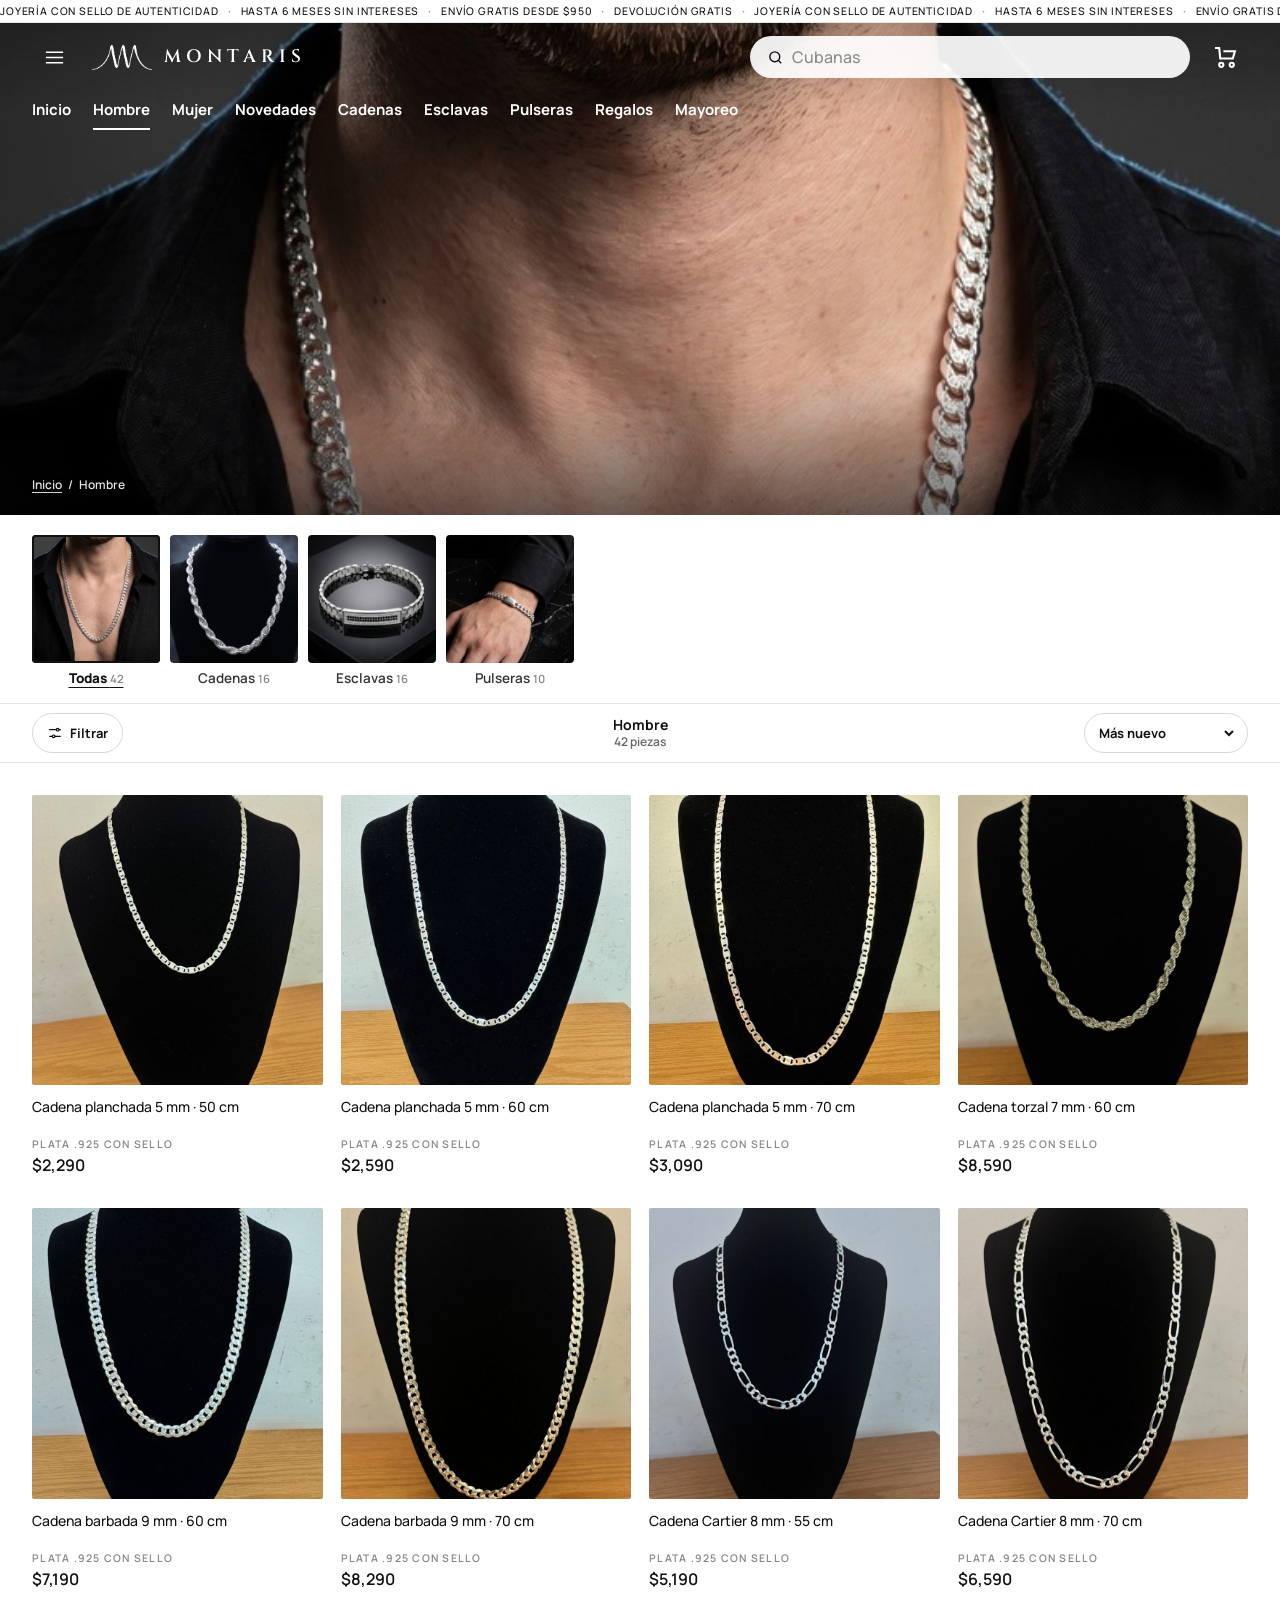
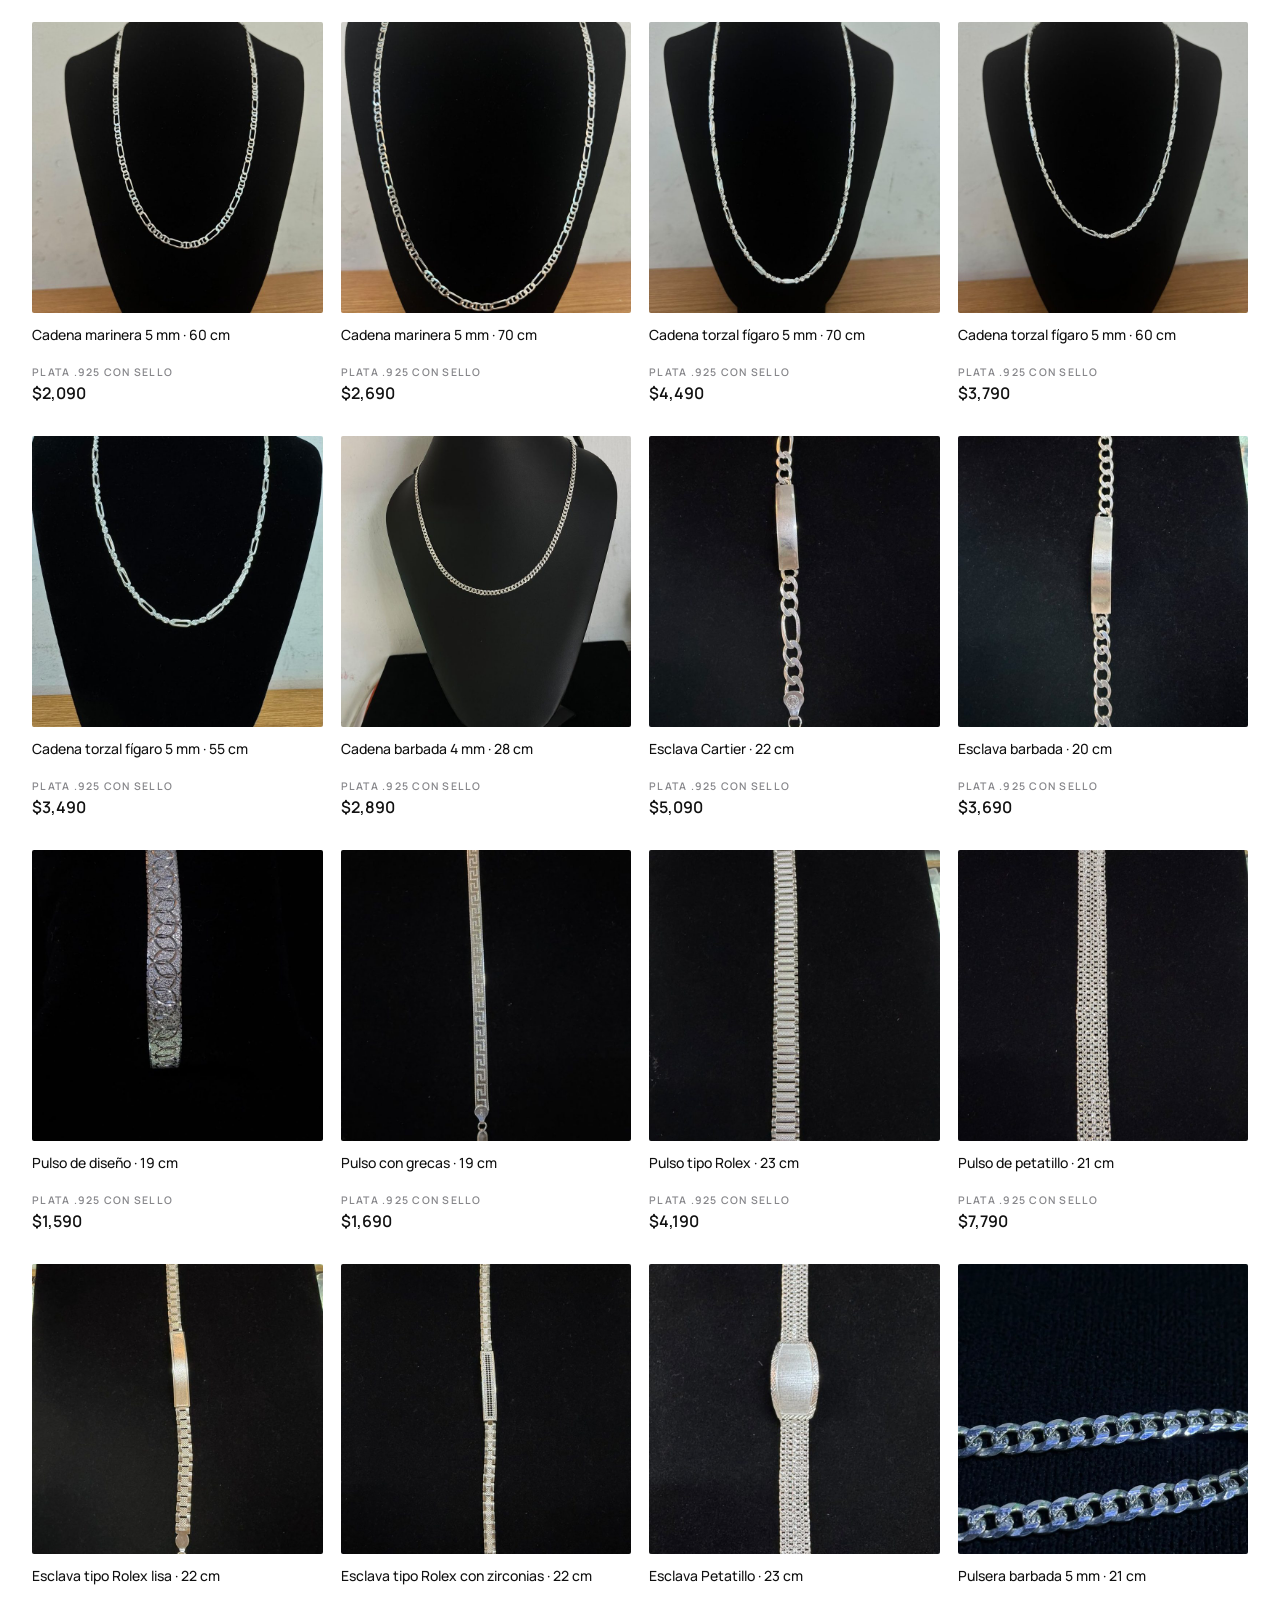
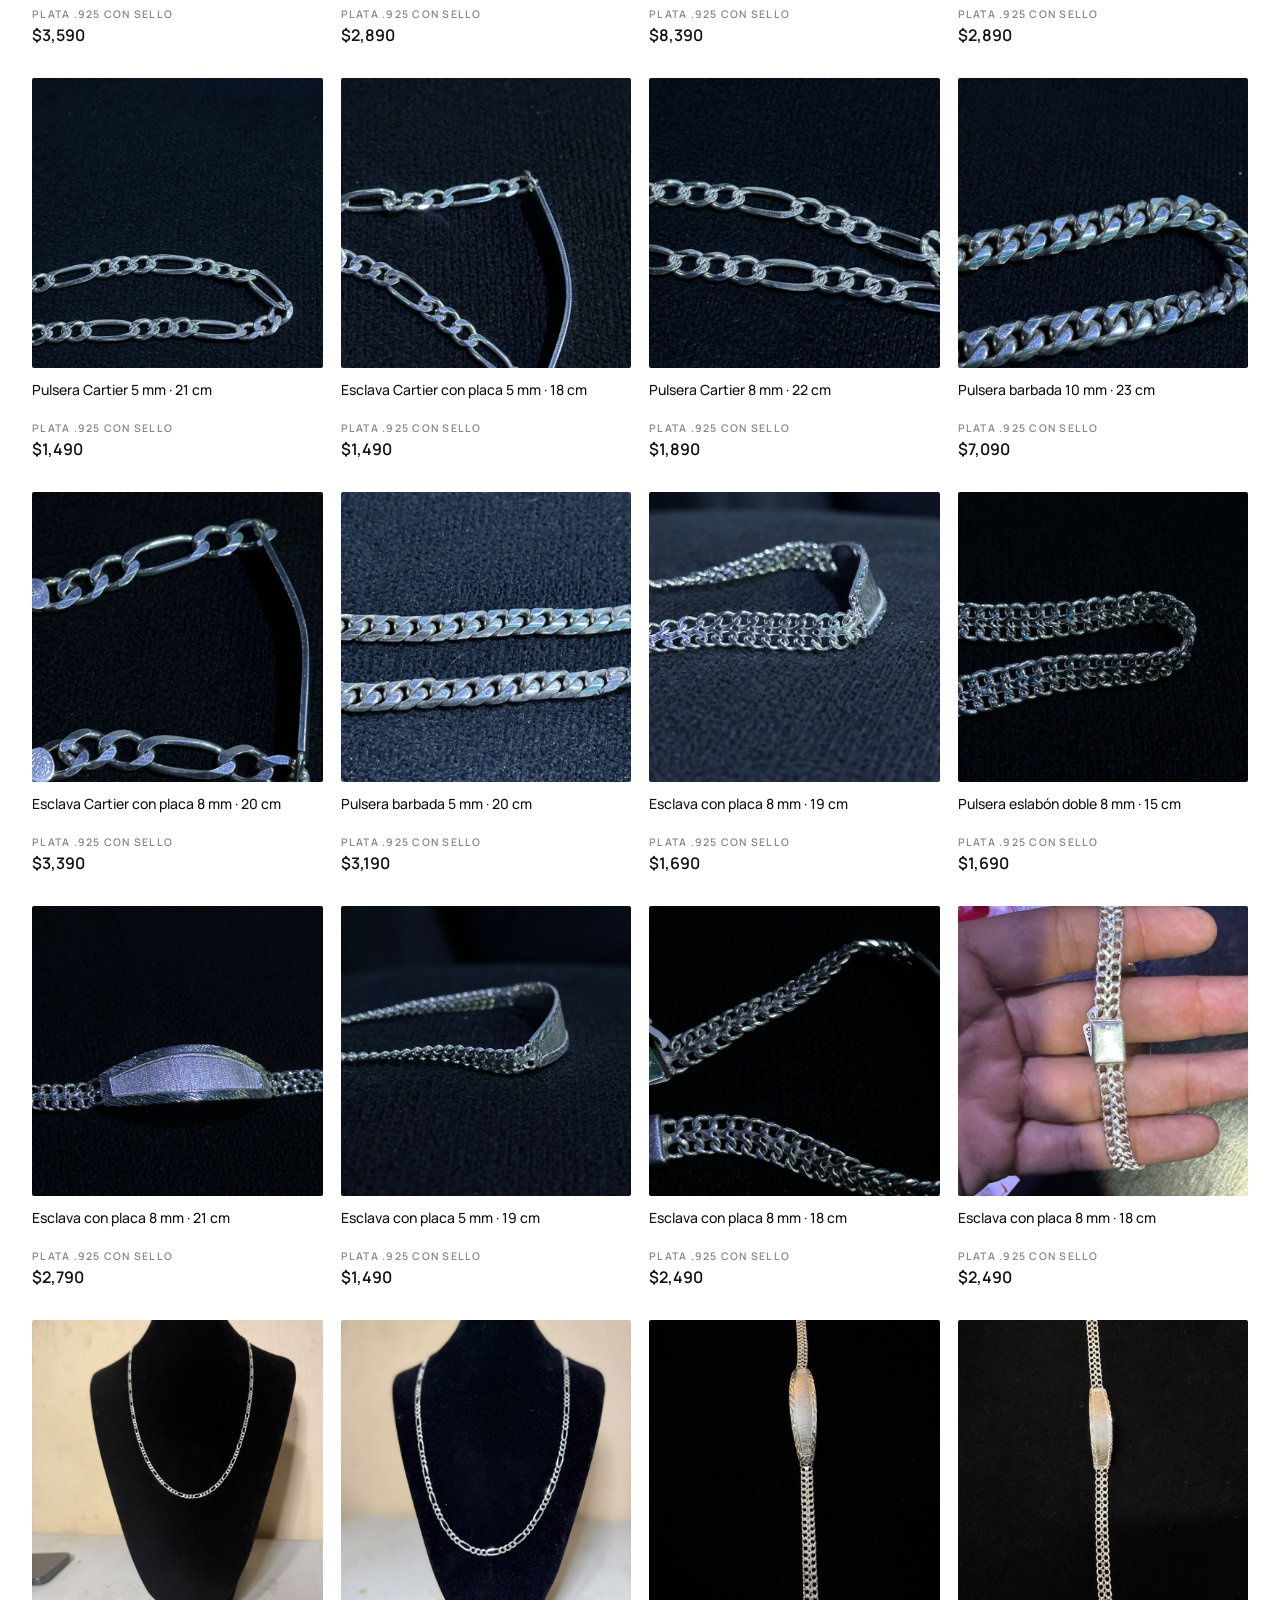
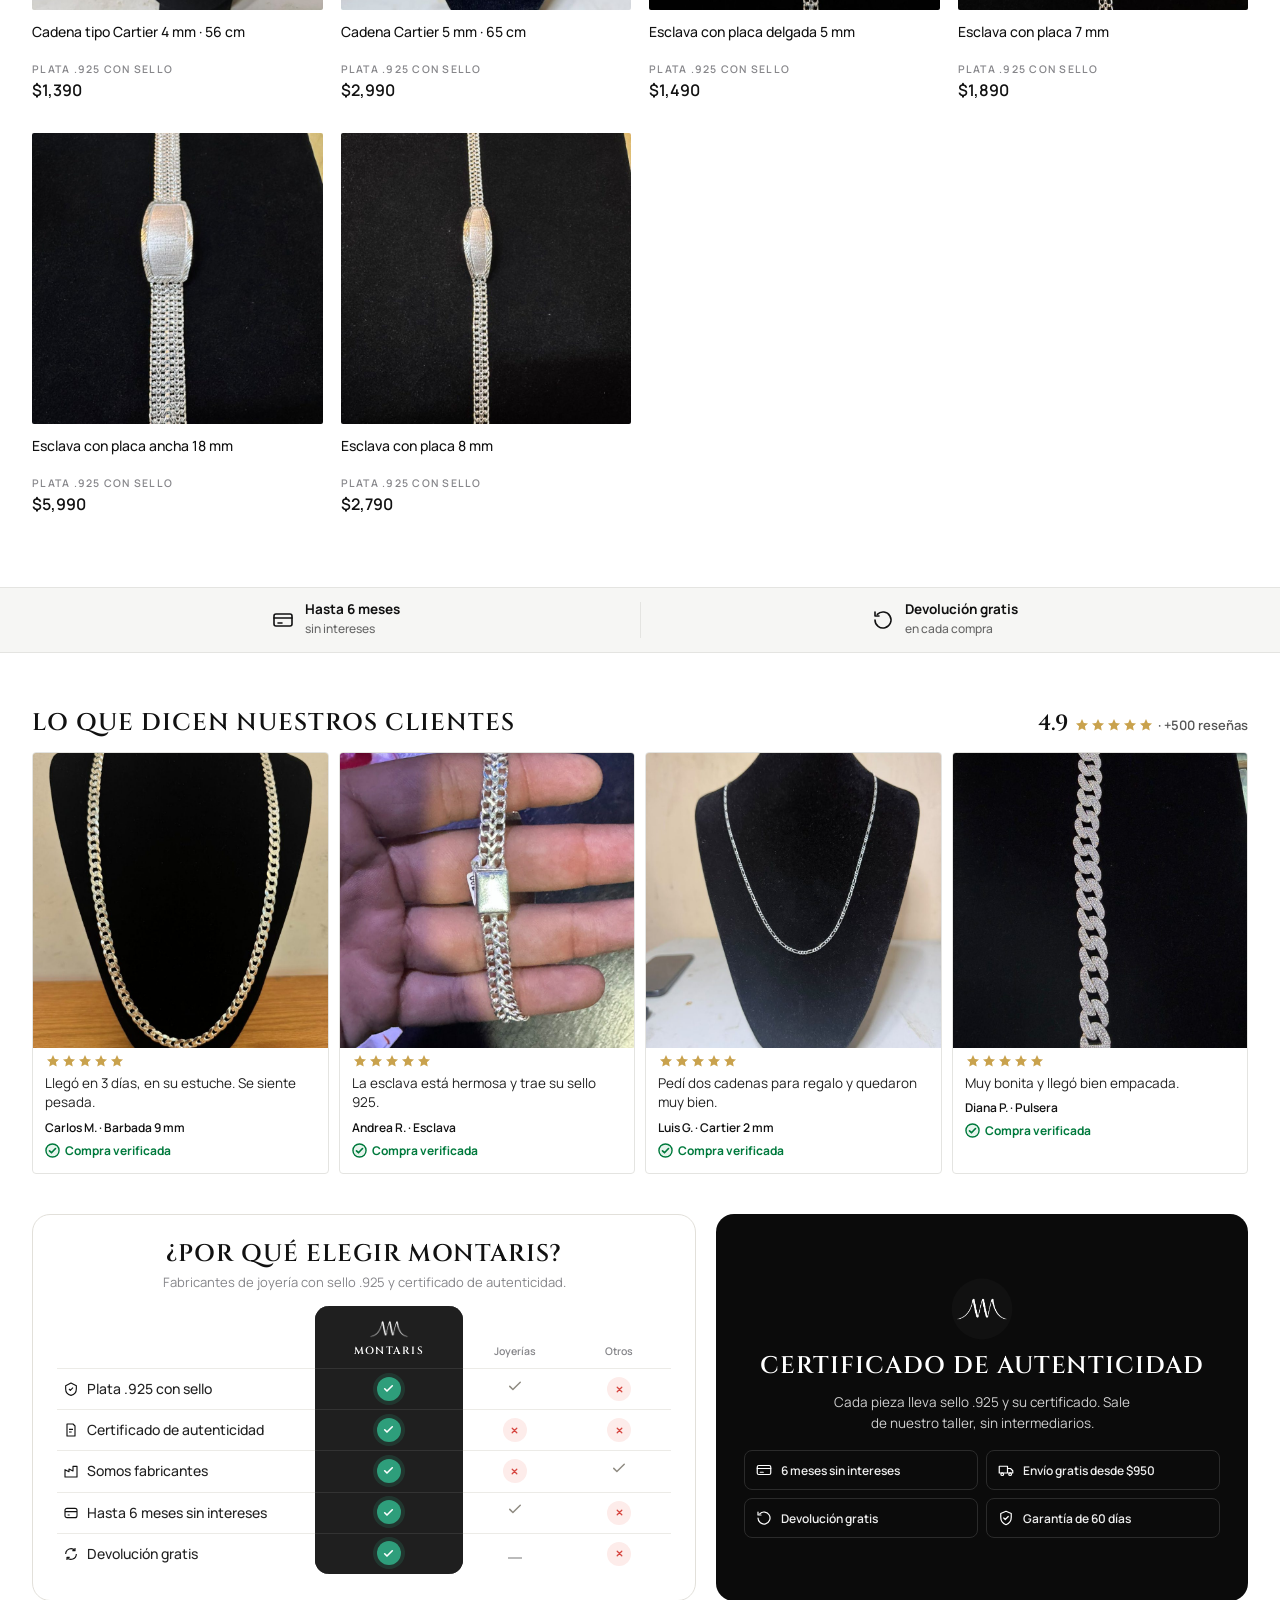
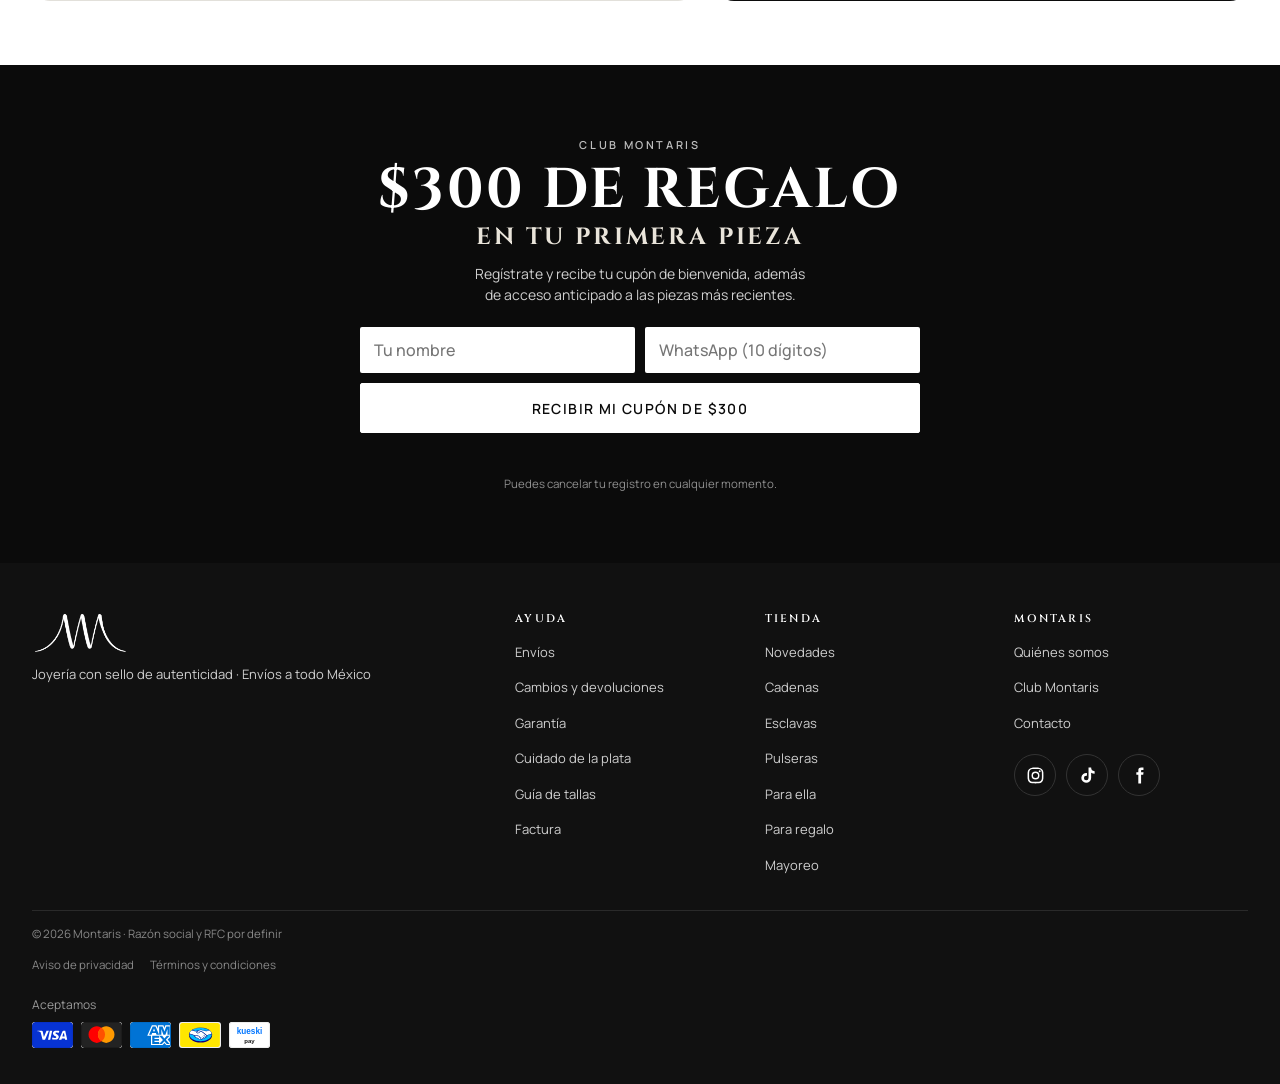
==== commit c0f2dade: "Precios aprobados en las 55 piezas: tarjetas, ficha, carrito, pago, orden por precio y 6 MSI Co-Auth" ====
--- a/coleccion.html
+++ b/coleccion.html
@@ -7,7 +7,7 @@
 <meta name="description" content="Joyería de plata .925 con sello. Cadenas, esclavas y pulseras con fotos reales de cada pieza.">
 <link rel="preconnect" href="https://fonts.googleapis.com">
 <link rel="stylesheet" href="https://fonts.googleapis.com/css2?family=Archivo:wdth,wght@112,700;125,800&family=Cinzel:wght@600;700&family=Manrope:wght@400;500;600;700;800&display=swap">
-<link rel="stylesheet" href="menu.css?v=1792809692">
+<link rel="stylesheet" href="menu.css?v=1792836899">
 <style>
 html,body{overflow-x:clip}body{touch-action:pan-y}
 
@@ -381,7 +381,7 @@
     <div class="tool-in">
       <button class="fbtn" type="button" id="fbtn" aria-haspopup="dialog" aria-controls="fs" aria-expanded="false"><svg viewBox="0 0 24 24"><path d="M4 7h10M18 7h2M4 17h4M12 17h8"/><circle cx="16" cy="7" r="2"/><circle cx="10" cy="17" r="2"/></svg>Filtrar<em id="fn">0</em></button>
       <h1 class="cnt"><b id="c-t">Colección</b><span id="cnt" role="status" aria-live="polite">0 piezas</span></h1>
-      <div class="ord"><select id="ord" aria-label="Ordenar"><option value="nuevo">Más nuevo</option><option value="larga">Más larga</option><option value="az">Nombre A–Z</option></select><svg viewBox="0 0 10 10"><path d="M1 3l4 4 4-4"/></svg></div>
+      <div class="ord"><select id="ord" aria-label="Ordenar"><option value="nuevo">Más nuevo</option><option value="larga">Más larga</option><option value="mayor">Precio: mayor a menor</option><option value="menor">Precio: menor a mayor</option><option value="az">Nombre A–Z</option></select><svg viewBox="0 0 10 10"><path d="M1 3l4 4 4-4"/></svg></div>
     </div>
     <div class="chips" id="chips" hidden></div>
   </div></div>
@@ -471,9 +471,9 @@
 
 <div class="toast" id="toast" role="status"></div>
 
-<script src="catalogo.js?v=1792809692"></script>
-<script src="bolsa.js?v=1792809692"></script>
-<script src="menu.js?v=1792809692"></script>
+<script src="catalogo.js?v=1792836899"></script>
+<script src="bolsa.js?v=1792836899"></script>
+<script src="menu.js?v=1792836899"></script>
 <script>
 (function(){
 const $=s=>document.querySelector(s);
@@ -533,7 +533,8 @@
 
 /* ---------- filtros ---------- */
 const num=v=>{const n=parseFloat(v);return isNaN(n)?null:n};
-const L=p=>num(p.largo), E=p=>num(p.eslabon);
+const L=p=>num(p.largo), E=p=>num(p.eslabon), PR=p=>typeof p.precio==='number'?p.precio:null;
+const fmt=n=>'$'+Math.round(n).toLocaleString('es-MX');
 const SING={cadenas:'Cadena',esclavas:'Esclava',pulseras:'Pulsera'};
 const G=[
   {k:'tipo',n:'Tipo',ops:null},
@@ -546,10 +547,15 @@
     {k:'h2',n:'Hasta 2 mm',f:p=>E(p)!==null&&E(p)<=2},
     {k:'3-5',n:'3–5 mm',f:p=>E(p)>2&&E(p)<=5},
     {k:'6-9',n:'6–9 mm',f:p=>E(p)>5&&E(p)<10},
-    {k:'10',n:'10 mm o más',f:p=>E(p)>=10}]}
+    {k:'10',n:'10 mm o más',f:p=>E(p)>=10}]},
+  {k:'precio',n:'Precio',ops:[
+    {k:'h2000',n:'Hasta $2,000',f:p=>PR(p)!==null&&PR(p)<=2000},
+    {k:'2-4',n:'$2,001–$4,000',f:p=>PR(p)>2000&&PR(p)<=4000},
+    {k:'4-6',n:'$4,001–$6,000',f:p=>PR(p)>4000&&PR(p)<=6000},
+    {k:'6',n:'Más de $6,000',f:p=>PR(p)>6000}]}
 ];
-const ORDS=[['nuevo','Más nuevo'],['larga','Más larga'],['az','Nombre A–Z']];
-const F={tipo:new Set,largo:new Set,ancho:new Set,peso:new Set};
+const ORDS=[['nuevo','Más nuevo'],['larga','Más larga'],['mayor','Precio: mayor a menor'],['menor','Precio: menor a mayor'],['az','Nombre A–Z']];
+const F={tipo:new Set,largo:new Set,ancho:new Set,precio:new Set,peso:new Set};
 let orden=ORDS.some(o=>o[0]===P.get('orden'))?P.get('orden'):'nuevo';
 $('#ord').value=orden;
 
@@ -574,6 +580,8 @@
   if(o==='pesada')a.sort((x,y)=>peso(y)-peso(x));
   else if(o==='ligera')a.sort((x,y)=>peso(x)-peso(y));
   else if(o==='larga')a.sort((x,y)=>(L(y)??-1)-(L(x)??-1)||peso(y)-peso(x));
+  else if(o==='mayor')a.sort((x,y)=>(PR(y)??-1)-(PR(x)??-1));
+  else if(o==='menor')a.sort((x,y)=>(PR(x)??1e9)-(PR(y)??1e9));
   else if(o==='az')a.sort((x,y)=>x.nombre.localeCompare(y.nombre,'es',{numeric:true}));
   else a.sort((x,y)=>((y.etiquetas||[]).includes('nuevo')-(x.etiquetas||[]).includes('nuevo'))||y.id-x.id);
   return a;
@@ -592,7 +600,7 @@
 
 const esc=s=>(s||'').replace(/[&<>"]/g,m=>({'&':'&amp;','<':'&lt;','>':'&gt;','"':'&quot;'}[m]));
 function card(p){
-  return `<article class="p" data-id="${p.id}"><div class="ph"><a class="pl" href="producto.html?id=${p.id}" tabindex="-1" aria-hidden="true"><img src="img/prod/${p.carpeta}/c.jpg" alt="${esc(p.nombre)}" loading="lazy" width="800" height="800"></a><button class="plus" type="button" aria-label="Agregar ${esc(p.nombre)} al carrito" data-id="${p.id}">+</button></div><h3><a href="producto.html?id=${p.id}">${esc(p.nombre)}</a></h3><span class="ley">Plata .925 con sello</span><span class="pr pc">Precio por confirmar</span></article>`;
+  return `<article class="p" data-id="${p.id}"><div class="ph"><a class="pl" href="producto.html?id=${p.id}" tabindex="-1" aria-hidden="true"><img src="img/prod/${p.carpeta}/c.jpg" alt="${esc(p.nombre)}" loading="lazy" width="800" height="800"></a><button class="plus" type="button" aria-label="Agregar ${esc(p.nombre)} al carrito" data-id="${p.id}">+</button></div><h3><a href="producto.html?id=${p.id}">${esc(p.nombre)}</a></h3><span class="ley">Plata .925 con sello</span>${PR(p)!==null?`<span class="pr">${fmt(PR(p))}</span>`:''}</article>`;
 }
 function vacio(){
   if(nActivos())return `<div class="vacio"><h2>Sin piezas con estos filtros</h2><p>Ajusta la selección para ver más piezas.</p><button type="button" data-limpiar>Limpiar filtros</button></div>`;
@@ -619,7 +627,6 @@
     h+=`<details class="fg" data-g="${g.k}" ${abiertos.has(g.k)?'':'open'}><summary><span>${g.n}${F[g.k].size?`<i>(${F[g.k].size})</i>`:''}</span><svg viewBox="0 0 10 10"><path d="M1 3l4 4 4-4"/></svg></summary><div class="ops">`+
       ops.map(o=>{const n=sub.filter(o.f).length,on=F[g.k].has(o.k);return `<button class="op" type="button" data-g="${g.k}" data-o="${o.k}" aria-pressed="${on}" ${!n&&!on?'disabled':''}>${esc(o.n)} <small>${n}</small></button>`}).join('')+'</div></details>';
   });
-  h+=`<details class="fg" data-g="precio" ${abiertos.has('precio')?'':'open'}><summary>Precio<svg viewBox="0 0 10 10"><path d="M1 3l4 4 4-4"/></svg></summary><div class="ops"><button class="op" type="button" disabled>Por rango de precio</button></div><p class="nota">Disponible cuando haya precios.</p></details>`;
   $('#fs-b').innerHTML=h;
 }
 function pinta(){
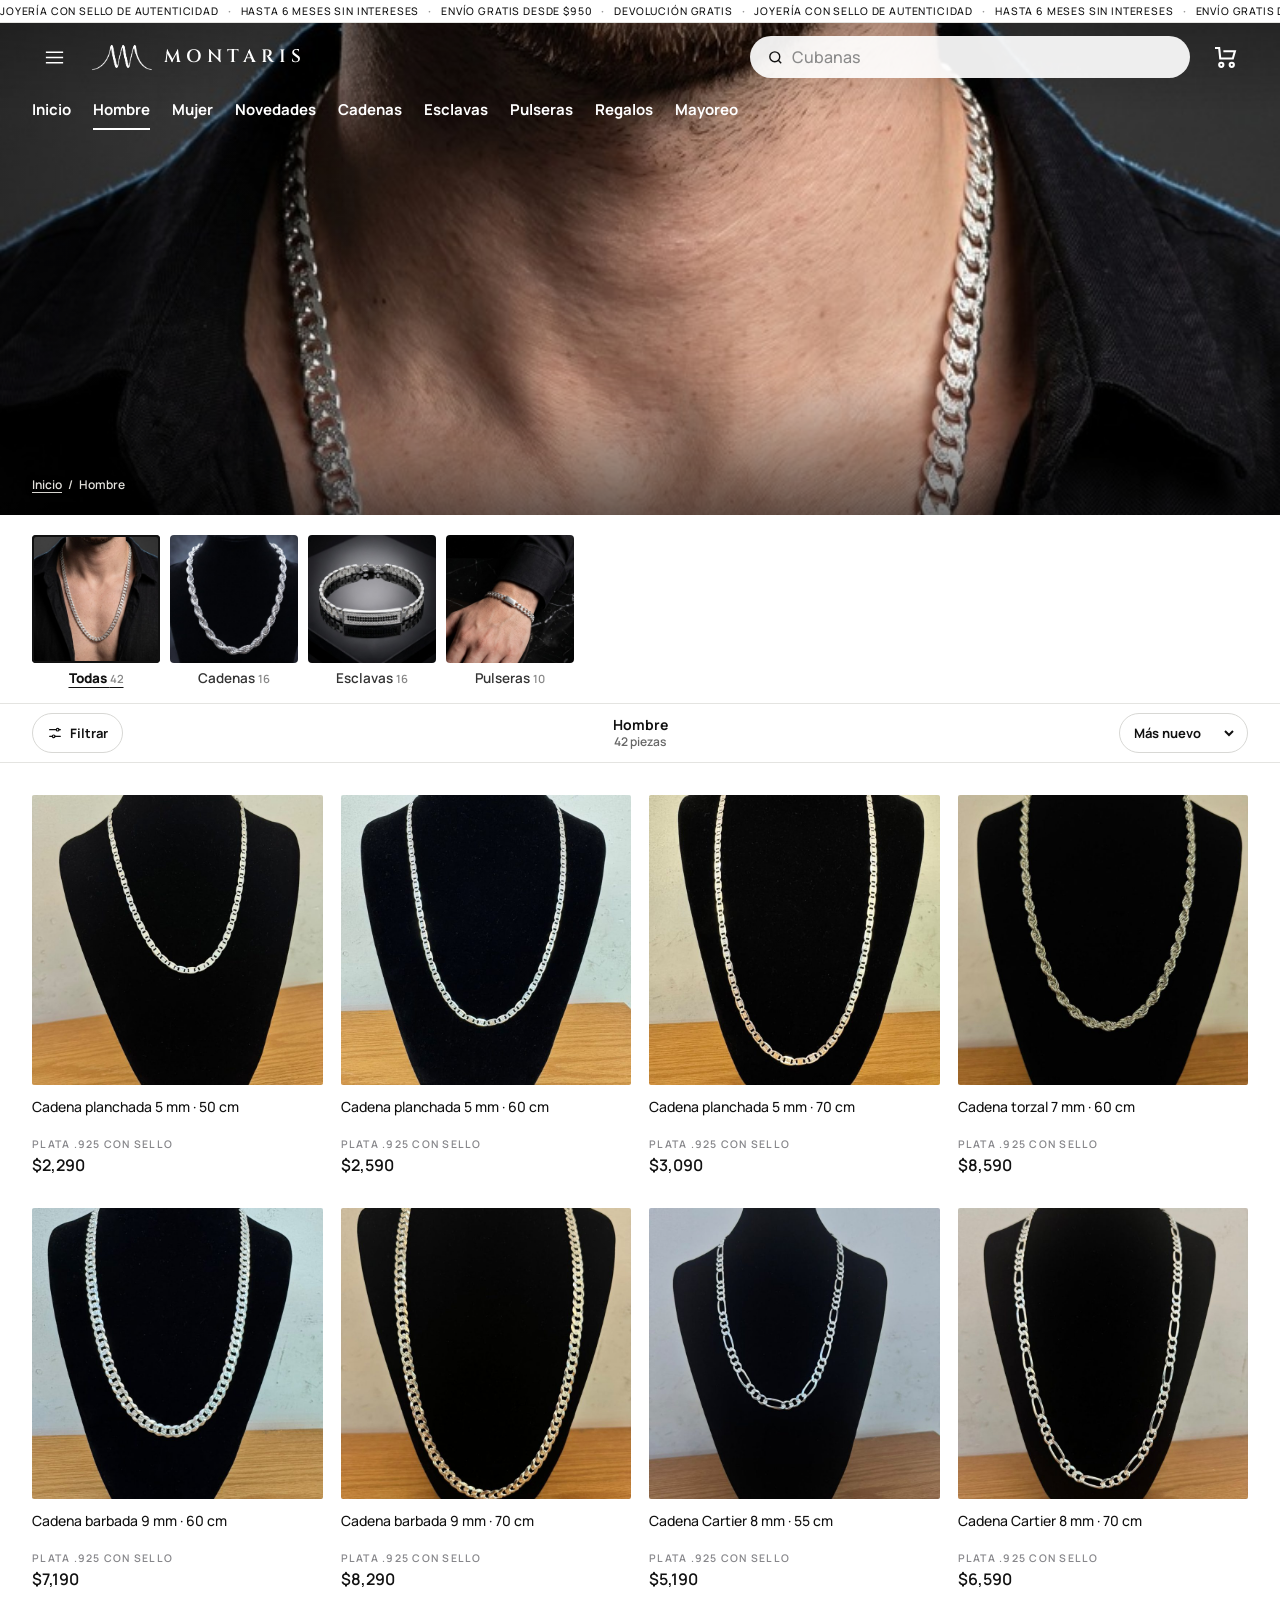
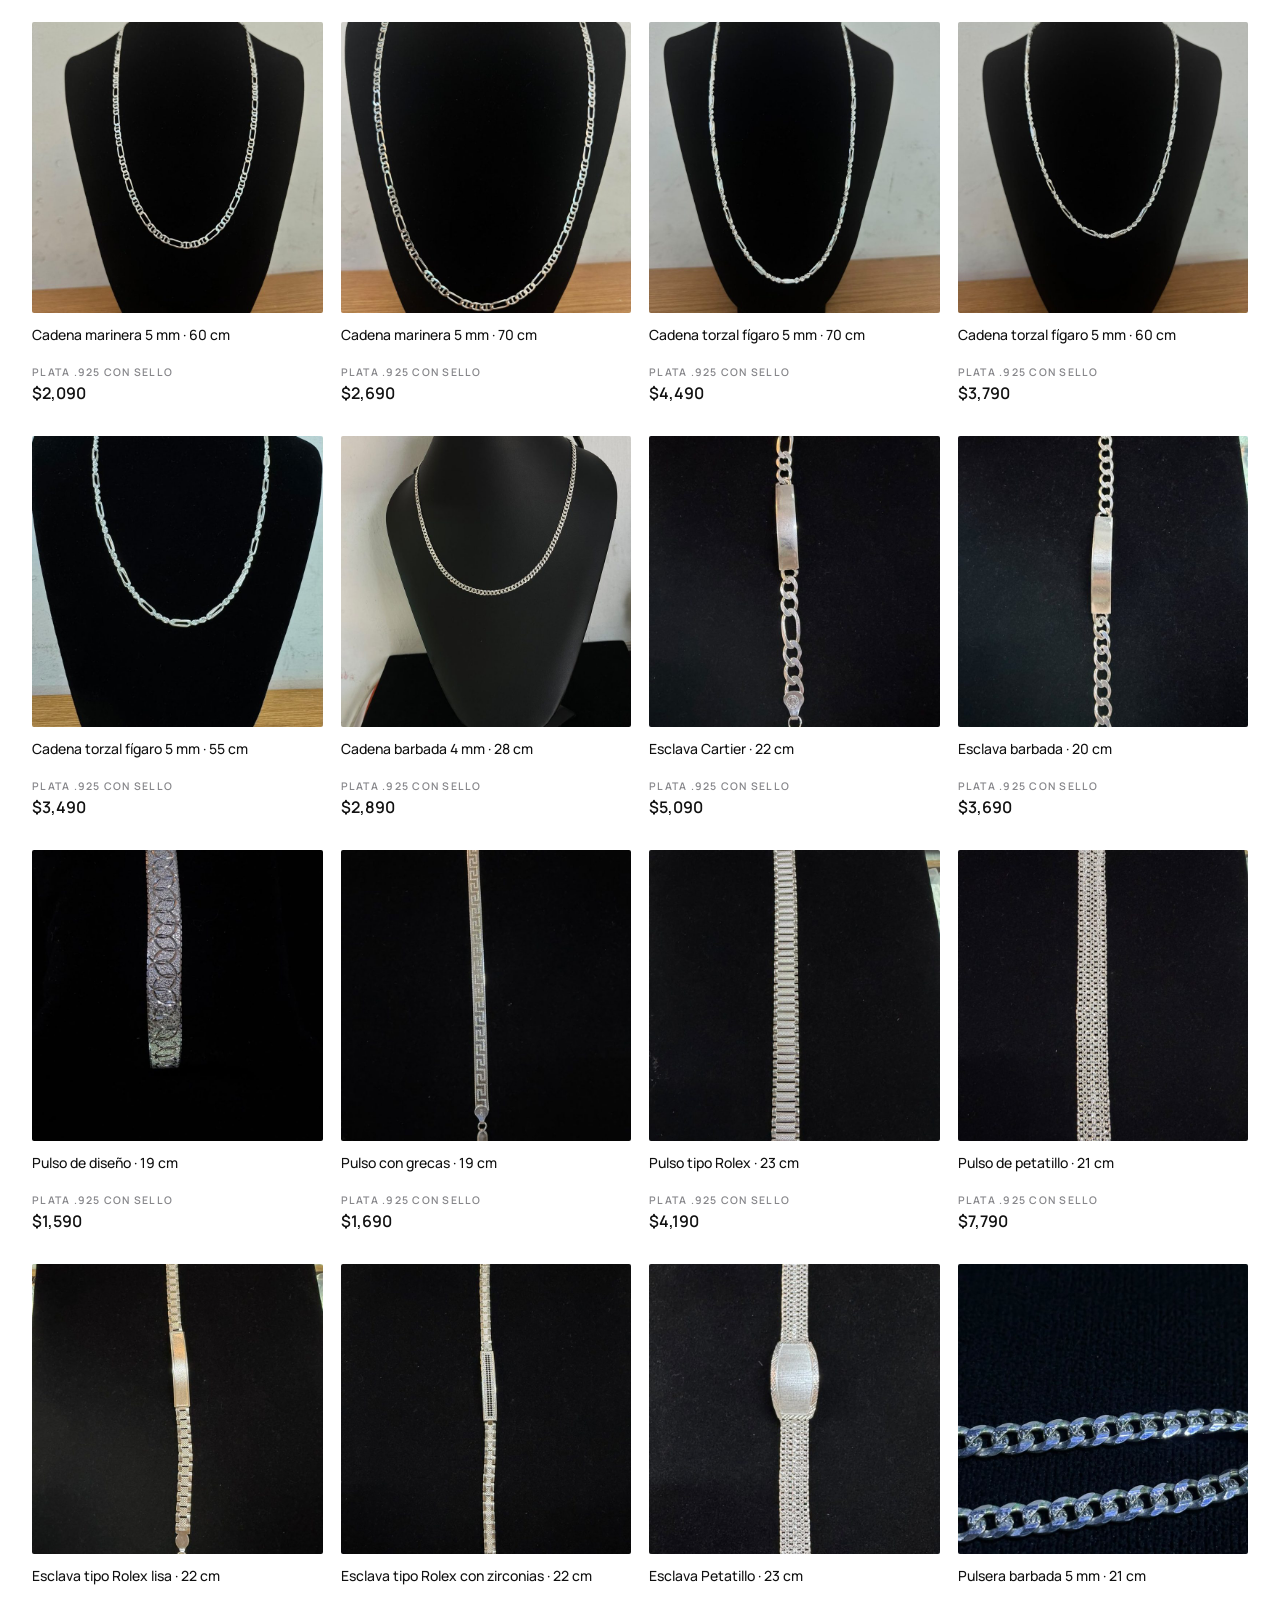
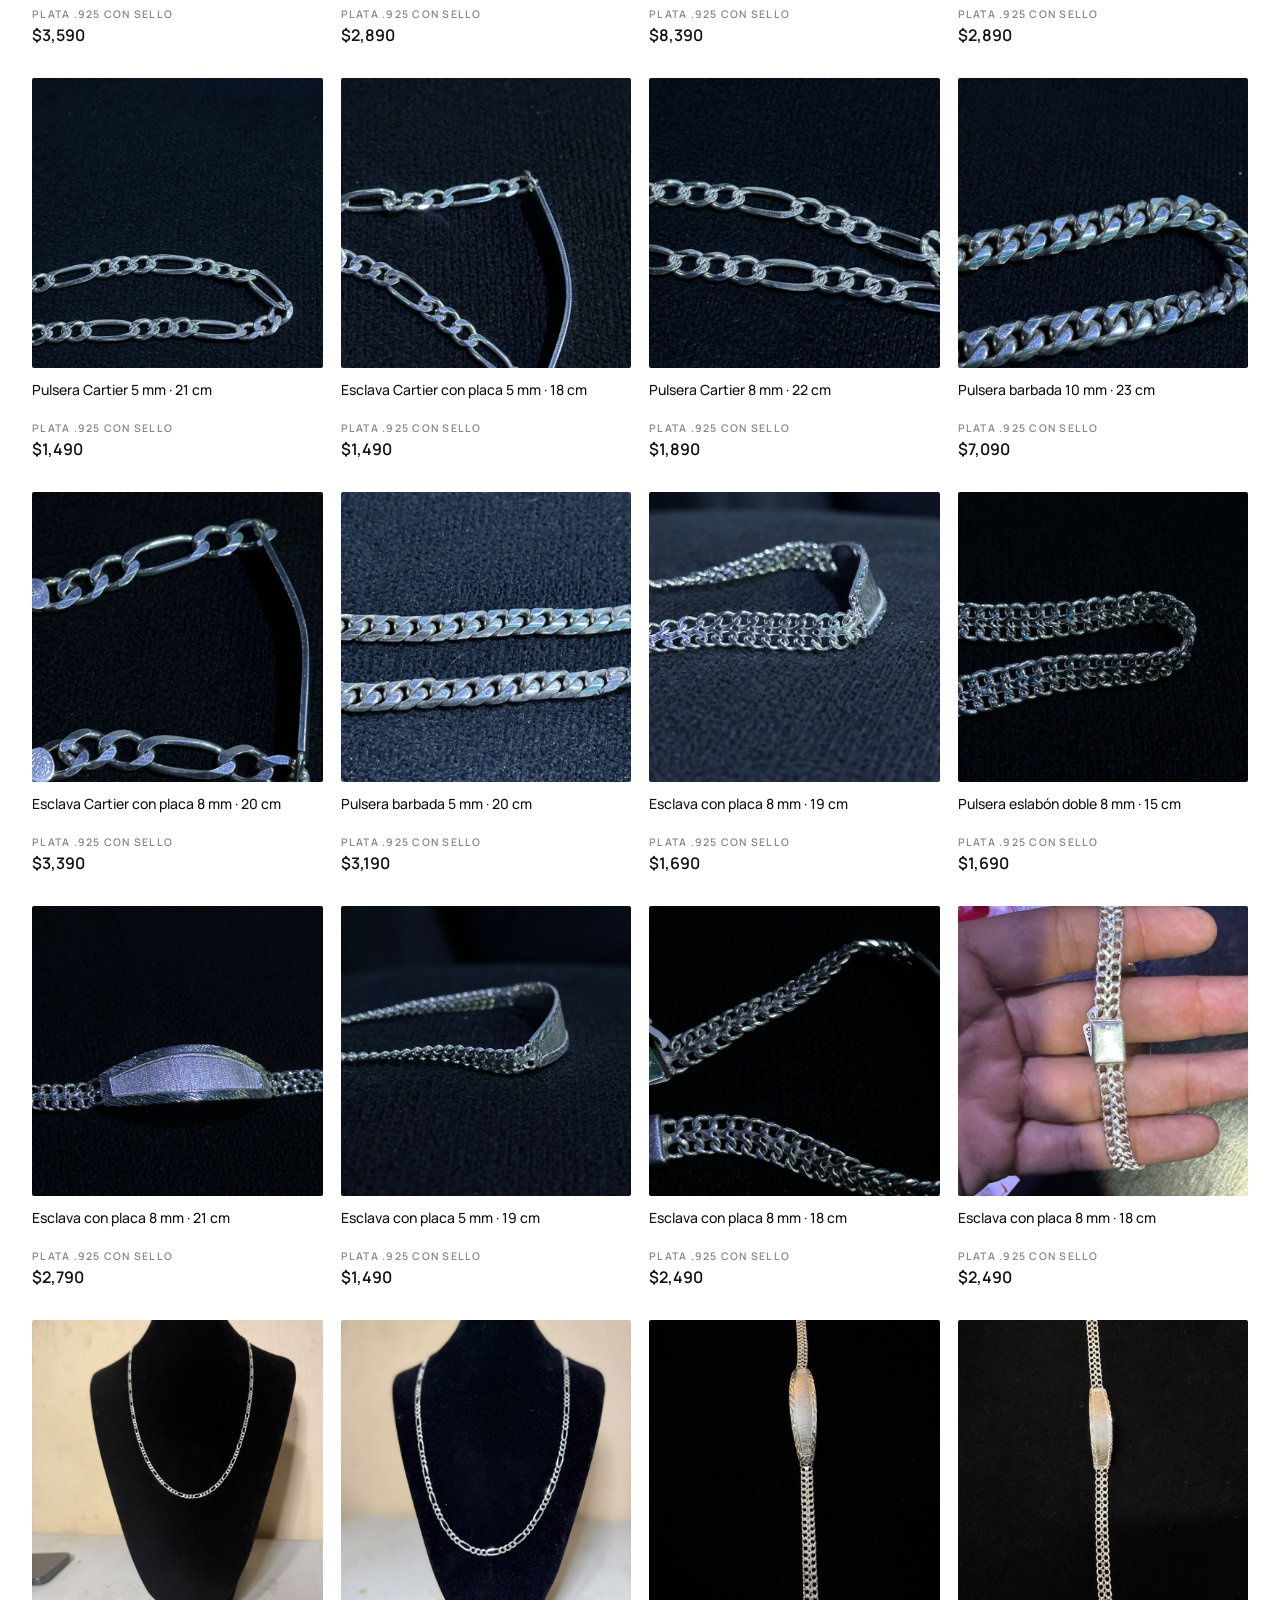
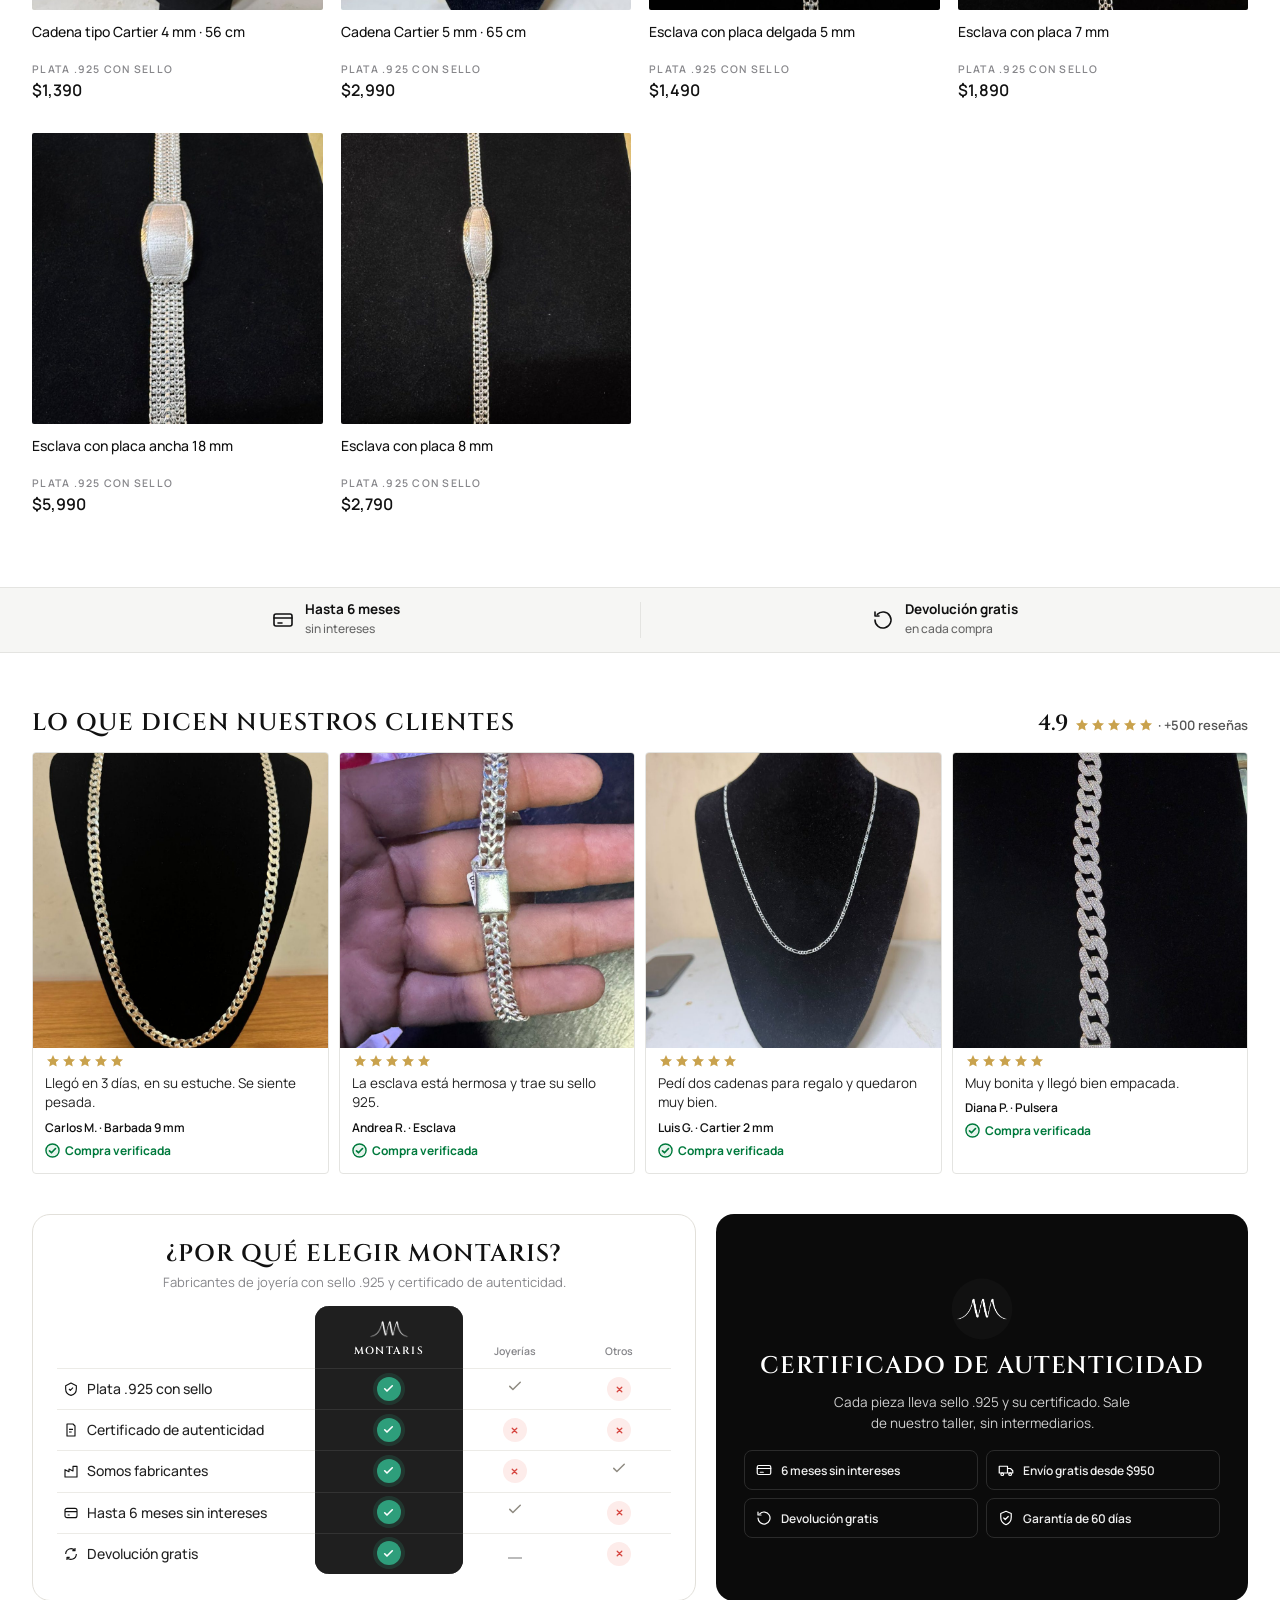
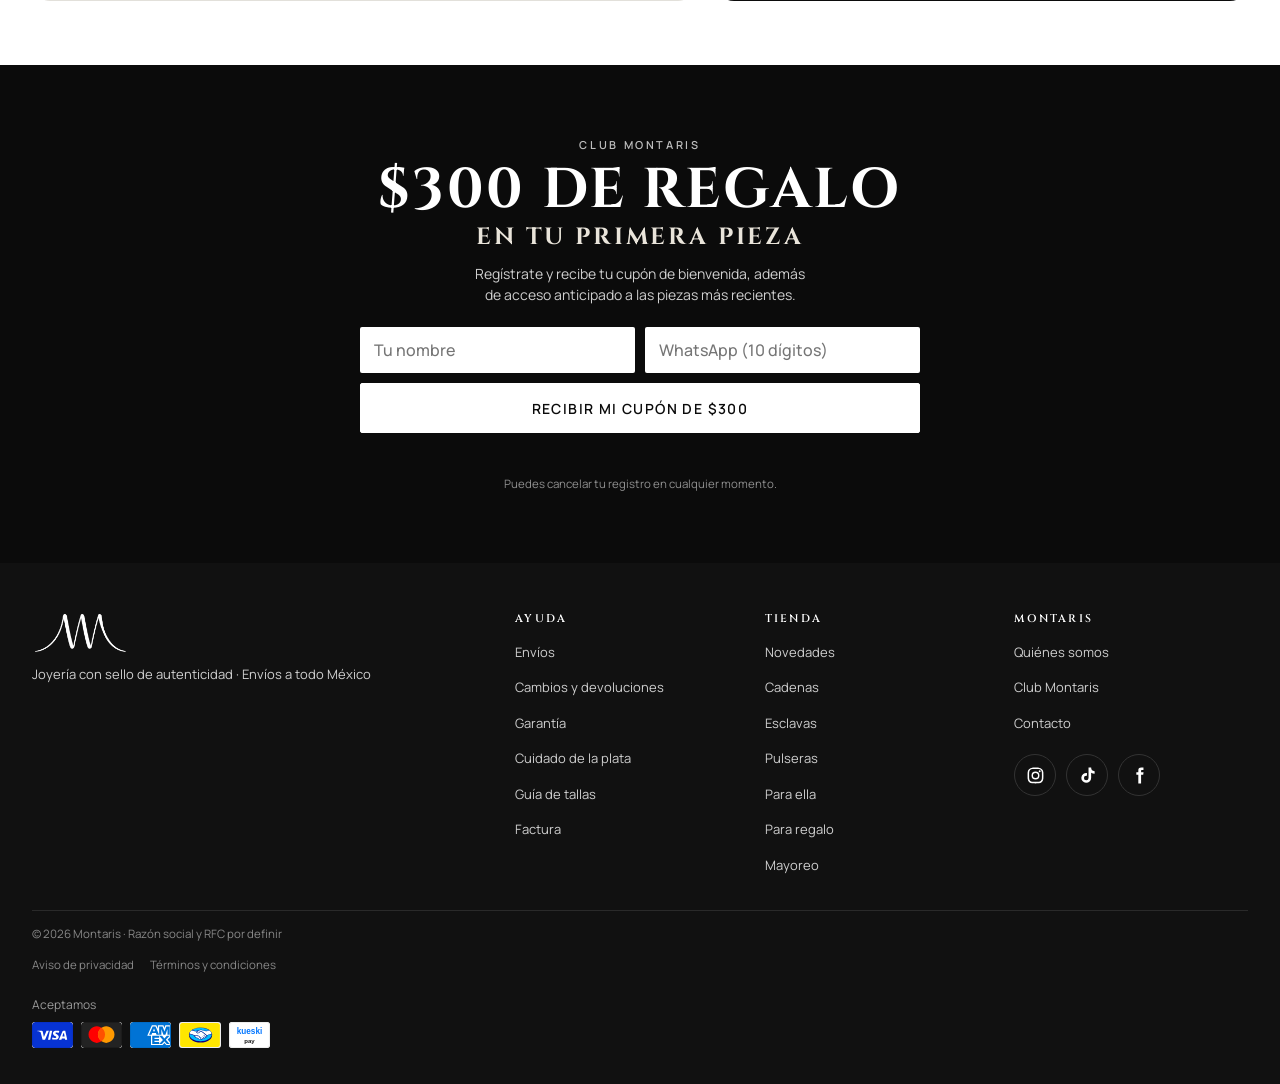
==== commit 76f0bd0e: "Ordenar: etiquetas cortas Mayor precio / Menor precio Co-Authored-By: Claude Opus 5.5 <noreply@anthr" ====
--- a/coleccion.html
+++ b/coleccion.html
@@ -7,7 +7,7 @@
 <meta name="description" content="Joyería de plata .925 con sello. Cadenas, esclavas y pulseras con fotos reales de cada pieza.">
 <link rel="preconnect" href="https://fonts.googleapis.com">
 <link rel="stylesheet" href="https://fonts.googleapis.com/css2?family=Archivo:wdth,wght@112,700;125,800&family=Cinzel:wght@600;700&family=Manrope:wght@400;500;600;700;800&display=swap">
-<link rel="stylesheet" href="menu.css?v=1792836899">
+<link rel="stylesheet" href="menu.css?v=1792836996">
 <style>
 html,body{overflow-x:clip}body{touch-action:pan-y}
 
@@ -381,7 +381,7 @@
     <div class="tool-in">
       <button class="fbtn" type="button" id="fbtn" aria-haspopup="dialog" aria-controls="fs" aria-expanded="false"><svg viewBox="0 0 24 24"><path d="M4 7h10M18 7h2M4 17h4M12 17h8"/><circle cx="16" cy="7" r="2"/><circle cx="10" cy="17" r="2"/></svg>Filtrar<em id="fn">0</em></button>
       <h1 class="cnt"><b id="c-t">Colección</b><span id="cnt" role="status" aria-live="polite">0 piezas</span></h1>
-      <div class="ord"><select id="ord" aria-label="Ordenar"><option value="nuevo">Más nuevo</option><option value="larga">Más larga</option><option value="mayor">Precio: mayor a menor</option><option value="menor">Precio: menor a mayor</option><option value="az">Nombre A–Z</option></select><svg viewBox="0 0 10 10"><path d="M1 3l4 4 4-4"/></svg></div>
+      <div class="ord"><select id="ord" aria-label="Ordenar"><option value="nuevo">Más nuevo</option><option value="larga">Más larga</option><option value="mayor">Mayor precio</option><option value="menor">Menor precio</option><option value="az">Nombre A–Z</option></select><svg viewBox="0 0 10 10"><path d="M1 3l4 4 4-4"/></svg></div>
     </div>
     <div class="chips" id="chips" hidden></div>
   </div></div>
@@ -471,9 +471,9 @@
 
 <div class="toast" id="toast" role="status"></div>
 
-<script src="catalogo.js?v=1792836899"></script>
-<script src="bolsa.js?v=1792836899"></script>
-<script src="menu.js?v=1792836899"></script>
+<script src="catalogo.js?v=1792836996"></script>
+<script src="bolsa.js?v=1792836996"></script>
+<script src="menu.js?v=1792836996"></script>
 <script>
 (function(){
 const $=s=>document.querySelector(s);
@@ -554,7 +554,7 @@
     {k:'4-6',n:'$4,001–$6,000',f:p=>PR(p)>4000&&PR(p)<=6000},
     {k:'6',n:'Más de $6,000',f:p=>PR(p)>6000}]}
 ];
-const ORDS=[['nuevo','Más nuevo'],['larga','Más larga'],['mayor','Precio: mayor a menor'],['menor','Precio: menor a mayor'],['az','Nombre A–Z']];
+const ORDS=[['nuevo','Más nuevo'],['larga','Más larga'],['mayor','Mayor precio'],['menor','Menor precio'],['az','Nombre A–Z']];
 const F={tipo:new Set,largo:new Set,ancho:new Set,precio:new Set,peso:new Set};
 let orden=ORDS.some(o=>o[0]===P.get('orden'))?P.get('orden'):'nuevo';
 $('#ord').value=orden;
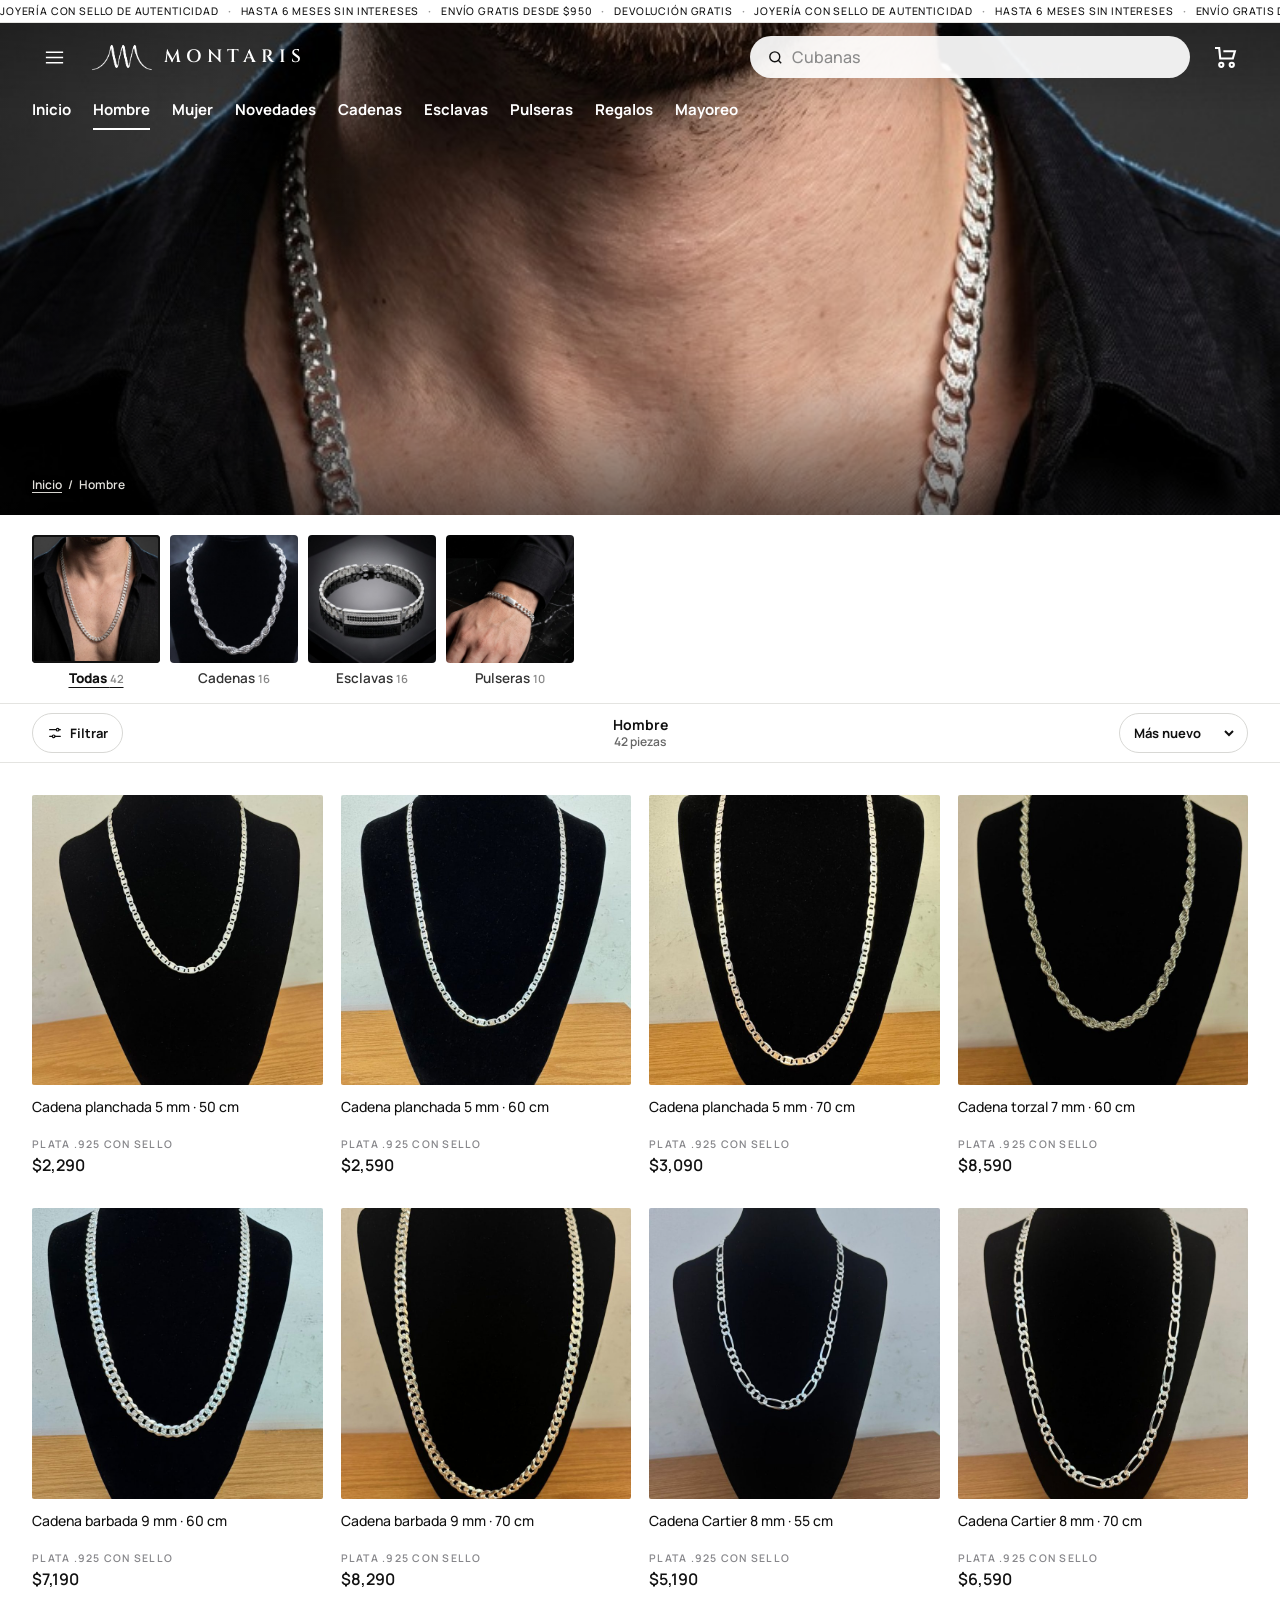
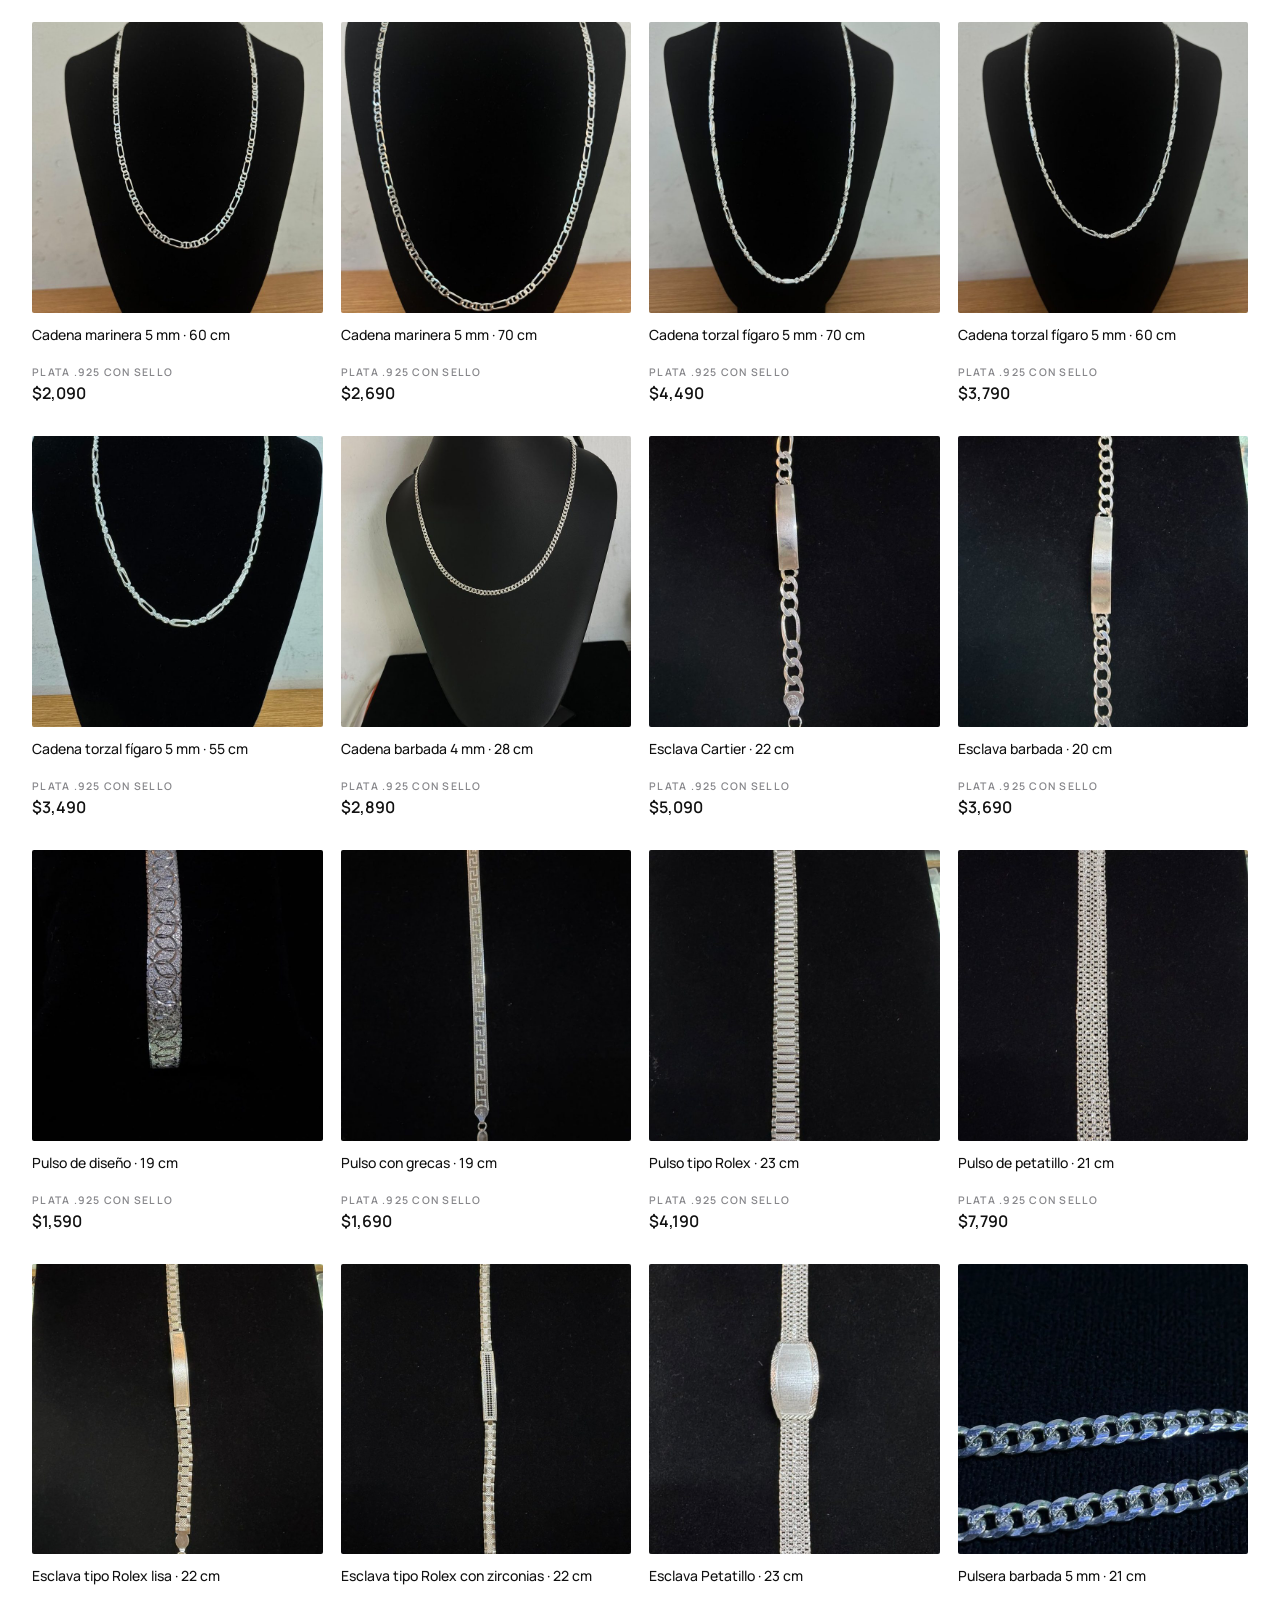
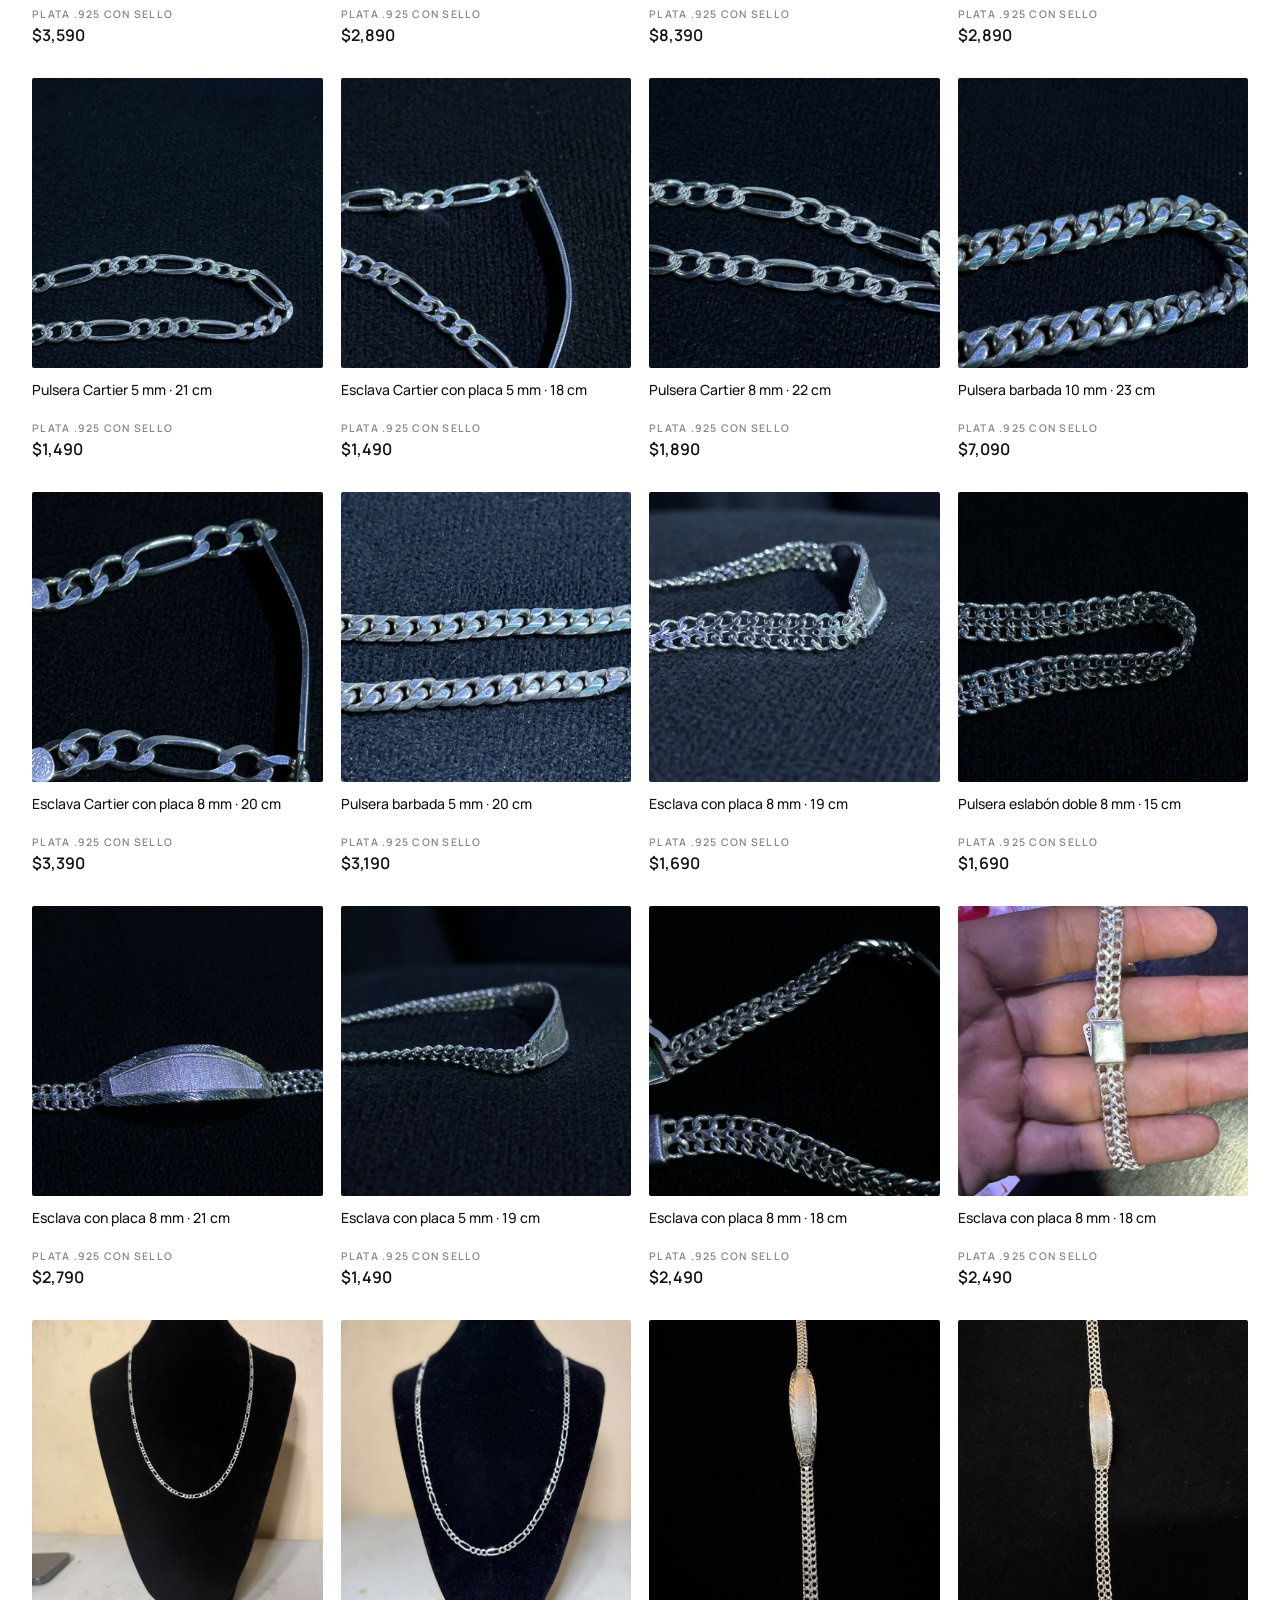
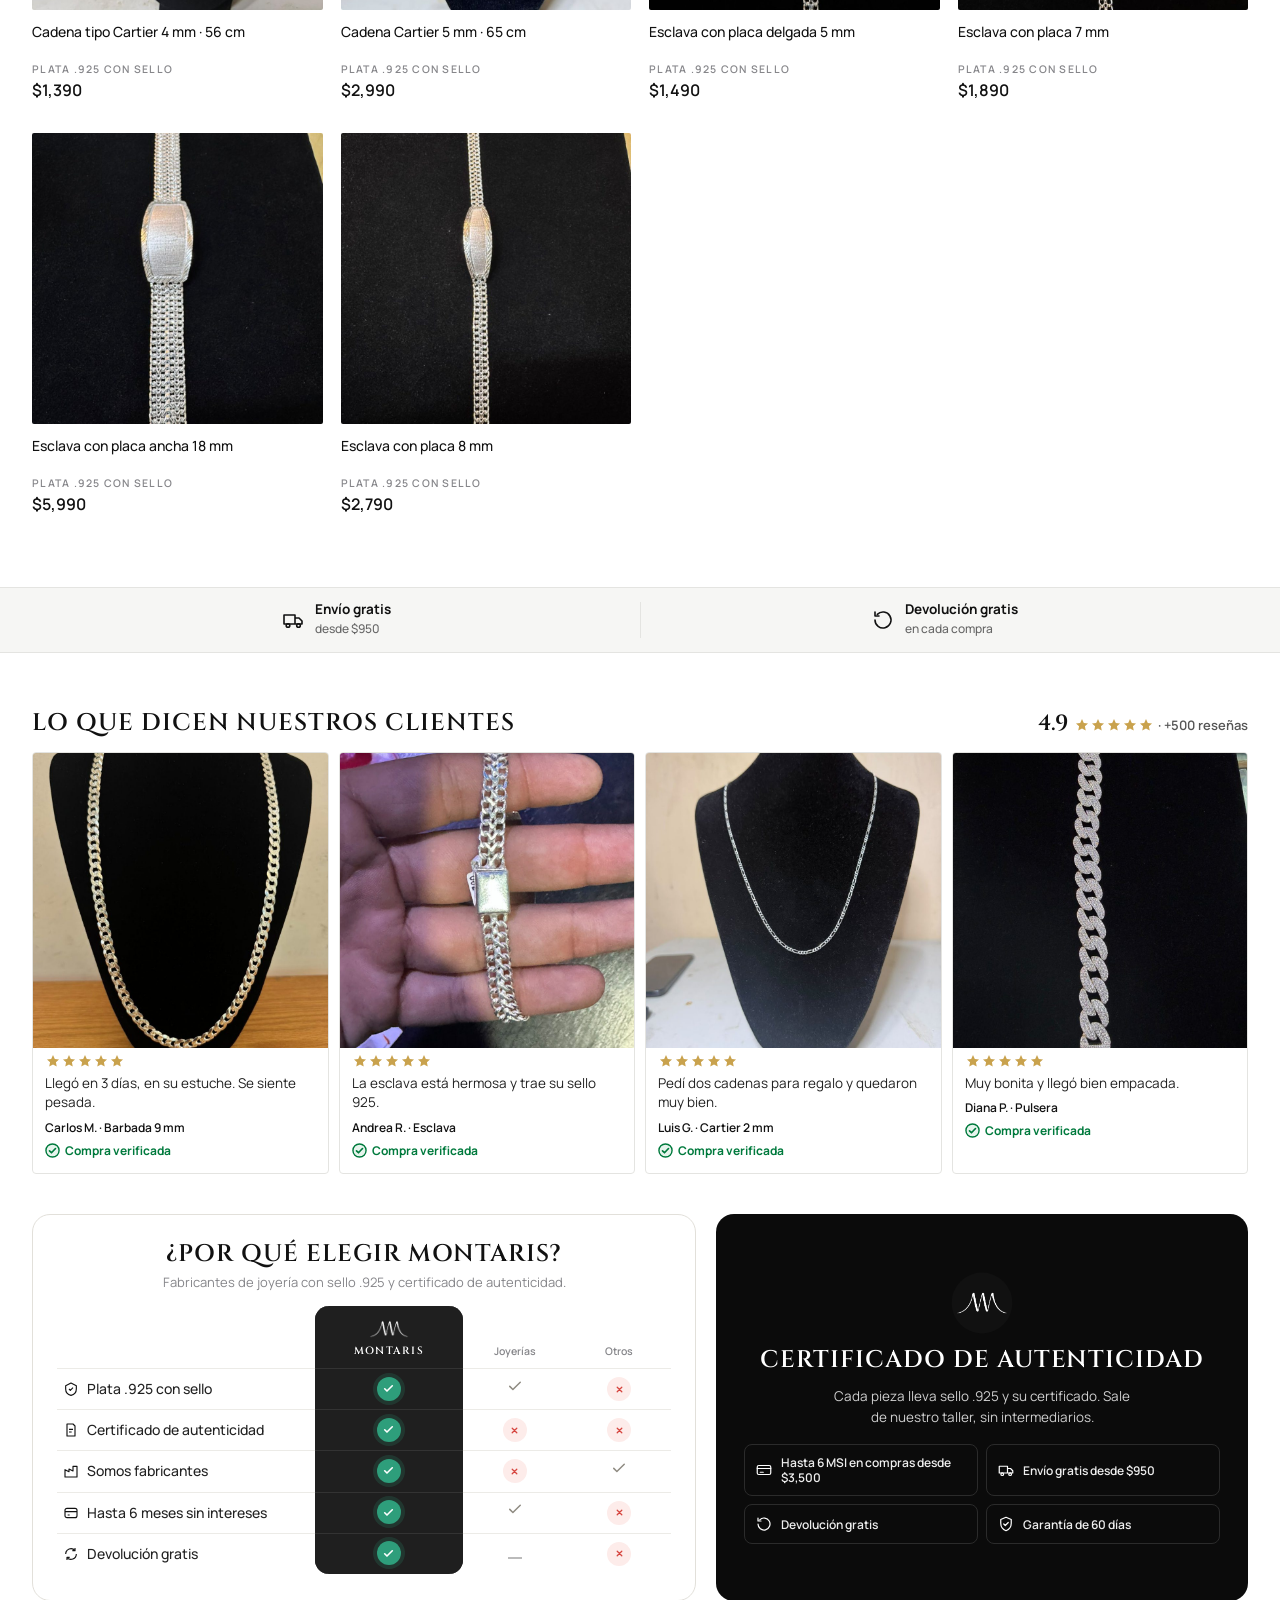
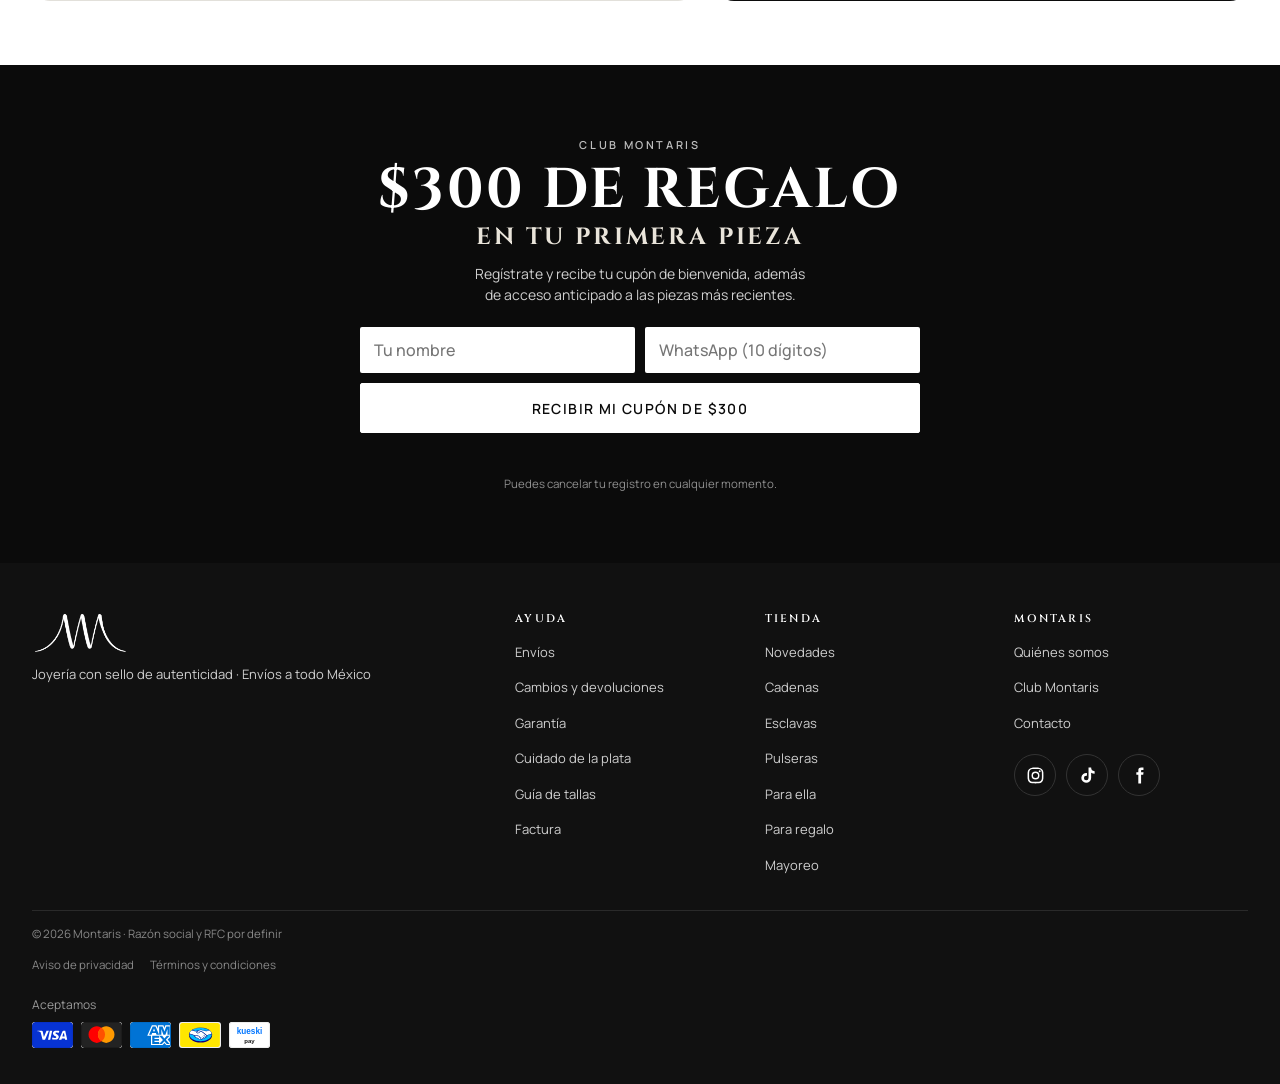
==== commit ad89eaa1: "MSI por monto: 6 meses desde $3,500, 3 meses desde $1,500, sin meses abajo de $1,500 Co-Authored-By:" ====
--- a/coleccion.html
+++ b/coleccion.html
@@ -7,7 +7,7 @@
 <meta name="description" content="Joyería de plata .925 con sello. Cadenas, esclavas y pulseras con fotos reales de cada pieza.">
 <link rel="preconnect" href="https://fonts.googleapis.com">
 <link rel="stylesheet" href="https://fonts.googleapis.com/css2?family=Archivo:wdth,wght@112,700;125,800&family=Cinzel:wght@600;700&family=Manrope:wght@400;500;600;700;800&display=swap">
-<link rel="stylesheet" href="menu.css?v=1792836996">
+<link rel="stylesheet" href="menu.css?v=1792885309">
 <style>
 html,body{overflow-x:clip}body{touch-action:pan-y}
 
@@ -425,7 +425,7 @@
         <h2>Certificado de autenticidad</h2>
         <p>Cada pieza lleva sello .925 y su certificado. Sale de nuestro taller, sin intermediarios.</p>
         <ul>
-          <li><svg viewBox="0 0 24 24"><rect x="3" y="6" width="18" height="12" rx="2"/><path d="M3 10h18M7 15h4"/></svg>6 meses sin intereses</li>
+          <li><svg viewBox="0 0 24 24"><rect x="3" y="6" width="18" height="12" rx="2"/><path d="M3 10h18M7 15h4"/></svg>Hasta 6 MSI en compras desde $3,500</li>
           <li><svg viewBox="0 0 24 24"><path d="M3 7h11v9H3zM14 10h4l3 3v3h-7"/><circle cx="7" cy="17.5" r="1.8"/><circle cx="17.5" cy="17.5" r="1.8"/></svg>Envío gratis desde $950</li>
           <li><svg viewBox="0 0 24 24"><path d="M4 12a8 8 0 1 0 2.3-5.6"/><path d="M4 4v4h4"/></svg>Devolución gratis</li>
           <li><svg viewBox="0 0 24 24"><path d="M12 3l7 3v5c0 4.5-3 8.3-7 10-4-1.7-7-5.5-7-10V6z"/><path d="M9 12l2 2 4-4"/></svg>Garantía de 60 días</li>
@@ -471,9 +471,9 @@
 
 <div class="toast" id="toast" role="status"></div>
 
-<script src="catalogo.js?v=1792836996"></script>
-<script src="bolsa.js?v=1792836996"></script>
-<script src="menu.js?v=1792836996"></script>
+<script src="catalogo.js?v=1792885309"></script>
+<script src="bolsa.js?v=1792885309"></script>
+<script src="menu.js?v=1792885309"></script>
 <script>
 (function(){
 const $=s=>document.querySelector(s);
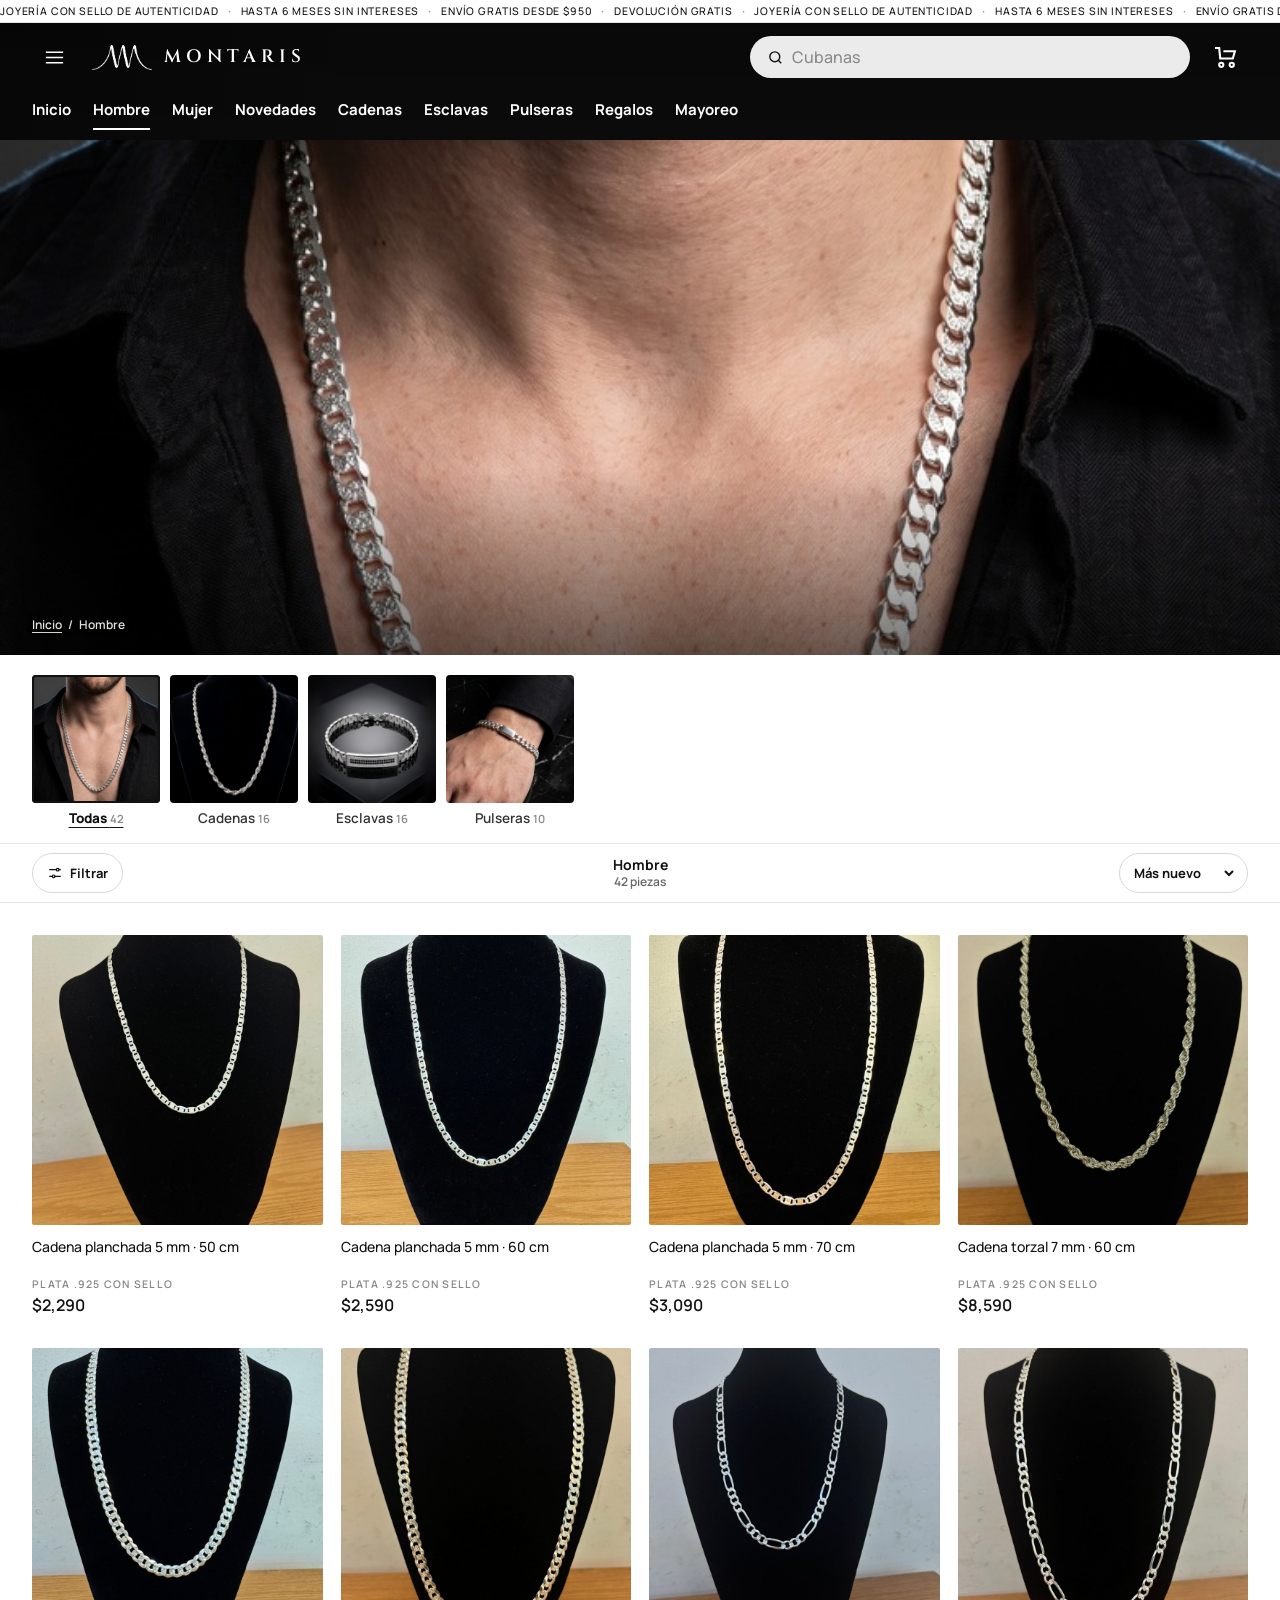
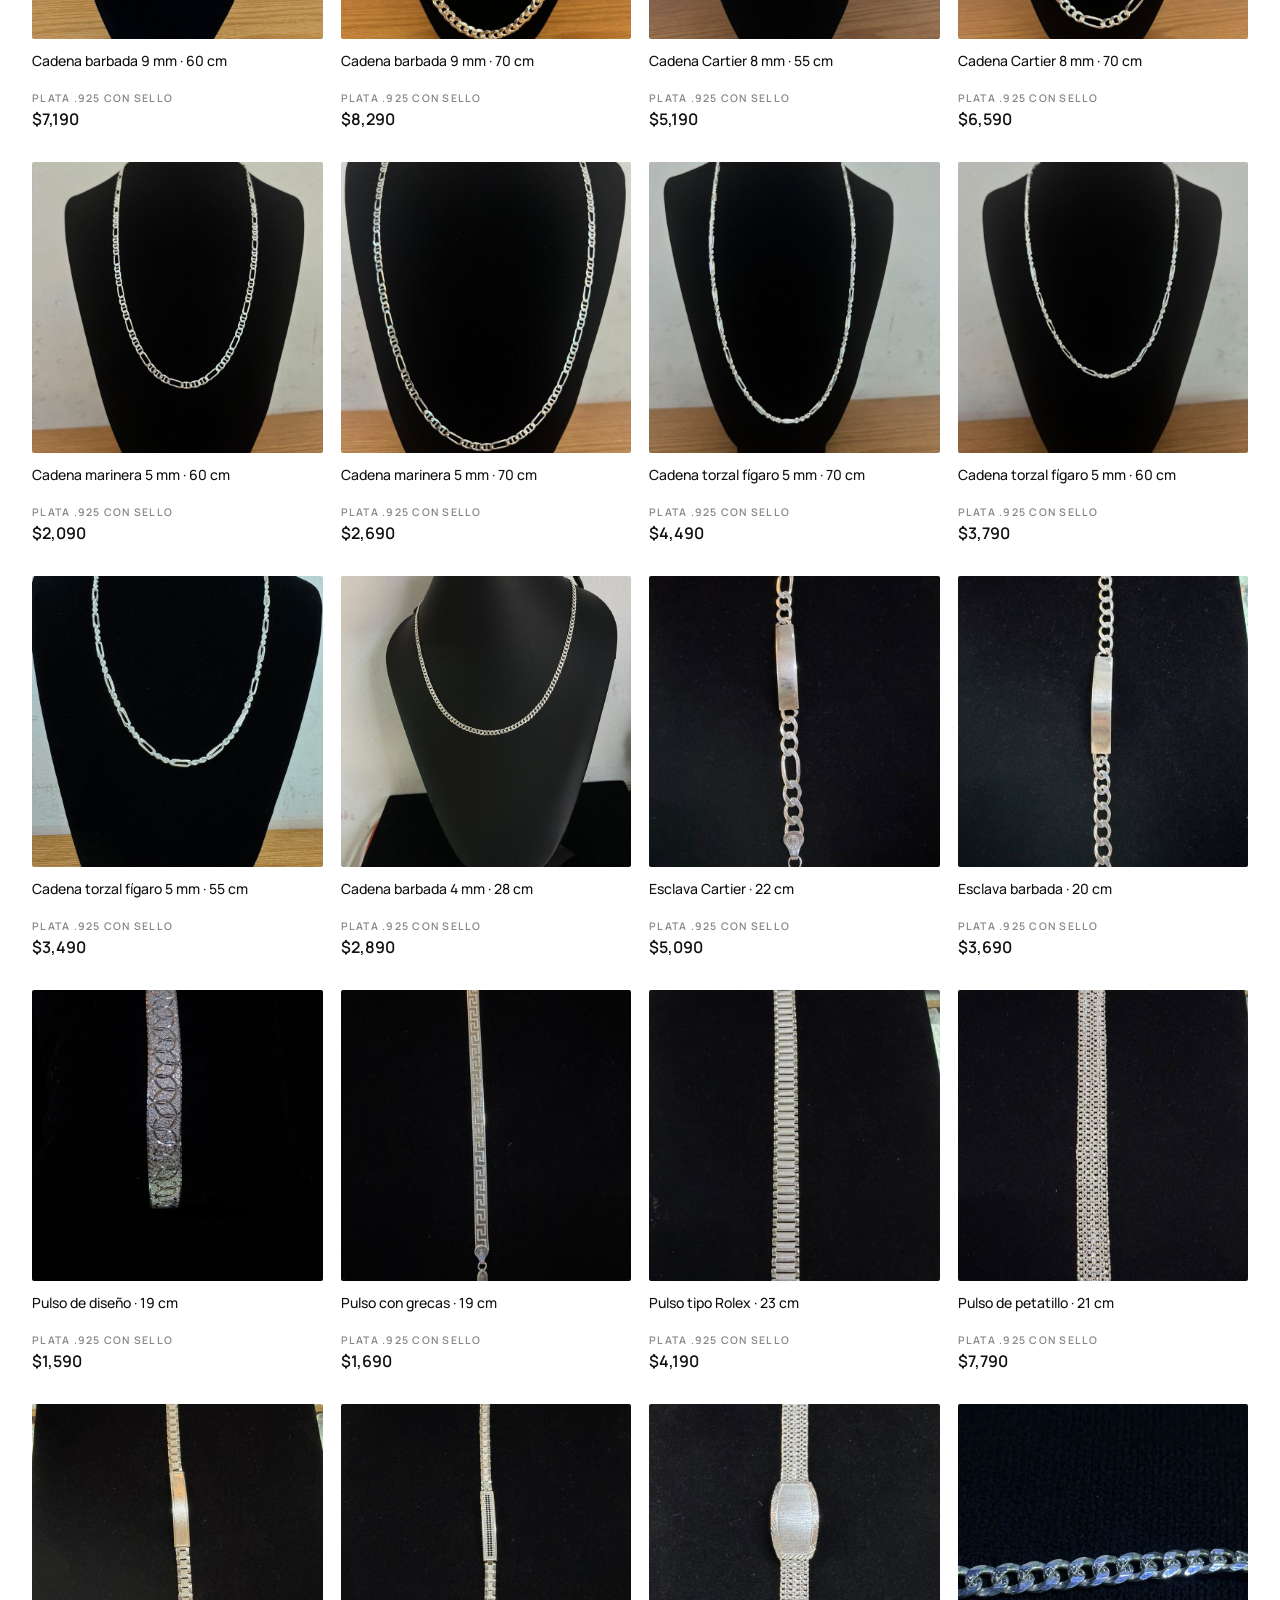
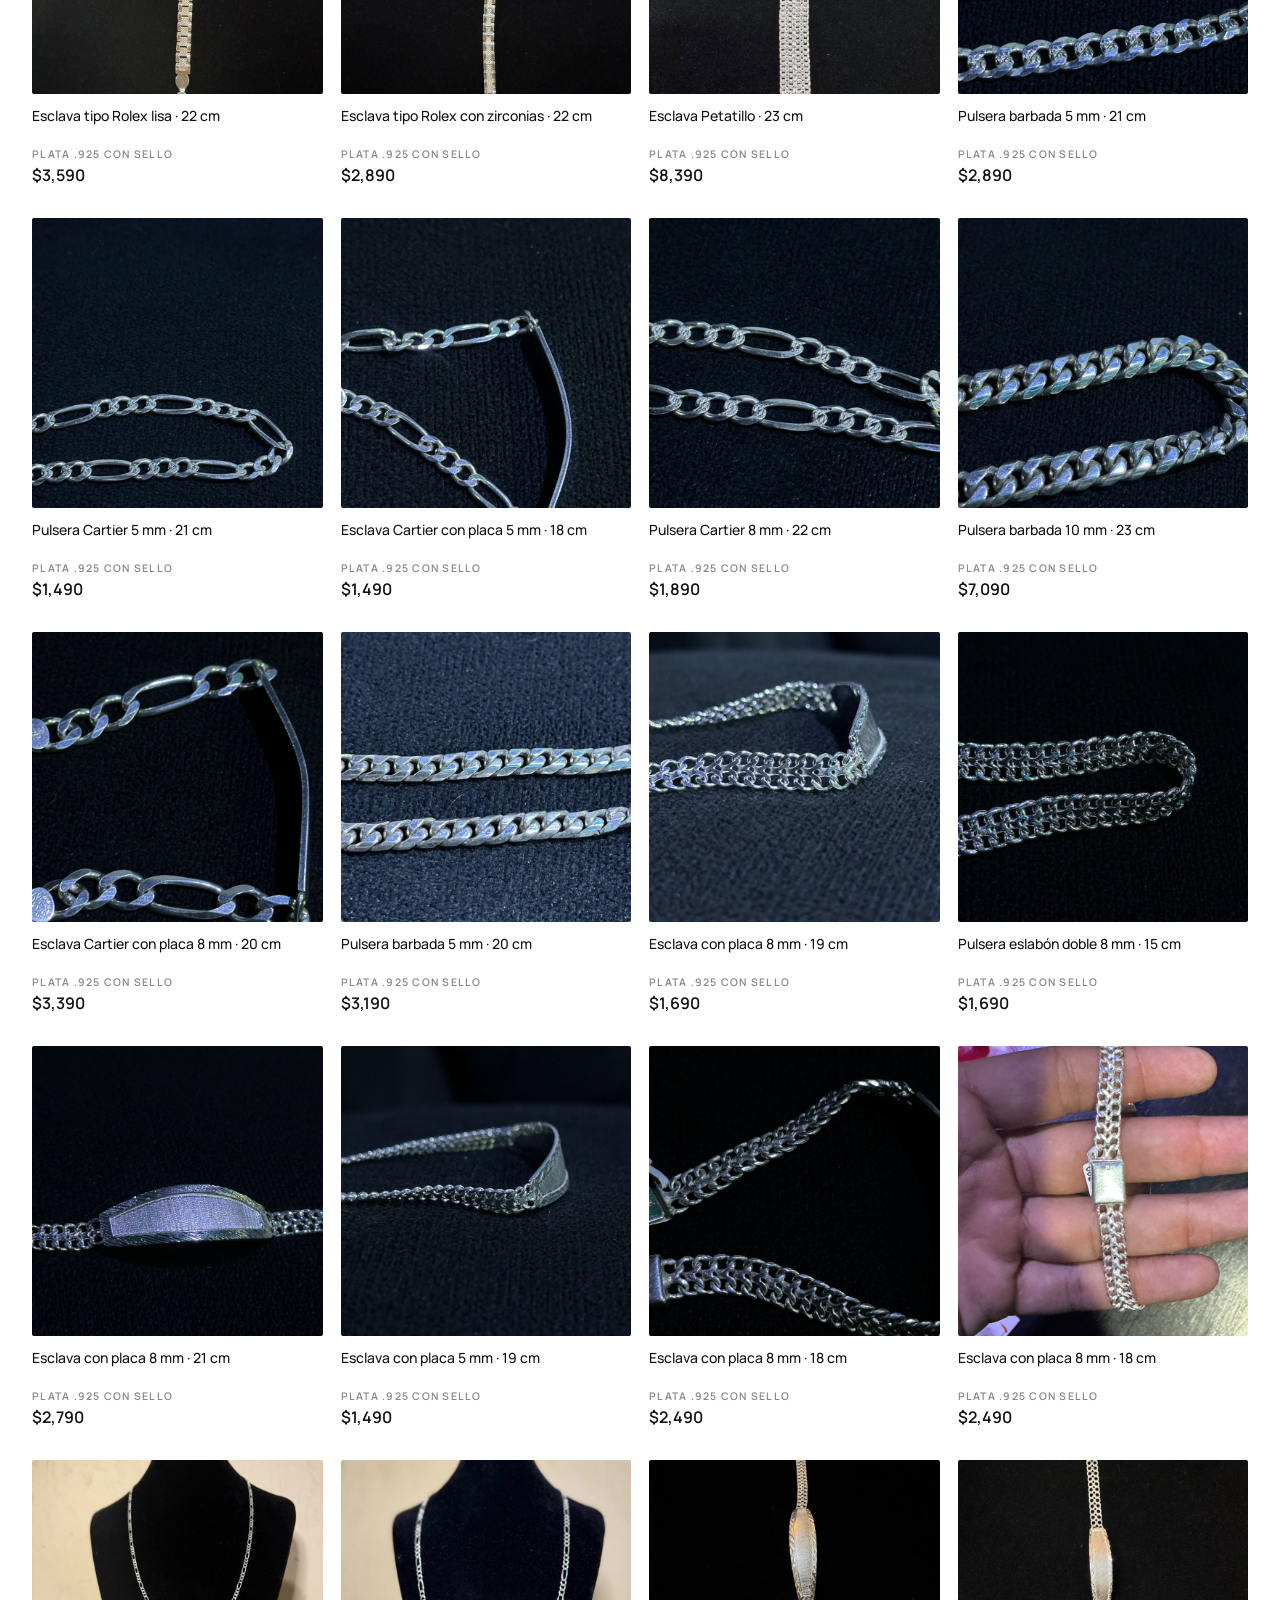
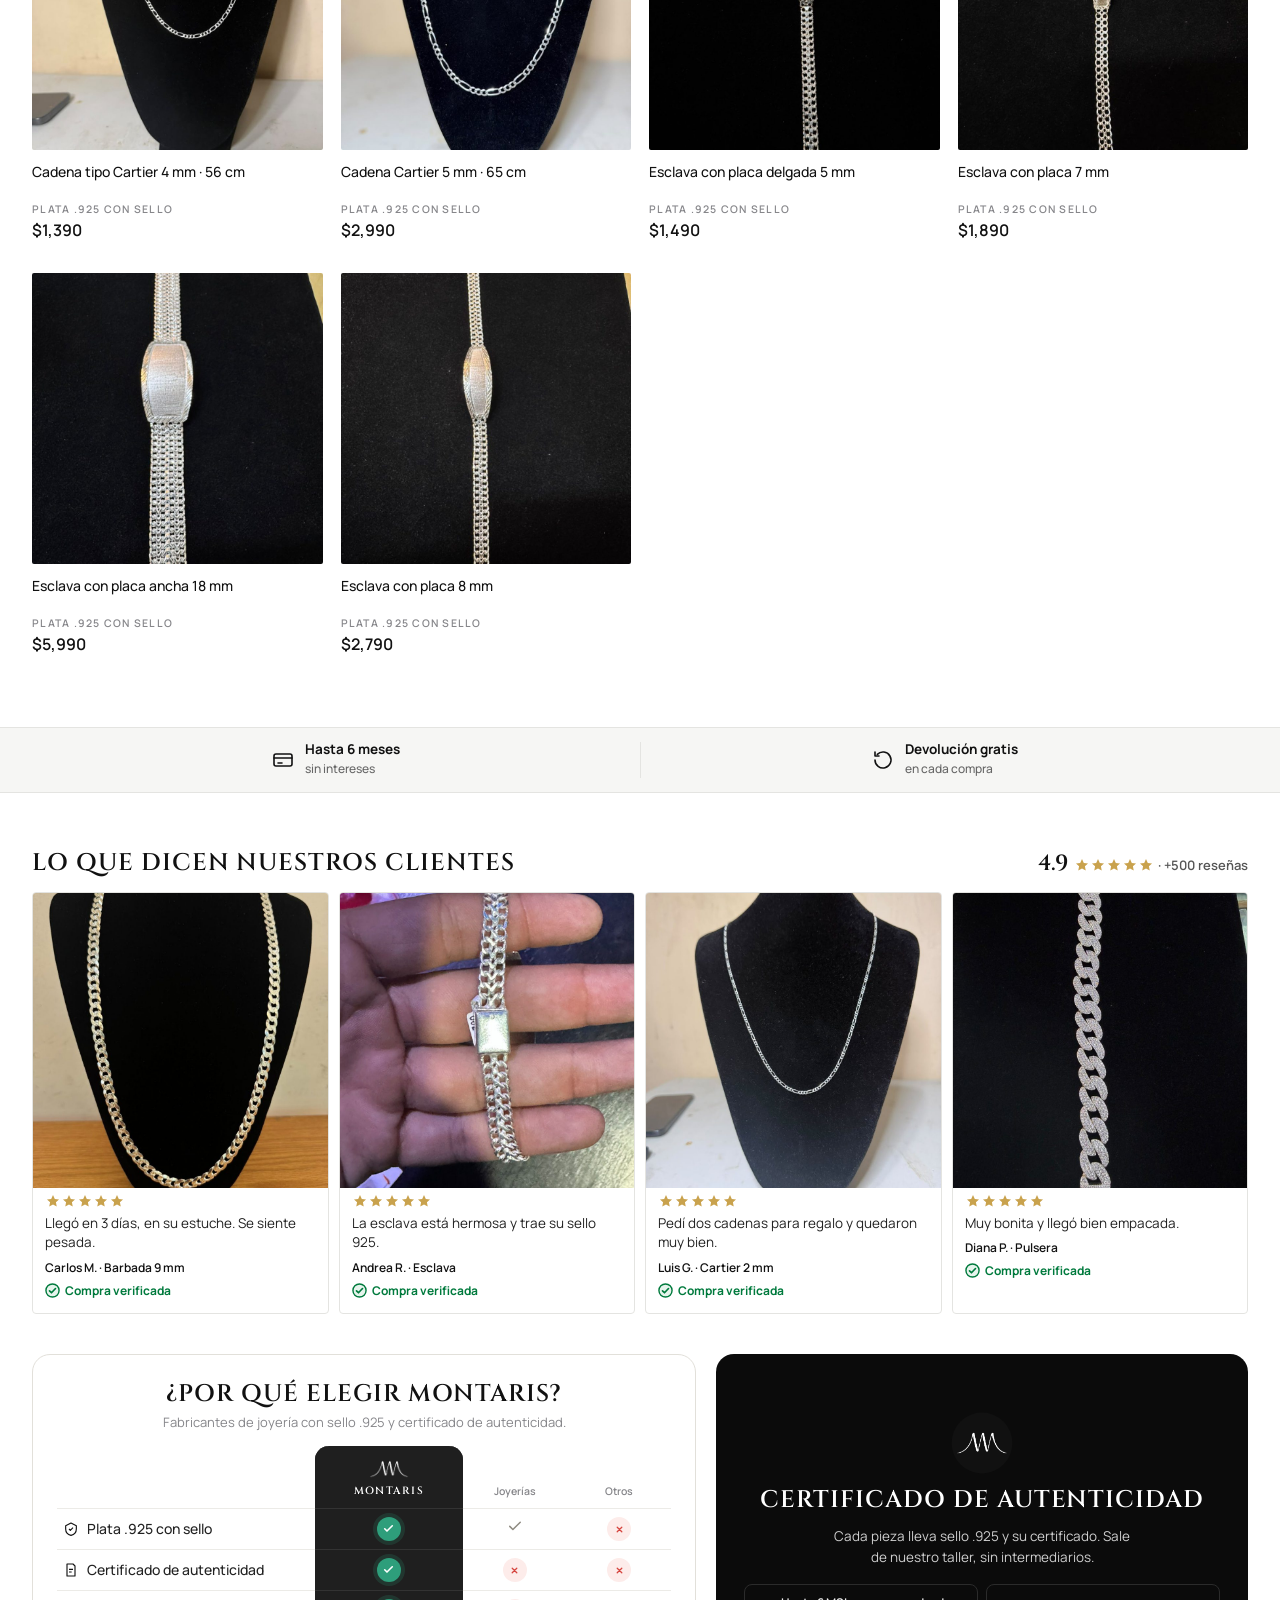
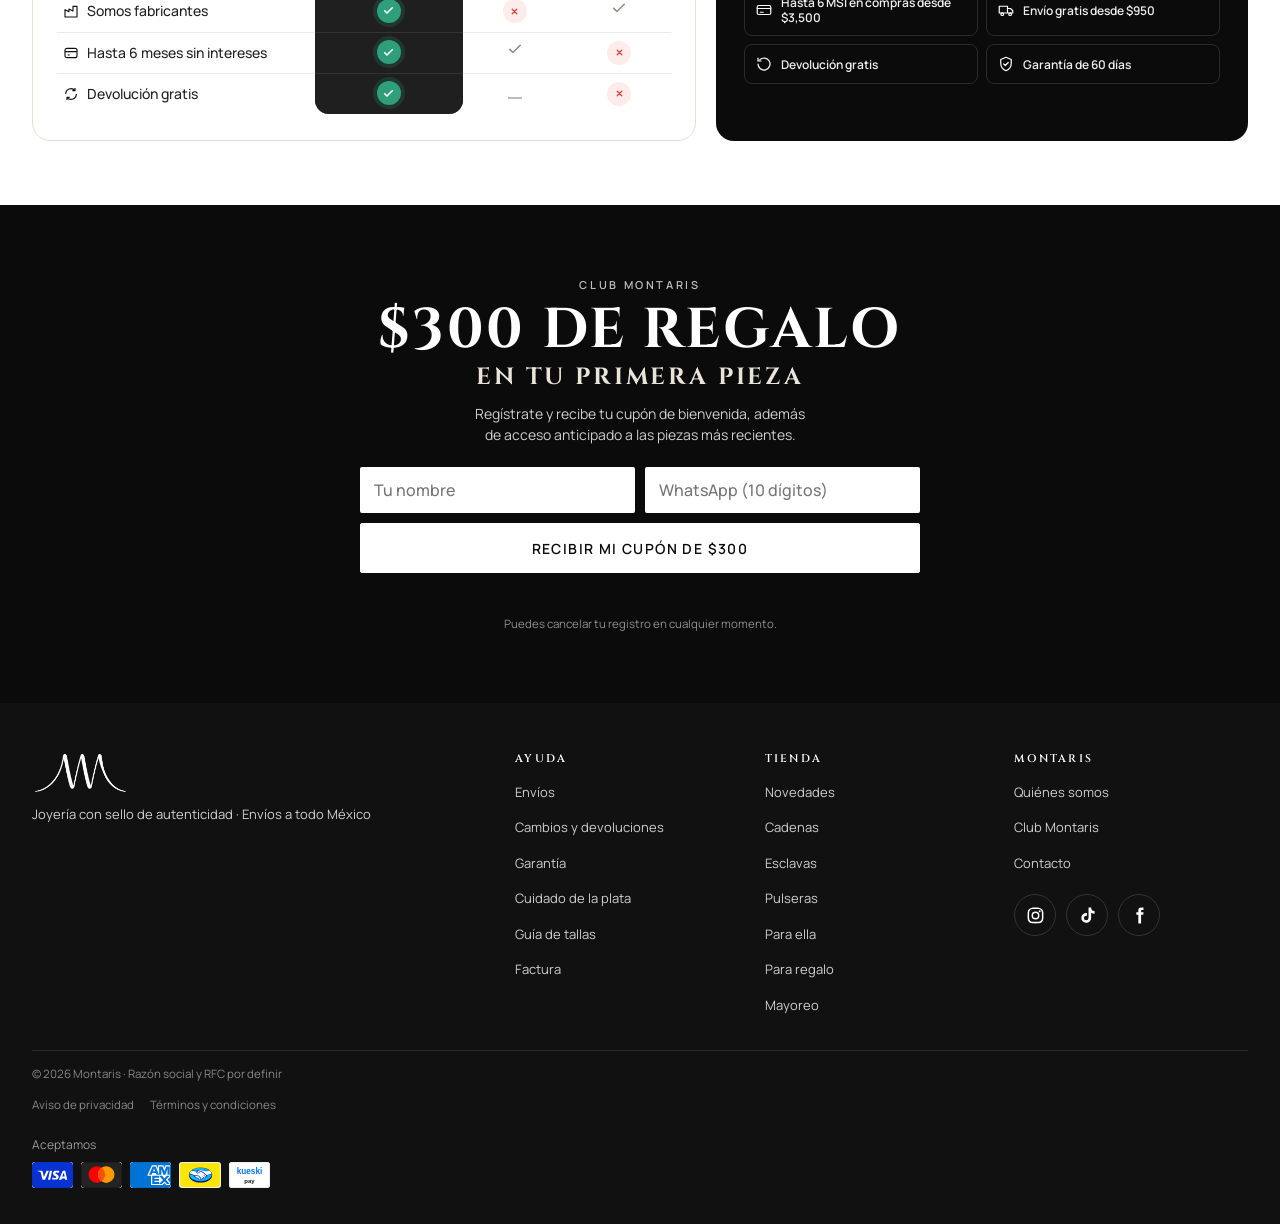
==== commit 38f2b924: "Cabeceras v13: pieza completa en todas las colecciones, Rolex abrochada, cubana nueva, marinera con " ====
--- a/coleccion.html
+++ b/coleccion.html
@@ -7,7 +7,7 @@
 <meta name="description" content="Joyería de plata .925 con sello. Cadenas, esclavas y pulseras con fotos reales de cada pieza.">
 <link rel="preconnect" href="https://fonts.googleapis.com">
 <link rel="stylesheet" href="https://fonts.googleapis.com/css2?family=Archivo:wdth,wght@112,700;125,800&family=Cinzel:wght@600;700&family=Manrope:wght@400;500;600;700;800&display=swap">
-<link rel="stylesheet" href="menu.css?v=1792885309">
+<link rel="stylesheet" href="menu.css?v=1792945811">
 <style>
 html,body{overflow-x:clip}body{touch-action:pan-y}
 
@@ -65,19 +65,23 @@
 @media (min-width:900px){.brand b{display:block}.brand img{height:29px}.row{height:68px;gap:14px}.buscar{max-width:440px;margin-left:auto}}
 
 /* banner de la colección (foto real de la pieza) */
-.cb{position:relative;height:min(62svh,560px);min-height:420px;background:#0b0b0b;color:#fff;overflow:hidden}
-.cb img{position:absolute;inset:0;width:100%;height:100%;object-fit:cover;object-position:50% 40%}
+.cb{--hh:130px;position:relative;height:calc(var(--hh) + 100vw*1120/780);background:#0b0b0b;color:#fff;overflow:hidden}
+/* v13: la foto empieza DEBAJO del encabezado fijo (--hh = alto real del #hdr, lo pone el JS) y su caja tiene la MISMA proporción que la foto
+   (cel 780x1120, escritorio 2732x1100): object-fit ya no corta la pieza en ningún ancho ni la tapa el encabezado */
+.cb.foto{height:calc(var(--hh) + min(62svh,560px) - 130px);min-height:420px}
+.cb img{position:absolute;left:0;right:0;top:var(--hh);width:100%;height:calc(100% - var(--hh));object-fit:cover;object-position:50% 40%}
 .cb::after{content:"";position:absolute;inset:0;background:linear-gradient(180deg,rgba(0,0,0,.35) 0%,transparent 18%,transparent 84%,rgba(0,0,0,.5) 100%)}
 .cb-in{position:absolute;z-index:2;left:0;right:0;bottom:0;padding-bottom:12px}
 .cb .migas{display:flex;gap:6px;font:600 12px var(--f-txt);color:#e4e2dd;margin-bottom:0;text-shadow:0 1px 6px rgba(0,0,0,.6)}
 .cb .migas a{text-decoration:underline;text-underline-offset:3px}
+@media (min-width:600px) and (max-width:899px){.cb{height:calc(var(--hh) + 100vw*1100/2732)}}
 @media (min-width:900px){
  /* v10: cabecera de esquina a esquina. Estándar de imagen: escritorio 2732x1100, celular 780x1120 */
- .cb{height:clamp(420px,40.26vw,680px)}
- .cb img{object-position:var(--pos-esc,50% 35%)}
+ .cb{height:calc(var(--hh) + min(40.26vw,760px))}
+ .cb img{object-position:var(--pos-esc,50% 50%)}
  .cb::after{background:linear-gradient(180deg,rgba(0,0,0,.28) 0%,transparent 22%,transparent 72%,rgba(0,0,0,.55) 100%),linear-gradient(90deg,rgba(0,0,0,.35) 0%,transparent 30%)}
  /* sin banner propio (foto de la pieza, cuadrada): se queda a la derecha para no deformarla */
- .cb.foto{height:min(70vh,560px)}
+ .cb.foto{height:calc(var(--hh) + min(70vh,560px) - 130px)}
  .cb.foto img{left:auto;width:56%;object-position:50% 40%}
  .cb.foto::after{background:linear-gradient(90deg,#0b0b0b 0%,#0b0b0b 44%,rgba(11,11,11,.5) 52%,rgba(11,11,11,0) 64%)}
  .cb-in{padding-bottom:22px}
@@ -369,7 +373,7 @@
 
 <main>
   <section class="cb" aria-label="Banner de la colección">
-    <picture><source id="c-src" media="(min-width:900px)"><img id="c-img" src="img/prod/48_L-07_cadena-cartier-70cm/1.jpg" alt=""></picture>
+    <picture><source id="c-src" media="(min-width:600px)"><img id="c-img" src="img/prod/48_L-07_cadena-cartier-70cm/1.jpg" alt=""></picture>
     <div class="cb-in wrap">
       <nav class="migas" aria-label="Ruta"><a href="index.html">Inicio</a><span aria-hidden="true">/</span><span id="c-miga">Colección</span></nav>
     </div>
@@ -471,9 +475,9 @@
 
 <div class="toast" id="toast" role="status"></div>
 
-<script src="catalogo.js?v=1792885309"></script>
-<script src="bolsa.js?v=1792885309"></script>
-<script src="menu.js?v=1792885309"></script>
+<script src="catalogo.js?v=1792945811"></script>
+<script src="bolsa.js?v=1792945811"></script>
+<script src="menu.js?v=1792945811"></script>
 <script>
 (function(){
 const $=s=>document.querySelector(s);
@@ -495,17 +499,17 @@
 // foto de banner por subcolección (pieza más representativa)
 // v10: cabecera por colección ('c') y por subcolección ('c/t'): img/ban/<nombre>-cel.jpg (780x1120) y -escritorio.jpg (2732x1100).
 // Solo se usan las que están en LISTOS (archivos que ya existen); las demás caen a la foto de la pieza (BANSUB / COL.ban).
-const BANCOL={hombre:'col-hombre-v10',mujer:'col-mujer-v10',novedades:'col-novedades-v10',cadenas:'col-cadenas-v12',regalos:'col-regalos-v10',
-  esclavas:'col-esclavas',pulseras:'col-pulseras',
-  'cadenas/cartier':'col-cadenas-cartier-v12','cadenas/barbada':'col-cadenas-barbada','cadenas/torzal':'col-cadenas-torzal','cadenas/marinera':'col-cadenas-marinera','cadenas/planchada':'col-cadenas-planchada-v12','cadenas/delgadas':'col-cadenas-delgadas',
-  'esclavas/placa':'col-esclavas-placa','esclavas/petatillo':'col-esclavas-petatillo','esclavas/rolex':'col-esclavas-rolex','esclavas/barbada':'col-esclavas-barbada','esclavas/cartier':'col-esclavas-cartier',
-  'pulseras/cubana':'col-pulseras-cubana-v12','pulseras/pulsos':'col-pulseras-pulsos','pulseras/diseno':'col-pulseras-diseno'};
+const BANCOL={hombre:'col-hombre-v10',mujer:'col-mujer-v13',novedades:'col-novedades-v10',cadenas:'col-cadenas-v13',regalos:'col-regalos-v10',
+  esclavas:'col-esclavas-v13',pulseras:'col-pulseras',
+  'cadenas/cartier':'col-cadenas-cartier-v13','cadenas/barbada':'col-cadenas-barbada-v13','cadenas/torzal':'col-cadenas-torzal','cadenas/marinera':'col-cadenas-marinera-v13','cadenas/planchada':'col-cadenas-planchada-v13','cadenas/delgadas':'col-cadenas-delgadas',
+  'esclavas/placa':'col-esclavas-placa','esclavas/petatillo':'col-esclavas-petatillo-v13','esclavas/rolex':'col-esclavas-rolex-v13','esclavas/barbada':'col-esclavas-barbada','esclavas/cartier':'col-esclavas-cartier-v13',
+  'pulseras/cubana':'col-pulseras-cubana-v13','pulseras/pulsos':'col-pulseras-pulsos','pulseras/diseno':'col-pulseras-diseno-v13'};
 // encuadre especial de la foto de escritorio (object-position)
-const POSCOL={'col-pulseras-pulsos':'100% 50%','col-regalos-v10':'50% 95%'};
-const LISTOS=new Set(['col-cadenas-v12','col-cadenas-cartier-v12','col-cadenas-planchada-v12','col-pulseras-cubana-v12','col-cadenas-barbada','col-cadenas-cartier','col-cadenas-delgadas','col-cadenas-marinera','col-cadenas-planchada','col-cadenas-torzal','col-cadenas-v10','col-esclavas','col-esclavas-barbada','col-esclavas-cartier','col-esclavas-petatillo','col-esclavas-placa','col-esclavas-rolex','col-hombre-v10','col-mujer-v10','col-novedades-v10','col-pulseras','col-pulseras-cubana','col-pulseras-diseno','col-pulseras-pulsos','col-regalos-v10']);
+const POSCOL={'col-cadenas-planchada-v13':'50% 0%'};
+const LISTOS=new Set(['col-mujer-v13','col-cadenas-v13','col-cadenas-cartier-v13','col-cadenas-barbada-v13','col-cadenas-marinera-v13','col-cadenas-planchada-v13','col-esclavas-v13','col-esclavas-rolex-v13','col-pulseras-cubana-v13','col-esclavas-petatillo-v13','col-pulseras-diseno-v13','col-esclavas-cartier-v13','col-cadenas-v12','col-cadenas-cartier-v12','col-cadenas-planchada-v12','col-pulseras-cubana-v12','col-cadenas-barbada','col-cadenas-cartier','col-cadenas-delgadas','col-cadenas-marinera','col-cadenas-planchada','col-cadenas-torzal','col-cadenas-v10','col-esclavas','col-esclavas-barbada','col-esclavas-cartier','col-esclavas-petatillo','col-esclavas-placa','col-esclavas-rolex','col-hombre-v10','col-mujer-v10','col-novedades-v10','col-pulseras','col-pulseras-cubana','col-pulseras-diseno','col-pulseras-pulsos','col-regalos-v10']);
 // v11: miniaturas cuadradas 600x600 (img/cat/) recortadas de las cabeceras aprobadas, para los cuadros de subcolección
 const MINI=new Set(['hombre','mujer','cadenas','esclavas','pulseras','novedades','regalos','cadenas-cartier','cadenas-barbada','cadenas-torzal','cadenas-marinera','cadenas-planchada','cadenas-delgadas','esclavas-placa','esclavas-petatillo','esclavas-rolex','esclavas-barbada','esclavas-cartier','pulseras-cubana','pulseras-pulsos','pulseras-diseno']);
-const mini=k=>{const n=esTipo?c+'-'+k:k;return MINI.has(n)?`img/cat/${n}.jpg?v=12`:''};
+const mini=k=>{const n=esTipo?c+'-'+k:k;return MINI.has(n)?`img/cat/${n}.jpg?v=13`:''};
 const BANSUB={'cadenas/cartier':48,'cadenas/barbada':50,'cadenas/torzal':52,'cadenas/marinera':46,'cadenas/planchada':53,'cadenas/delgadas':38,'esclavas/placa':1,'esclavas/petatillo':27,'esclavas/rolex':30,'esclavas/barbada':35,'esclavas/cartier':36,'pulseras/cubana':28,'pulseras/pulsos':31,'pulseras/diseno':33};
 
 const P=new URLSearchParams(location.search);
@@ -660,7 +664,7 @@
   if(modoQ||chipKeys.length<2&&!t){$('.circ').hidden=true;return}
   const ico='<span class="k"><svg viewBox="0 0 24 24"><rect x="4" y="4" width="6" height="6" rx="1"/><rect x="14" y="4" width="6" height="6" rx="1"/><rect x="4" y="14" width="6" height="6" rx="1"/><rect x="14" y="14" width="6" height="6" rx="1"/></svg></span>';
   const url=k=>`coleccion.html?c=${c}${k?'&t='+k:''}`;
-  const todo=MINI.has(c)?`<span><img src="img/cat/${c}.jpg?v=12" alt="" loading="lazy" width="96" height="96"></span>`:ico;
+  const todo=MINI.has(c)?`<span><img src="img/cat/${c}.jpg?v=13" alt="" loading="lazy" width="96" height="96"></span>`:ico;
   let h=`<a class="ci" href="${url('')}" data-t="" ${!t?'aria-current="true"':''}>${todo}<b>Todas <small>${base.length}</small></b></a>`;
   chipKeys.forEach(k=>{
     const ps=base.filter(p=>claveDe(p)===k);
@@ -670,6 +674,8 @@
   $('#circ').innerHTML=h;
 }
 function render(){pinta();encabezado();cuadros();escribeURL()}
+// v13: alto real del encabezado fijo -> la foto de la cabecera empieza debajo (solo cambia con el ancho)
+(function(){let w=0;const f=()=>{if(innerWidth===w)return;w=innerWidth;const h=document.getElementById('hdr');if(h)$('.cb').style.setProperty('--hh',Math.round(h.getBoundingClientRect().height)+'px')};f();addEventListener('resize',f);addEventListener('load',()=>{w=0;f()})})();
 function cambio(){pinta();escribeURL()}
 
 // cambiar subcolección sin recargar (los filtros de tipo se reinician)
--- a/menu.css
+++ b/menu.css
@@ -73,9 +73,9 @@
 .mn-nota{margin:0 2px 12px;font:500 13.5px/1.5 var(--mn-txt);color:var(--mn-ink2)}
 
 /* fila de confianza (pie del panel derecho) */
-.mn-conf{margin-top:auto;display:grid;gap:8px;padding:14px 14px 18px;border-top:1px solid var(--mn-line);background:#fafaf8}
-.mn-conf p{display:flex;align-items:center;gap:9px;margin:0;font:600 12.5px/1.3 var(--mn-txt);color:#2a2a2a}
-.mn-conf svg{width:17px;height:17px;flex:none;stroke:var(--mn-verde);fill:none;stroke-width:1.9;stroke-linecap:round;stroke-linejoin:round}
+.mn-conf{flex:none;display:grid;gap:5px;padding:9px 16px 10px;border-bottom:1px solid var(--mn-line);background:#fafaf8}
+.mn-conf p{display:flex;align-items:center;gap:9px;margin:0;font:600 12px/1.25 var(--mn-txt);color:#2a2a2a}
+.mn-conf svg{width:16px;height:16px;flex:none;stroke:var(--mn-verde);fill:none;stroke-width:1.9;stroke-linecap:round;stroke-linejoin:round}
 
 /* ===== Soporte = chat (se abre desde el menú) ===== */
 .mn-sr{position:absolute!important;width:1px;height:1px;overflow:hidden;clip:rect(0 0 0 0);white-space:nowrap}
